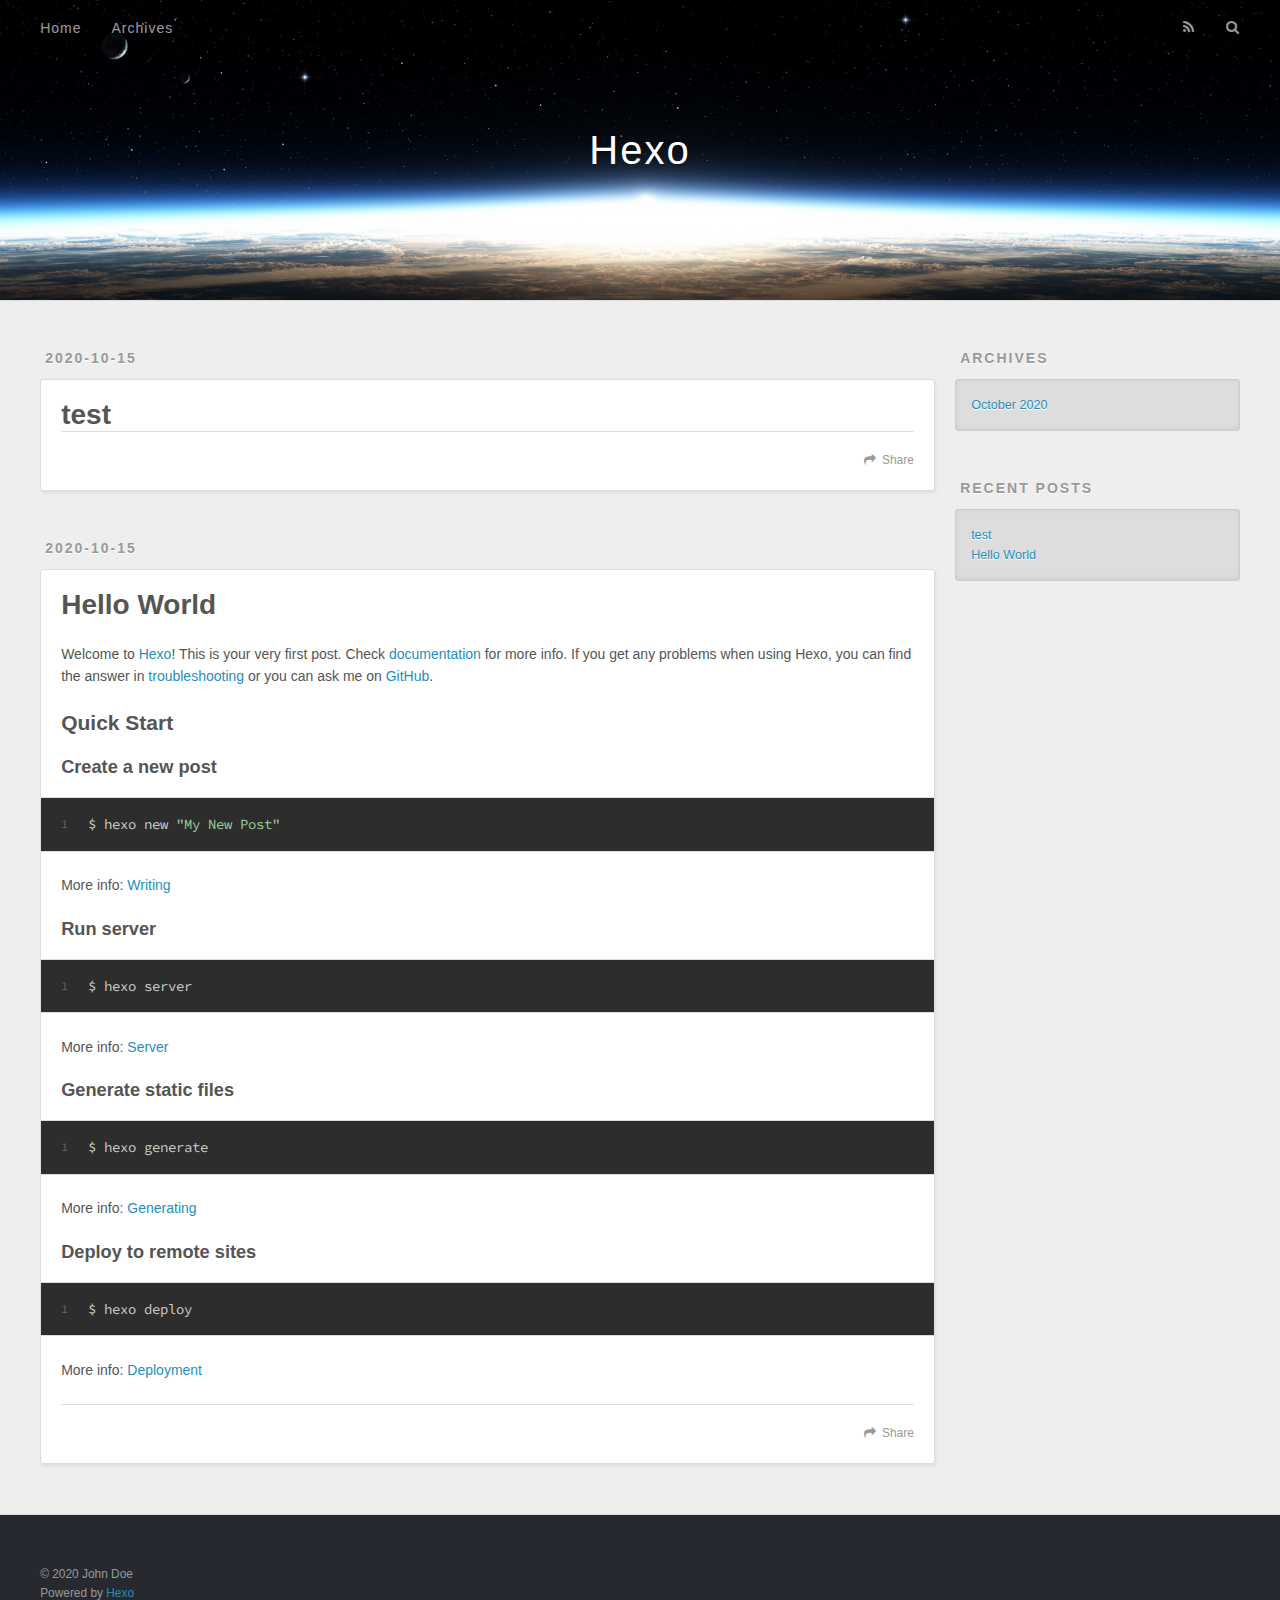
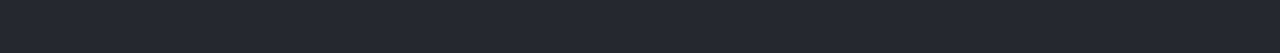
==== index.html @ f50fa756 "Site updated: 2020-10-15 15:42:54" ====
<!DOCTYPE html>
<html>
<head>
  <meta charset="utf-8">
  

  
  <title>Hexo</title>
  <meta name="viewport" content="width=device-width, initial-scale=1, maximum-scale=1">
  <meta property="og:type" content="website">
<meta property="og:title" content="Hexo">
<meta property="og:url" content="http://example.com/index.html">
<meta property="og:site_name" content="Hexo">
<meta property="og:locale" content="en_US">
<meta property="article:author" content="John Doe">
<meta name="twitter:card" content="summary">
  
    <link rel="alternate" href="/atom.xml" title="Hexo" type="application/atom+xml">
  
  
    <link rel="icon" href="/favicon.png">
  
  
    <link href="//fonts.googleapis.com/css?family=Source+Code+Pro" rel="stylesheet" type="text/css">
  
  
<link rel="stylesheet" href="/css/style.css">

<meta name="generator" content="Hexo 5.2.0"></head>

<body>
  <div id="container">
    <div id="wrap">
      <header id="header">
  <div id="banner"></div>
  <div id="header-outer" class="outer">
    <div id="header-title" class="inner">
      <h1 id="logo-wrap">
        <a href="/" id="logo">Hexo</a>
      </h1>
      
    </div>
    <div id="header-inner" class="inner">
      <nav id="main-nav">
        <a id="main-nav-toggle" class="nav-icon"></a>
        
          <a class="main-nav-link" href="/">Home</a>
        
          <a class="main-nav-link" href="/archives">Archives</a>
        
      </nav>
      <nav id="sub-nav">
        
          <a id="nav-rss-link" class="nav-icon" href="/atom.xml" title="RSS Feed"></a>
        
        <a id="nav-search-btn" class="nav-icon" title="Search"></a>
      </nav>
      <div id="search-form-wrap">
        <form action="//google.com/search" method="get" accept-charset="UTF-8" class="search-form"><input type="search" name="q" class="search-form-input" placeholder="Search"><button type="submit" class="search-form-submit">&#xF002;</button><input type="hidden" name="sitesearch" value="http://example.com"></form>
      </div>
    </div>
  </div>
</header>
      <div class="outer">
        <section id="main">
  
    <article id="post-test" class="article article-type-post" itemscope itemprop="blogPost">
  <div class="article-meta">
    <a href="/2020/10/15/test/" class="article-date">
  <time datetime="2020-10-15T07:31:25.000Z" itemprop="datePublished">2020-10-15</time>
</a>
    
  </div>
  <div class="article-inner">
    
    
      <header class="article-header">
        
  
    <h1 itemprop="name">
      <a class="article-title" href="/2020/10/15/test/">test</a>
    </h1>
  

      </header>
    
    <div class="article-entry" itemprop="articleBody">
      
        
      
    </div>
    <footer class="article-footer">
      <a data-url="http://example.com/2020/10/15/test/" data-id="ckgai9aka000090nw9vilbt08" class="article-share-link">Share</a>
      
      
    </footer>
  </div>
  
</article>


  
    <article id="post-hello-world" class="article article-type-post" itemscope itemprop="blogPost">
  <div class="article-meta">
    <a href="/2020/10/15/hello-world/" class="article-date">
  <time datetime="2020-10-15T07:27:01.727Z" itemprop="datePublished">2020-10-15</time>
</a>
    
  </div>
  <div class="article-inner">
    
    
      <header class="article-header">
        
  
    <h1 itemprop="name">
      <a class="article-title" href="/2020/10/15/hello-world/">Hello World</a>
    </h1>
  

      </header>
    
    <div class="article-entry" itemprop="articleBody">
      
        <p>Welcome to <a target="_blank" rel="noopener" href="https://hexo.io/">Hexo</a>! This is your very first post. Check <a target="_blank" rel="noopener" href="https://hexo.io/docs/">documentation</a> for more info. If you get any problems when using Hexo, you can find the answer in <a target="_blank" rel="noopener" href="https://hexo.io/docs/troubleshooting.html">troubleshooting</a> or you can ask me on <a target="_blank" rel="noopener" href="https://github.com/hexojs/hexo/issues">GitHub</a>.</p>
<h2 id="Quick-Start"><a href="#Quick-Start" class="headerlink" title="Quick Start"></a>Quick Start</h2><h3 id="Create-a-new-post"><a href="#Create-a-new-post" class="headerlink" title="Create a new post"></a>Create a new post</h3><figure class="highlight bash"><table><tr><td class="gutter"><pre><span class="line">1</span><br></pre></td><td class="code"><pre><span class="line">$ hexo new <span class="string">&quot;My New Post&quot;</span></span><br></pre></td></tr></table></figure>

<p>More info: <a target="_blank" rel="noopener" href="https://hexo.io/docs/writing.html">Writing</a></p>
<h3 id="Run-server"><a href="#Run-server" class="headerlink" title="Run server"></a>Run server</h3><figure class="highlight bash"><table><tr><td class="gutter"><pre><span class="line">1</span><br></pre></td><td class="code"><pre><span class="line">$ hexo server</span><br></pre></td></tr></table></figure>

<p>More info: <a target="_blank" rel="noopener" href="https://hexo.io/docs/server.html">Server</a></p>
<h3 id="Generate-static-files"><a href="#Generate-static-files" class="headerlink" title="Generate static files"></a>Generate static files</h3><figure class="highlight bash"><table><tr><td class="gutter"><pre><span class="line">1</span><br></pre></td><td class="code"><pre><span class="line">$ hexo generate</span><br></pre></td></tr></table></figure>

<p>More info: <a target="_blank" rel="noopener" href="https://hexo.io/docs/generating.html">Generating</a></p>
<h3 id="Deploy-to-remote-sites"><a href="#Deploy-to-remote-sites" class="headerlink" title="Deploy to remote sites"></a>Deploy to remote sites</h3><figure class="highlight bash"><table><tr><td class="gutter"><pre><span class="line">1</span><br></pre></td><td class="code"><pre><span class="line">$ hexo deploy</span><br></pre></td></tr></table></figure>

<p>More info: <a target="_blank" rel="noopener" href="https://hexo.io/docs/one-command-deployment.html">Deployment</a></p>

      
    </div>
    <footer class="article-footer">
      <a data-url="http://example.com/2020/10/15/hello-world/" data-id="ckgai9akw000190nw6ecd9qdo" class="article-share-link">Share</a>
      
      
    </footer>
  </div>
  
</article>


  


</section>
        
          <aside id="sidebar">
  
    

  
    

  
    
  
    
  <div class="widget-wrap">
    <h3 class="widget-title">Archives</h3>
    <div class="widget">
      <ul class="archive-list"><li class="archive-list-item"><a class="archive-list-link" href="/archives/2020/10/">October 2020</a></li></ul>
    </div>
  </div>


  
    
  <div class="widget-wrap">
    <h3 class="widget-title">Recent Posts</h3>
    <div class="widget">
      <ul>
        
          <li>
            <a href="/2020/10/15/test/">test</a>
          </li>
        
          <li>
            <a href="/2020/10/15/hello-world/">Hello World</a>
          </li>
        
      </ul>
    </div>
  </div>

  
</aside>
        
      </div>
      <footer id="footer">
  
  <div class="outer">
    <div id="footer-info" class="inner">
      &copy; 2020 John Doe<br>
      Powered by <a href="http://hexo.io/" target="_blank">Hexo</a>
    </div>
  </div>
</footer>
    </div>
    <nav id="mobile-nav">
  
    <a href="/" class="mobile-nav-link">Home</a>
  
    <a href="/archives" class="mobile-nav-link">Archives</a>
  
</nav>
    

<script src="//ajax.googleapis.com/ajax/libs/jquery/2.0.3/jquery.min.js"></script>


  
<link rel="stylesheet" href="/fancybox/jquery.fancybox.css">

  
<script src="/fancybox/jquery.fancybox.pack.js"></script>




<script src="/js/script.js"></script>




  </div>
</body>
</html>
---- css/style.css ----
body {
  width: 100%;
}
body:before,
body:after {
  content: "";
  display: table;
}
body:after {
  clear: both;
}
html,
body,
div,
span,
applet,
object,
iframe,
h1,
h2,
h3,
h4,
h5,
h6,
p,
blockquote,
pre,
a,
abbr,
acronym,
address,
big,
cite,
code,
del,
dfn,
em,
img,
ins,
kbd,
q,
s,
samp,
small,
strike,
strong,
sub,
sup,
tt,
var,
dl,
dt,
dd,
ol,
ul,
li,
fieldset,
form,
label,
legend,
table,
caption,
tbody,
tfoot,
thead,
tr,
th,
td {
  margin: 0;
  padding: 0;
  border: 0;
  outline: 0;
  font-weight: inherit;
  font-style: inherit;
  font-family: inherit;
  font-size: 100%;
  vertical-align: baseline;
}
body {
  line-height: 1;
  color: #000;
  background: #fff;
}
ol,
ul {
  list-style: none;
}
table {
  border-collapse: separate;
  border-spacing: 0;
  vertical-align: middle;
}
caption,
th,
td {
  text-align: left;
  font-weight: normal;
  vertical-align: middle;
}
a img {
  border: none;
}
input,
button {
  margin: 0;
  padding: 0;
}
input::-moz-focus-inner,
button::-moz-focus-inner {
  border: 0;
  padding: 0;
}
@font-face {
  font-family: FontAwesome;
  font-style: normal;
  font-weight: normal;
  src: url("fonts/fontawesome-webfont.eot?v=#4.0.3");
  src: url("fonts/fontawesome-webfont.eot?#iefix&v=#4.0.3") format("embedded-opentype"), url("fonts/fontawesome-webfont.woff?v=#4.0.3") format("woff"), url("fonts/fontawesome-webfont.ttf?v=#4.0.3") format("truetype"), url("fonts/fontawesome-webfont.svg#fontawesomeregular?v=#4.0.3") format("svg");
}
html,
body,
#container {
  height: 100%;
}
body {
  background: #eee;
  font: 14px -apple-system, BlinkMacSystemFont, "Segoe UI", "Roboto", "Oxygen", "Ubuntu", "Cantarell", "Fira Sans", "Droid Sans", "Helvetica Neue", sans-serif;
  -webkit-text-size-adjust: 100%;
}
.outer {
  max-width: 1220px;
  margin: 0 auto;
  padding: 0 20px;
}
.outer:before,
.outer:after {
  content: "";
  display: table;
}
.outer:after {
  clear: both;
}
.inner {
  display: inline;
  float: left;
  width: 98.33333333333333%;
  margin: 0 0.833333333333333%;
}
.left,
.alignleft {
  float: left;
}
.right,
.alignright {
  float: right;
}
.clear {
  clear: both;
}
#container {
  position: relative;
}
.mobile-nav-on {
  overflow: hidden;
}
#wrap {
  height: 100%;
  width: 100%;
  position: absolute;
  top: 0;
  left: 0;
  -webkit-transition: 0.2s ease-out;
  -moz-transition: 0.2s ease-out;
  -ms-transition: 0.2s ease-out;
  transition: 0.2s ease-out;
  z-index: 1;
  background: #eee;
}
.mobile-nav-on #wrap {
  left: 280px;
}
@media screen and (min-width: 768px) {
  #main {
    display: inline;
    float: left;
    width: 73.33333333333333%;
    margin: 0 0.833333333333333%;
  }
}
.article-date,
.article-category-link,
.archive-year,
.widget-title {
  text-decoration: none;
  text-transform: uppercase;
  letter-spacing: 2px;
  color: #999;
  margin-bottom: 1em;
  margin-left: 5px;
  line-height: 1em;
  text-shadow: 0 1px #fff;
  font-weight: bold;
}
.article-inner,
.archive-article-inner {
  background: #fff;
  -webkit-box-shadow: 1px 2px 3px #ddd;
  box-shadow: 1px 2px 3px #ddd;
  border: 1px solid #ddd;
  border-radius: 3px;
}
.article-entry h1,
.widget h1 {
  font-size: 2em;
}
.article-entry h2,
.widget h2 {
  font-size: 1.5em;
}
.article-entry h3,
.widget h3 {
  font-size: 1.3em;
}
.article-entry h4,
.widget h4 {
  font-size: 1.2em;
}
.article-entry h5,
.widget h5 {
  font-size: 1em;
}
.article-entry h6,
.widget h6 {
  font-size: 1em;
  color: #999;
}
.article-entry hr,
.widget hr {
  border: 1px dashed #ddd;
}
.article-entry strong,
.widget strong {
  font-weight: bold;
}
.article-entry em,
.widget em,
.article-entry cite,
.widget cite {
  font-style: italic;
}
.article-entry sup,
.widget sup,
.article-entry sub,
.widget sub {
  font-size: 0.75em;
  line-height: 0;
  position: relative;
  vertical-align: baseline;
}
.article-entry sup,
.widget sup {
  top: -0.5em;
}
.article-entry sub,
.widget sub {
  bottom: -0.2em;
}
.article-entry small,
.widget small {
  font-size: 0.85em;
}
.article-entry acronym,
.widget acronym,
.article-entry abbr,
.widget abbr {
  border-bottom: 1px dotted;
}
.article-entry ul,
.widget ul,
.article-entry ol,
.widget ol,
.article-entry dl,
.widget dl {
  margin: 0 20px;
  line-height: 1.6em;
}
.article-entry ul ul,
.widget ul ul,
.article-entry ol ul,
.widget ol ul,
.article-entry ul ol,
.widget ul ol,
.article-entry ol ol,
.widget ol ol {
  margin-top: 0;
  margin-bottom: 0;
}
.article-entry ul,
.widget ul {
  list-style: disc;
}
.article-entry ol,
.widget ol {
  list-style: decimal;
}
.article-entry dt,
.widget dt {
  font-weight: bold;
}
#header {
  height: 300px;
  position: relative;
  border-bottom: 1px solid #ddd;
}
#header:before,
#header:after {
  content: "";
  position: absolute;
  left: 0;
  right: 0;
  height: 40px;
}
#header:before {
  top: 0;
  background: -webkit-linear-gradient(rgba(0,0,0,0.2), transparent);
  background: -moz-linear-gradient(rgba(0,0,0,0.2), transparent);
  background: -ms-linear-gradient(rgba(0,0,0,0.2), transparent);
  background: linear-gradient(rgba(0,0,0,0.2), transparent);
}
#header:after {
  bottom: 0;
  background: -webkit-linear-gradient(transparent, rgba(0,0,0,0.2));
  background: -moz-linear-gradient(transparent, rgba(0,0,0,0.2));
  background: -ms-linear-gradient(transparent, rgba(0,0,0,0.2));
  background: linear-gradient(transparent, rgba(0,0,0,0.2));
}
#header-outer {
  height: 100%;
  position: relative;
}
#header-inner {
  position: relative;
  overflow: hidden;
}
#banner {
  position: absolute;
  top: 0;
  left: 0;
  width: 100%;
  height: 100%;
  background: url("images/banner.jpg") center #000;
  -webkit-background-size: cover;
  -moz-background-size: cover;
  background-size: cover;
  z-index: -1;
}
#header-title {
  text-align: center;
  height: 40px;
  position: absolute;
  top: 50%;
  left: 0;
  margin-top: -20px;
}
#logo,
#subtitle {
  text-decoration: none;
  color: #fff;
  font-weight: 300;
  text-shadow: 0 1px 4px rgba(0,0,0,0.3);
}
#logo {
  font-size: 40px;
  line-height: 40px;
  letter-spacing: 2px;
}
#subtitle {
  font-size: 16px;
  line-height: 16px;
  letter-spacing: 1px;
}
#subtitle-wrap {
  margin-top: 16px;
}
#main-nav {
  float: left;
  margin-left: -15px;
}
.nav-icon,
.main-nav-link {
  float: left;
  color: #fff;
  opacity: 0.6;
  text-decoration: none;
  text-shadow: 0 1px rgba(0,0,0,0.2);
  -webkit-transition: opacity 0.2s;
  -moz-transition: opacity 0.2s;
  -ms-transition: opacity 0.2s;
  transition: opacity 0.2s;
  display: block;
  padding: 20px 15px;
}
.nav-icon:hover,
.main-nav-link:hover {
  opacity: 1;
}
.nav-icon {
  font-family: FontAwesome;
  text-align: center;
  font-size: 14px;
  width: 14px;
  height: 14px;
  padding: 20px 15px;
  position: relative;
  cursor: pointer;
}
.main-nav-link {
  font-weight: 300;
  letter-spacing: 1px;
}
@media screen and (max-width: 479px) {
  .main-nav-link {
    display: none;
  }
}
#main-nav-toggle {
  display: none;
}
#main-nav-toggle:before {
  content: "\f0c9";
}
@media screen and (max-width: 479px) {
  #main-nav-toggle {
    display: block;
  }
}
#sub-nav {
  float: right;
  margin-right: -15px;
}
#nav-rss-link:before {
  content: "\f09e";
}
#nav-search-btn:before {
  content: "\f002";
}
#search-form-wrap {
  position: absolute;
  top: 15px;
  width: 150px;
  height: 30px;
  right: -150px;
  opacity: 0;
  -webkit-transition: 0.2s ease-out;
  -moz-transition: 0.2s ease-out;
  -ms-transition: 0.2s ease-out;
  transition: 0.2s ease-out;
}
#search-form-wrap.on {
  opacity: 1;
  right: 0;
}
@media screen and (max-width: 479px) {
  #search-form-wrap {
    width: 100%;
    right: -100%;
  }
}
.search-form {
  position: absolute;
  top: 0;
  left: 0;
  right: 0;
  background: #fff;
  padding: 5px 15px;
  border-radius: 15px;
  -webkit-box-shadow: 0 0 10px rgba(0,0,0,0.3);
  box-shadow: 0 0 10px rgba(0,0,0,0.3);
}
.search-form-input {
  border: none;
  background: none;
  color: #555;
  width: 100%;
  font: 13px -apple-system, BlinkMacSystemFont, "Segoe UI", "Roboto", "Oxygen", "Ubuntu", "Cantarell", "Fira Sans", "Droid Sans", "Helvetica Neue", sans-serif;
  outline: none;
}
.search-form-input::-webkit-search-results-decoration,
.search-form-input::-webkit-search-cancel-button {
  -webkit-appearance: none;
}
.search-form-submit {
  position: absolute;
  top: 50%;
  right: 10px;
  margin-top: -7px;
  font: 13px FontAwesome;
  border: none;
  background: none;
  color: #bbb;
  cursor: pointer;
}
.search-form-submit:hover,
.search-form-submit:focus {
  color: #777;
}
.article {
  margin: 50px 0;
}
.article-inner {
  overflow: hidden;
}
.article-meta:before,
.article-meta:after {
  content: "";
  display: table;
}
.article-meta:after {
  clear: both;
}
.article-date {
  float: left;
}
.article-category {
  float: left;
  line-height: 1em;
  color: #ccc;
  text-shadow: 0 1px #fff;
  margin-left: 8px;
}
.article-category:before {
  content: "\2022";
}
.article-category-link {
  margin: 0 12px 1em;
}
.article-header {
  padding: 20px 20px 0;
}
.article-title {
  text-decoration: none;
  font-size: 2em;
  font-weight: bold;
  color: #555;
  line-height: 1.1em;
  -webkit-transition: color 0.2s;
  -moz-transition: color 0.2s;
  -ms-transition: color 0.2s;
  transition: color 0.2s;
}
a.article-title:hover {
  color: #258fb8;
}
.article-entry {
  color: #555;
  padding: 0 20px;
}
.article-entry:before,
.article-entry:after {
  content: "";
  display: table;
}
.article-entry:after {
  clear: both;
}
.article-entry p,
.article-entry table {
  line-height: 1.6em;
  margin: 1.6em 0;
}
.article-entry h1,
.article-entry h2,
.article-entry h3,
.article-entry h4,
.article-entry h5,
.article-entry h6 {
  font-weight: bold;
}
.article-entry h1,
.article-entry h2,
.article-entry h3,
.article-entry h4,
.article-entry h5,
.article-entry h6 {
  line-height: 1.1em;
  margin: 1.1em 0;
}
.article-entry a {
  color: #258fb8;
  text-decoration: none;
}
.article-entry a:hover {
  text-decoration: underline;
}
.article-entry ul,
.article-entry ol,
.article-entry dl {
  margin-top: 1.6em;
  margin-bottom: 1.6em;
}
.article-entry img,
.article-entry video {
  max-width: 100%;
  height: auto;
  display: block;
  margin: auto;
}
.article-entry iframe {
  border: none;
}
.article-entry table {
  width: 100%;
  border-collapse: collapse;
  border-spacing: 0;
}
.article-entry th {
  font-weight: bold;
  border-bottom: 3px solid #ddd;
  padding-bottom: 0.5em;
}
.article-entry td {
  border-bottom: 1px solid #ddd;
  padding: 10px 0;
}
.article-entry blockquote {
  font-family: Georgia, "Times New Roman", serif;
  font-size: 1.4em;
  margin: 1.6em 20px;
  text-align: center;
}
.article-entry blockquote footer {
  font-size: 14px;
  margin: 1.6em 0;
  font-family: -apple-system, BlinkMacSystemFont, "Segoe UI", "Roboto", "Oxygen", "Ubuntu", "Cantarell", "Fira Sans", "Droid Sans", "Helvetica Neue", sans-serif;
}
.article-entry blockquote footer cite:before {
  content: "—";
  padding: 0 0.5em;
}
.article-entry .pullquote {
  text-align: left;
  width: 45%;
  margin: 0;
}
.article-entry .pullquote.left {
  margin-left: 0.5em;
  margin-right: 1em;
}
.article-entry .pullquote.right {
  margin-right: 0.5em;
  margin-left: 1em;
}
.article-entry .caption {
  color: #999;
  display: block;
  font-size: 0.9em;
  margin-top: 0.5em;
  position: relative;
  text-align: center;
}
.article-entry .video-container {
  position: relative;
  padding-top: 56.25%;
  height: 0;
  overflow: hidden;
}
.article-entry .video-container iframe,
.article-entry .video-container object,
.article-entry .video-container embed {
  position: absolute;
  top: 0;
  left: 0;
  width: 100%;
  height: 100%;
  margin-top: 0;
}
.article-more-link a {
  display: inline-block;
  line-height: 1em;
  padding: 6px 15px;
  border-radius: 15px;
  background: #eee;
  color: #999;
  text-shadow: 0 1px #fff;
  text-decoration: none;
}
.article-more-link a:hover {
  background: #258fb8;
  color: #fff;
  text-decoration: none;
  text-shadow: 0 1px #1e7293;
}
.article-footer {
  font-size: 0.85em;
  line-height: 1.6em;
  border-top: 1px solid #ddd;
  padding-top: 1.6em;
  margin: 0 20px 20px;
}
.article-footer:before,
.article-footer:after {
  content: "";
  display: table;
}
.article-footer:after {
  clear: both;
}
.article-footer a {
  color: #999;
  text-decoration: none;
}
.article-footer a:hover {
  color: #555;
}
.article-tag-list-item {
  float: left;
  margin-right: 10px;
}
.article-tag-list-link:before {
  content: "#";
}
.article-comment-link {
  float: right;
}
.article-comment-link:before {
  content: "\f075";
  font-family: FontAwesome;
  padding-right: 8px;
}
.article-share-link {
  cursor: pointer;
  float: right;
  margin-left: 20px;
}
.article-share-link:before {
  content: "\f064";
  font-family: FontAwesome;
  padding-right: 6px;
}
#article-nav {
  position: relative;
}
#article-nav:before,
#article-nav:after {
  content: "";
  display: table;
}
#article-nav:after {
  clear: both;
}
@media screen and (min-width: 768px) {
  #article-nav {
    margin: 50px 0;
  }
  #article-nav:before {
    width: 8px;
    height: 8px;
    position: absolute;
    top: 50%;
    left: 50%;
    margin-top: -4px;
    margin-left: -4px;
    content: "";
    border-radius: 50%;
    background: #ddd;
    -webkit-box-shadow: 0 1px 2px #fff;
    box-shadow: 0 1px 2px #fff;
  }
}
.article-nav-link-wrap {
  text-decoration: none;
  text-shadow: 0 1px #fff;
  color: #999;
  -webkit-box-sizing: border-box;
  -moz-box-sizing: border-box;
  box-sizing: border-box;
  margin-top: 50px;
  text-align: center;
  display: block;
}
.article-nav-link-wrap:hover {
  color: #555;
}
@media screen and (min-width: 768px) {
  .article-nav-link-wrap {
    width: 50%;
    margin-top: 0;
  }
}
@media screen and (min-width: 768px) {
  #article-nav-newer {
    float: left;
    text-align: right;
    padding-right: 20px;
  }
}
@media screen and (min-width: 768px) {
  #article-nav-older {
    float: right;
    text-align: left;
    padding-left: 20px;
  }
}
.article-nav-caption {
  text-transform: uppercase;
  letter-spacing: 2px;
  color: #ddd;
  line-height: 1em;
  font-weight: bold;
}
#article-nav-newer .article-nav-caption {
  margin-right: -2px;
}
.article-nav-title {
  font-size: 0.85em;
  line-height: 1.6em;
  margin-top: 0.5em;
}
.article-share-box {
  position: absolute;
  display: none;
  background: #fff;
  -webkit-box-shadow: 1px 2px 10px rgba(0,0,0,0.2);
  box-shadow: 1px 2px 10px rgba(0,0,0,0.2);
  border-radius: 3px;
  margin-left: -145px;
  overflow: hidden;
  z-index: 1;
}
.article-share-box.on {
  display: block;
}
.article-share-input {
  width: 100%;
  background: none;
  -webkit-box-sizing: border-box;
  -moz-box-sizing: border-box;
  box-sizing: border-box;
  font: 14px -apple-system, BlinkMacSystemFont, "Segoe UI", "Roboto", "Oxygen", "Ubuntu", "Cantarell", "Fira Sans", "Droid Sans", "Helvetica Neue", sans-serif;
  padding: 0 15px;
  color: #555;
  outline: none;
  border: 1px solid #ddd;
  border-radius: 3px 3px 0 0;
  height: 36px;
  line-height: 36px;
}
.article-share-links {
  background: #eee;
}
.article-share-links:before,
.article-share-links:after {
  content: "";
  display: table;
}
.article-share-links:after {
  clear: both;
}
.article-share-twitter,
.article-share-facebook,
.article-share-pinterest,
.article-share-google {
  width: 50px;
  height: 36px;
  display: block;
  float: left;
  position: relative;
  color: #999;
  text-shadow: 0 1px #fff;
}
.article-share-twitter:before,
.article-share-facebook:before,
.article-share-pinterest:before,
.article-share-google:before {
  font-size: 20px;
  font-family: FontAwesome;
  width: 20px;
  height: 20px;
  position: absolute;
  top: 50%;
  left: 50%;
  margin-top: -10px;
  margin-left: -10px;
  text-align: center;
}
.article-share-twitter:hover,
.article-share-facebook:hover,
.article-share-pinterest:hover,
.article-share-google:hover {
  color: #fff;
}
.article-share-twitter:before {
  content: "\f099";
}
.article-share-twitter:hover {
  background: #00aced;
  text-shadow: 0 1px #008abe;
}
.article-share-facebook:before {
  content: "\f09a";
}
.article-share-facebook:hover {
  background: #3b5998;
  text-shadow: 0 1px #2f477a;
}
.article-share-pinterest:before {
  content: "\f0d2";
}
.article-share-pinterest:hover {
  background: #cb2027;
  text-shadow: 0 1px #a21a1f;
}
.article-share-google:before {
  content: "\f0d5";
}
.article-share-google:hover {
  background: #dd4b39;
  text-shadow: 0 1px #be3221;
}
.article-gallery {
  background: #000;
  position: relative;
}
.article-gallery-photos {
  position: relative;
  overflow: hidden;
}
.article-gallery-img {
  display: none;
  max-width: 100%;
}
.article-gallery-img:first-child {
  display: block;
}
.article-gallery-img.loaded {
  position: absolute;
  display: block;
}
.article-gallery-img img {
  display: block;
  max-width: 100%;
  margin: 0 auto;
}
#comments {
  background: #fff;
  -webkit-box-shadow: 1px 2px 3px #ddd;
  box-shadow: 1px 2px 3px #ddd;
  padding: 20px;
  border: 1px solid #ddd;
  border-radius: 3px;
  margin: 50px 0;
}
#comments a {
  color: #258fb8;
}
.archives-wrap {
  margin: 50px 0;
}
.archives:before,
.archives:after {
  content: "";
  display: table;
}
.archives:after {
  clear: both;
}
.archive-year-wrap {
  margin-bottom: 1em;
}
.archives {
  -webkit-column-gap: 10px;
  -moz-column-gap: 10px;
  column-gap: 10px;
}
@media screen and (min-width: 480px) and (max-width: 767px) {
  .archives {
    -webkit-column-count: 2;
    -moz-column-count: 2;
    column-count: 2;
  }
}
@media screen and (min-width: 768px) {
  .archives {
    -webkit-column-count: 3;
    -moz-column-count: 3;
    column-count: 3;
  }
}
.archive-article {
  -webkit-column-break-inside: avoid;
  page-break-inside: avoid;
  overflow: hidden;
  break-inside: avoid-column;
}
.archive-article-inner {
  padding: 10px;
  margin-bottom: 15px;
}
.archive-article-title {
  text-decoration: none;
  font-weight: bold;
  color: #555;
  -webkit-transition: color 0.2s;
  -moz-transition: color 0.2s;
  -ms-transition: color 0.2s;
  transition: color 0.2s;
  line-height: 1.6em;
}
.archive-article-title:hover {
  color: #258fb8;
}
.archive-article-footer {
  margin-top: 1em;
}
.archive-article-date {
  color: #999;
  text-decoration: none;
  font-size: 0.85em;
  line-height: 1em;
  margin-bottom: 0.5em;
  display: block;
}
#page-nav {
  margin: 50px auto;
  background: #fff;
  -webkit-box-shadow: 1px 2px 3px #ddd;
  box-shadow: 1px 2px 3px #ddd;
  border: 1px solid #ddd;
  border-radius: 3px;
  text-align: center;
  color: #999;
  overflow: hidden;
}
#page-nav:before,
#page-nav:after {
  content: "";
  display: table;
}
#page-nav:after {
  clear: both;
}
#page-nav a,
#page-nav span {
  padding: 10px 20px;
  line-height: 1;
  height: 2ex;
}
#page-nav a {
  color: #999;
  text-decoration: none;
}
#page-nav a:hover {
  background: #999;
  color: #fff;
}
#page-nav .prev {
  float: left;
}
#page-nav .next {
  float: right;
}
#page-nav .page-number {
  display: inline-block;
}
@media screen and (max-width: 479px) {
  #page-nav .page-number {
    display: none;
  }
}
#page-nav .current {
  color: #555;
  font-weight: bold;
}
#page-nav .space {
  color: #ddd;
}
#footer {
  background: #262a30;
  padding: 50px 0;
  border-top: 1px solid #ddd;
  color: #999;
}
#footer a {
  color: #258fb8;
  text-decoration: none;
}
#footer a:hover {
  text-decoration: underline;
}
#footer-info {
  line-height: 1.6em;
  font-size: 0.85em;
}
.article-entry pre,
.article-entry .highlight {
  background: #2d2d2d;
  margin: 0 -20px;
  padding: 15px 20px;
  border-style: solid;
  border-color: #ddd;
  border-width: 1px 0;
  overflow: auto;
  color: #ccc;
  line-height: 22.400000000000002px;
}
.article-entry .highlight .gutter pre,
.article-entry .gist .gist-file .gist-data .line-numbers {
  color: #666;
  font-size: 0.85em;
}
.article-entry pre,
.article-entry code {
  font-family: "Source Code Pro", Consolas, Monaco, Menlo, Consolas, monospace;
}
.article-entry code {
  background: #eee;
  text-shadow: 0 1px #fff;
  padding: 0 0.3em;
}
.article-entry pre code {
  background: none;
  text-shadow: none;
  padding: 0;
}
.article-entry .highlight pre {
  border: none;
  margin: 0;
  padding: 0;
}
.article-entry .highlight table {
  margin: 0;
  width: auto;
}
.article-entry .highlight td {
  border: none;
  padding: 0;
}
.article-entry .highlight figcaption {
  font-size: 0.85em;
  color: #999;
  line-height: 1em;
  margin-bottom: 1em;
}
.article-entry .highlight figcaption:before,
.article-entry .highlight figcaption:after {
  content: "";
  display: table;
}
.article-entry .highlight figcaption:after {
  clear: both;
}
.article-entry .highlight figcaption a {
  float: right;
}
.article-entry .highlight .gutter pre {
  text-align: right;
  padding-right: 20px;
}
.article-entry .highlight .line {
  height: 22.400000000000002px;
}
.article-entry .highlight .line.marked {
  background: #515151;
}
.article-entry .gist {
  margin: 0 -20px;
  border-style: solid;
  border-color: #ddd;
  border-width: 1px 0;
  background: #2d2d2d;
  padding: 15px 20px 15px 0;
}
.article-entry .gist .gist-file {
  border: none;
  font-family: "Source Code Pro", Consolas, Monaco, Menlo, Consolas, monospace;
  margin: 0;
}
.article-entry .gist .gist-file .gist-data {
  background: none;
  border: none;
}
.article-entry .gist .gist-file .gist-data .line-numbers {
  background: none;
  border: none;
  padding: 0 20px 0 0;
}
.article-entry .gist .gist-file .gist-data .line-data {
  padding: 0 !important;
}
.article-entry .gist .gist-file .highlight {
  margin: 0;
  padding: 0;
  border: none;
}
.article-entry .gist .gist-file .gist-meta {
  background: #2d2d2d;
  color: #999;
  font: 0.85em -apple-system, BlinkMacSystemFont, "Segoe UI", "Roboto", "Oxygen", "Ubuntu", "Cantarell", "Fira Sans", "Droid Sans", "Helvetica Neue", sans-serif;
  text-shadow: 0 0;
  padding: 0;
  margin-top: 1em;
  margin-left: 20px;
}
.article-entry .gist .gist-file .gist-meta a {
  color: #258fb8;
  font-weight: normal;
}
.article-entry .gist .gist-file .gist-meta a:hover {
  text-decoration: underline;
}
pre .comment,
pre .title {
  color: #999;
}
pre .variable,
pre .attribute,
pre .tag,
pre .regexp,
pre .ruby .constant,
pre .xml .tag .title,
pre .xml .pi,
pre .xml .doctype,
pre .html .doctype,
pre .css .id,
pre .css .class,
pre .css .pseudo {
  color: #f2777a;
}
pre .number,
pre .preprocessor,
pre .built_in,
pre .literal,
pre .params,
pre .constant {
  color: #f99157;
}
pre .class,
pre .ruby .class .title,
pre .css .rules .attribute {
  color: #9c9;
}
pre .string,
pre .value,
pre .inheritance,
pre .header,
pre .ruby .symbol,
pre .xml .cdata {
  color: #9c9;
}
pre .css .hexcolor {
  color: #6cc;
}
pre .function,
pre .python .decorator,
pre .python .title,
pre .ruby .function .title,
pre .ruby .title .keyword,
pre .perl .sub,
pre .javascript .title,
pre .coffeescript .title {
  color: #69c;
}
pre .keyword,
pre .javascript .function {
  color: #c9c;
}
@media screen and (max-width: 479px) {
  #mobile-nav {
    position: absolute;
    top: 0;
    left: 0;
    width: 280px;
    height: 100%;
    background: #191919;
    border-right: 1px solid #fff;
  }
}
@media screen and (max-width: 479px) {
  .mobile-nav-link {
    display: block;
    color: #999;
    text-decoration: none;
    padding: 15px 20px;
    font-weight: bold;
  }
  .mobile-nav-link:hover {
    color: #fff;
  }
}
@media screen and (min-width: 768px) {
  #sidebar {
    display: inline;
    float: left;
    width: 23.333333333333332%;
    margin: 0 0.833333333333333%;
  }
}
.widget-wrap {
  margin: 50px 0;
}
.widget {
  color: #777;
  text-shadow: 0 1px #fff;
  background: #ddd;
  -webkit-box-shadow: 0 -1px 4px #ccc inset;
  box-shadow: 0 -1px 4px #ccc inset;
  border: 1px solid #ccc;
  padding: 15px;
  border-radius: 3px;
}
.widget a {
  color: #258fb8;
  text-decoration: none;
}
.widget a:hover {
  text-decoration: underline;
}
.widget ul ul,
.widget ol ul,
.widget dl ul,
.widget ul ol,
.widget ol ol,
.widget dl ol,
.widget ul dl,
.widget ol dl,
.widget dl dl {
  margin-left: 15px;
  list-style: disc;
}
.widget {
  line-height: 1.6em;
  word-wrap: break-word;
  font-size: 0.9em;
}
.widget ul,
.widget ol {
  list-style: none;
  margin: 0;
}
.widget ul ul,
.widget ol ul,
.widget ul ol,
.widget ol ol {
  margin: 0 20px;
}
.widget ul ul,
.widget ol ul {
  list-style: disc;
}
.widget ul ol,
.widget ol ol {
  list-style: decimal;
}
.category-list-count,
.tag-list-count,
.archive-list-count {
  padding-left: 5px;
  color: #999;
  font-size: 0.85em;
}
.category-list-count:before,
.tag-list-count:before,
.archive-list-count:before {
  content: "(";
}
.category-list-count:after,
.tag-list-count:after,
.archive-list-count:after {
  content: ")";
}
.tagcloud a {
  margin-right: 5px;
  display: inline-block;
}
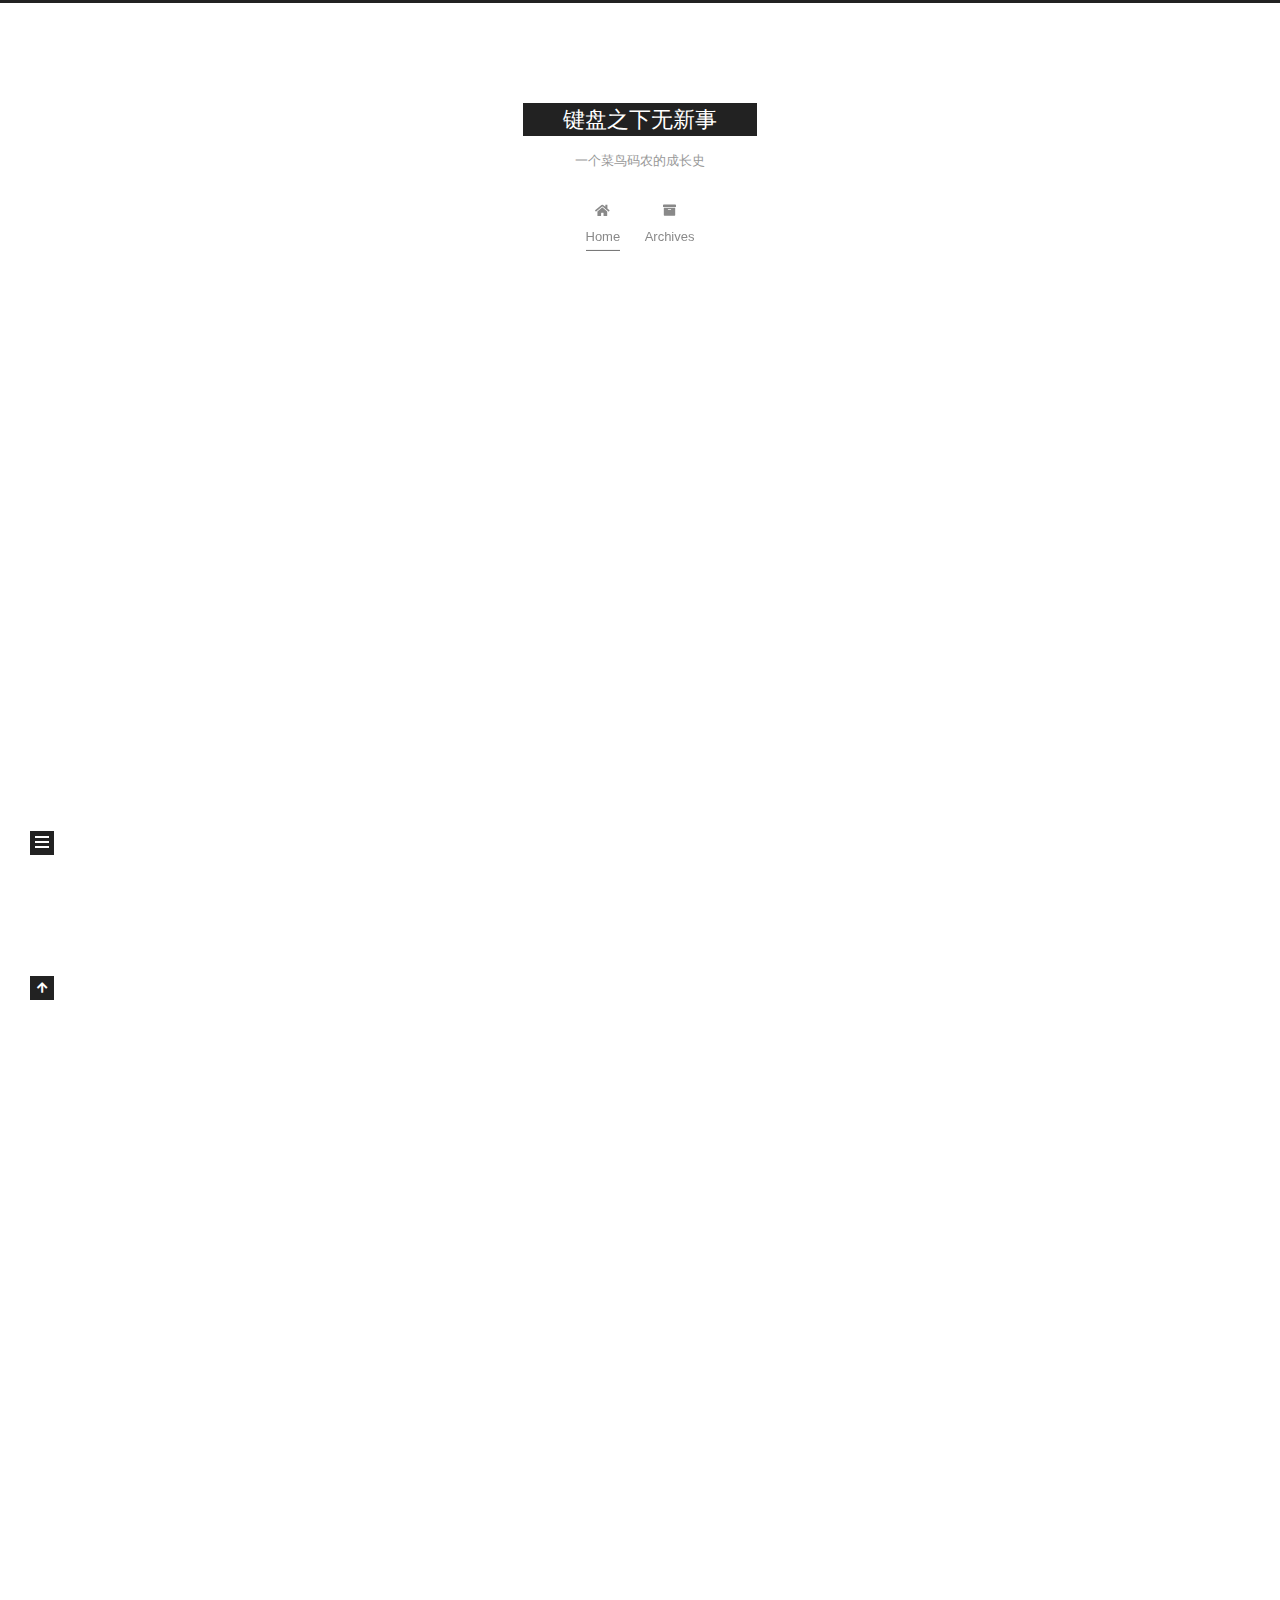
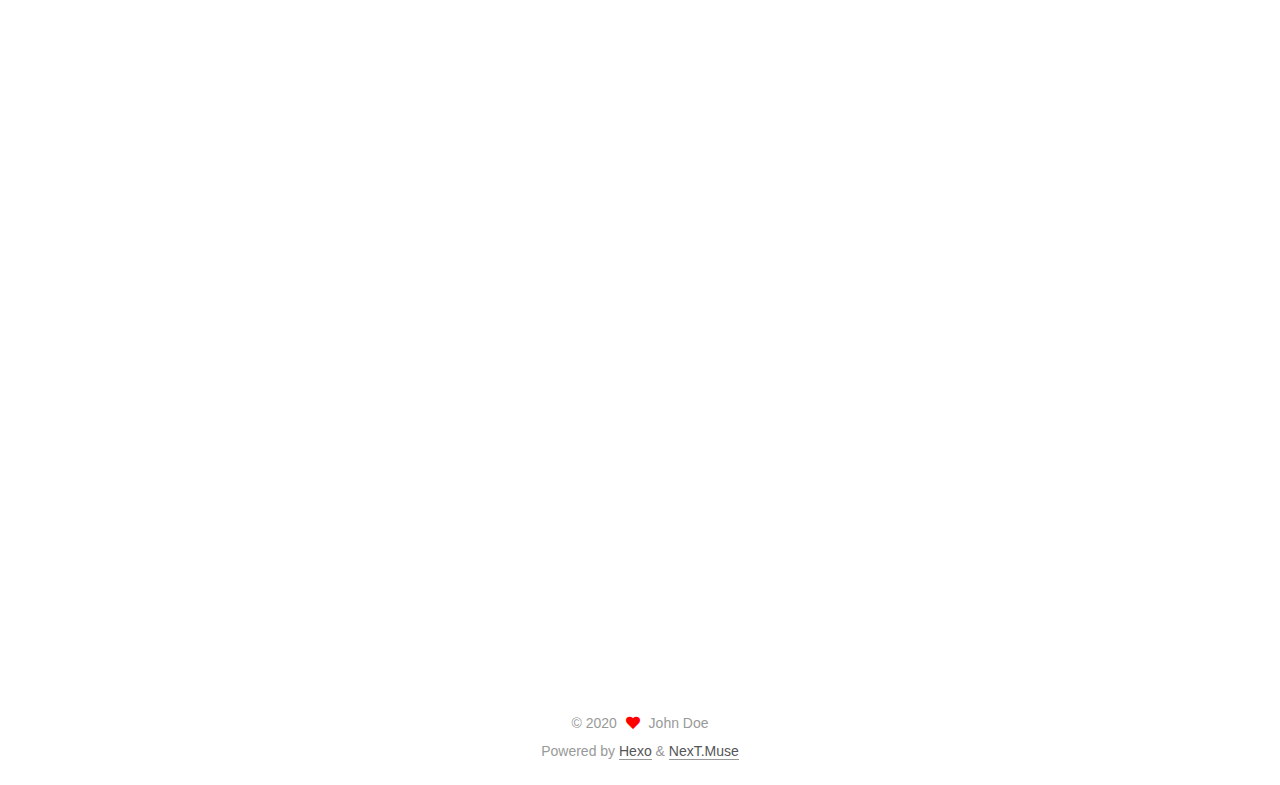
==== commit b6a30cd3: "Site updated: 2020-10-15 16:14:39" ====
--- a/index.html
+++ b/index.html
@@ -1,128 +1,324 @@
 <!DOCTYPE html>
-<html>
+<html lang="en">
 <head>
-  <meta charset="utf-8">
-  
-
-  
-  <title>Hexo</title>
-  <meta name="viewport" content="width=device-width, initial-scale=1, maximum-scale=1">
+  <meta charset="UTF-8">
+<meta name="viewport" content="width=device-width, initial-scale=1, maximum-scale=2">
+<meta name="theme-color" content="#222">
+<meta name="generator" content="Hexo 5.2.0">
+  <link rel="apple-touch-icon" sizes="180x180" href="/images/apple-touch-icon-next.png">
+  <link rel="icon" type="image/png" sizes="32x32" href="/images/favicon-32x32-next.png">
+  <link rel="icon" type="image/png" sizes="16x16" href="/images/favicon-16x16-next.png">
+  <link rel="mask-icon" href="/images/logo.svg" color="#222">
+
+<link rel="stylesheet" href="/css/main.css">
+
+
+<link rel="stylesheet" href="/lib/font-awesome/css/all.min.css">
+
+<script id="hexo-configurations">
+    var NexT = window.NexT || {};
+    var CONFIG = {"hostname":"example.com","root":"/","scheme":"Muse","version":"7.8.0","exturl":false,"sidebar":{"position":"left","display":"post","padding":18,"offset":12,"onmobile":false},"copycode":{"enable":false,"show_result":false,"style":null},"back2top":{"enable":true,"sidebar":false,"scrollpercent":false},"bookmark":{"enable":false,"color":"#222","save":"auto"},"fancybox":false,"mediumzoom":false,"lazyload":false,"pangu":false,"comments":{"style":"tabs","active":null,"storage":true,"lazyload":false,"nav":null},"algolia":{"hits":{"per_page":10},"labels":{"input_placeholder":"Search for Posts","hits_empty":"We didn't find any results for the search: ${query}","hits_stats":"${hits} results found in ${time} ms"}},"localsearch":{"enable":false,"trigger":"auto","top_n_per_article":1,"unescape":false,"preload":false},"motion":{"enable":true,"async":false,"transition":{"post_block":"fadeIn","post_header":"slideDownIn","post_body":"slideDownIn","coll_header":"slideLeftIn","sidebar":"slideUpIn"}}};
+  </script>
+
   <meta property="og:type" content="website">
-<meta property="og:title" content="Hexo">
+<meta property="og:title" content="键盘之下无新事">
 <meta property="og:url" content="http://example.com/index.html">
-<meta property="og:site_name" content="Hexo">
+<meta property="og:site_name" content="键盘之下无新事">
 <meta property="og:locale" content="en_US">
 <meta property="article:author" content="John Doe">
 <meta name="twitter:card" content="summary">
-  
-    <link rel="alternate" href="/atom.xml" title="Hexo" type="application/atom+xml">
-  
-  
-    <link rel="icon" href="/favicon.png">
-  
-  
-    <link href="//fonts.googleapis.com/css?family=Source+Code+Pro" rel="stylesheet" type="text/css">
-  
-  
-<link rel="stylesheet" href="/css/style.css">
-
-<meta name="generator" content="Hexo 5.2.0"></head>
-
-<body>
-  <div id="container">
-    <div id="wrap">
-      <header id="header">
-  <div id="banner"></div>
-  <div id="header-outer" class="outer">
-    <div id="header-title" class="inner">
-      <h1 id="logo-wrap">
-        <a href="/" id="logo">Hexo</a>
-      </h1>
-      
+
+<link rel="canonical" href="http://example.com/">
+
+
+<script id="page-configurations">
+  // https://hexo.io/docs/variables.html
+  CONFIG.page = {
+    sidebar: "",
+    isHome : true,
+    isPost : false,
+    lang   : 'en'
+  };
+</script>
+
+  <title>键盘之下无新事</title>
+  
+
+
+
+
+
+
+  <noscript>
+  <style>
+  .use-motion .brand,
+  .use-motion .menu-item,
+  .sidebar-inner,
+  .use-motion .post-block,
+  .use-motion .pagination,
+  .use-motion .comments,
+  .use-motion .post-header,
+  .use-motion .post-body,
+  .use-motion .collection-header { opacity: initial; }
+
+  .use-motion .site-title,
+  .use-motion .site-subtitle {
+    opacity: initial;
+    top: initial;
+  }
+
+  .use-motion .logo-line-before i { left: initial; }
+  .use-motion .logo-line-after i { right: initial; }
+  </style>
+</noscript>
+
+</head>
+
+<body itemscope itemtype="http://schema.org/WebPage">
+  <div class="container use-motion">
+    <div class="headband"></div>
+
+    <header class="header" itemscope itemtype="http://schema.org/WPHeader">
+      <div class="header-inner"><div class="site-brand-container">
+  <div class="site-nav-toggle">
+    <div class="toggle" aria-label="Toggle navigation bar">
+      <span class="toggle-line toggle-line-first"></span>
+      <span class="toggle-line toggle-line-middle"></span>
+      <span class="toggle-line toggle-line-last"></span>
     </div>
-    <div id="header-inner" class="inner">
-      <nav id="main-nav">
-        <a id="main-nav-toggle" class="nav-icon"></a>
+  </div>
+
+  <div class="site-meta">
+
+    <a href="/" class="brand" rel="start">
+      <span class="logo-line-before"><i></i></span>
+      <h1 class="site-title">键盘之下无新事</h1>
+      <span class="logo-line-after"><i></i></span>
+    </a>
+      <p class="site-subtitle" itemprop="description">一个菜鸟码农的成长史</p>
+  </div>
+
+  <div class="site-nav-right">
+    <div class="toggle popup-trigger">
+    </div>
+  </div>
+</div>
+
+
+
+
+<nav class="site-nav">
+  <ul id="menu" class="main-menu menu">
+        <li class="menu-item menu-item-home">
+
+    <a href="/" rel="section"><i class="fa fa-home fa-fw"></i>Home</a>
+
+  </li>
+        <li class="menu-item menu-item-archives">
+
+    <a href="/archives/" rel="section"><i class="fa fa-archive fa-fw"></i>Archives</a>
+
+  </li>
+  </ul>
+</nav>
+
+
+
+
+</div>
+    </header>
+
+    
+  <div class="back-to-top">
+    <i class="fa fa-arrow-up"></i>
+    <span>0%</span>
+  </div>
+
+
+    <main class="main">
+      <div class="main-inner">
+        <div class="content-wrap">
+          
+
+          <div class="content index posts-expand">
+            
+      
+  
+  
+  <article itemscope itemtype="http://schema.org/Article" class="post-block" lang="en">
+    <link itemprop="mainEntityOfPage" href="http://example.com/2020/10/15/test/">
+
+    <span hidden itemprop="author" itemscope itemtype="http://schema.org/Person">
+      <meta itemprop="image" content="/images/avatar.gif">
+      <meta itemprop="name" content="John Doe">
+      <meta itemprop="description" content="">
+    </span>
+
+    <span hidden itemprop="publisher" itemscope itemtype="http://schema.org/Organization">
+      <meta itemprop="name" content="键盘之下无新事">
+    </span>
+      <header class="post-header">
+        <h2 class="post-title" itemprop="name headline">
+          
+            <a href="/2020/10/15/test/" class="post-title-link" itemprop="url">test</a>
+        </h2>
+
+        <div class="post-meta">
+            <span class="post-meta-item">
+              <span class="post-meta-item-icon">
+                <i class="far fa-calendar"></i>
+              </span>
+              <span class="post-meta-item-text">Posted on</span>
+              
+
+              <time title="Created: 2020-10-15 15:31:25 / Modified: 16:09:09" itemprop="dateCreated datePublished" datetime="2020-10-15T15:31:25+08:00">2020-10-15</time>
+            </span>
+
+          
+
+        </div>
+      </header>
+
+    
+    
+    
+    <div class="post-body" itemprop="articleBody">
+
+      
+          <p>这是显示在首页的概述，正文内容均会被隐藏。</p>
+          <!--noindex-->
+            <div class="post-button">
+              <a class="btn" href="/2020/10/15/test/">
+                Read more &raquo;
+              </a>
+            </div>
+          <!--/noindex-->
         
-          <a class="main-nav-link" href="/">Home</a>
+      
+    </div>
+
+    
+    
+    
+      <footer class="post-footer">
+        <div class="post-eof"></div>
+      </footer>
+  </article>
+  
+  
+  
+
+      
+  
+  
+  <article itemscope itemtype="http://schema.org/Article" class="post-block" lang="en">
+    <link itemprop="mainEntityOfPage" href="http://example.com/2020/10/15/Retrofit2%E7%9A%84%E7%AE%80%E5%8D%95%E4%BD%BF%E7%94%A8%E4%B8%8E%E5%88%86%E6%9E%90/">
+
+    <span hidden itemprop="author" itemscope itemtype="http://schema.org/Person">
+      <meta itemprop="image" content="/images/avatar.gif">
+      <meta itemprop="name" content="John Doe">
+      <meta itemprop="description" content="">
+    </span>
+
+    <span hidden itemprop="publisher" itemscope itemtype="http://schema.org/Organization">
+      <meta itemprop="name" content="键盘之下无新事">
+    </span>
+      <header class="post-header">
+        <h2 class="post-title" itemprop="name headline">
+          
+            <a href="/2020/10/15/Retrofit2%E7%9A%84%E7%AE%80%E5%8D%95%E4%BD%BF%E7%94%A8%E4%B8%8E%E5%88%86%E6%9E%90/" class="post-title-link" itemprop="url">Retrofit2的简单使用与分析</a>
+        </h2>
+
+        <div class="post-meta">
+            <span class="post-meta-item">
+              <span class="post-meta-item-icon">
+                <i class="far fa-calendar"></i>
+              </span>
+              <span class="post-meta-item-text">Posted on</span>
+              
+
+              <time title="Created: 2020-10-15 15:31:25 / Modified: 16:13:06" itemprop="dateCreated datePublished" datetime="2020-10-15T15:31:25+08:00">2020-10-15</time>
+            </span>
+
+          
+
+        </div>
+      </header>
+
+    
+    
+    
+    <div class="post-body" itemprop="articleBody">
+
+      
+          <blockquote>
+<p>Retrofit2出自大名鼎鼎的Square公司,使我们以Java接口及注解的形式来完成Http请求,其简洁明了结构清晰的写法,让人爱不释手。之前也有过使用Retrofit2，当时也是只处于会用的形式，很多地方只是一知半解，今天呢，再来回顾一下，探究一下具体的使用与原理。</p>
+</blockquote>
+          <!--noindex-->
+            <div class="post-button">
+              <a class="btn" href="/2020/10/15/Retrofit2%E7%9A%84%E7%AE%80%E5%8D%95%E4%BD%BF%E7%94%A8%E4%B8%8E%E5%88%86%E6%9E%90/#more" rel="contents">
+                Read more &raquo;
+              </a>
+            </div>
+          <!--/noindex-->
         
-          <a class="main-nav-link" href="/archives">Archives</a>
-        
-      </nav>
-      <nav id="sub-nav">
-        
-          <a id="nav-rss-link" class="nav-icon" href="/atom.xml" title="RSS Feed"></a>
-        
-        <a id="nav-search-btn" class="nav-icon" title="Search"></a>
-      </nav>
-      <div id="search-form-wrap">
-        <form action="//google.com/search" method="get" accept-charset="UTF-8" class="search-form"><input type="search" name="q" class="search-form-input" placeholder="Search"><button type="submit" class="search-form-submit">&#xF002;</button><input type="hidden" name="sitesearch" value="http://example.com"></form>
-      </div>
+      
     </div>
-  </div>
-</header>
-      <div class="outer">
-        <section id="main">
-  
-    <article id="post-test" class="article article-type-post" itemscope itemprop="blogPost">
-  <div class="article-meta">
-    <a href="/2020/10/15/test/" class="article-date">
-  <time datetime="2020-10-15T07:31:25.000Z" itemprop="datePublished">2020-10-15</time>
-</a>
-    
-  </div>
-  <div class="article-inner">
-    
-    
-      <header class="article-header">
-        
-  
-    <h1 itemprop="name">
-      <a class="article-title" href="/2020/10/15/test/">test</a>
-    </h1>
-  
-
+
+    
+    
+    
+      <footer class="post-footer">
+        <div class="post-eof"></div>
+      </footer>
+  </article>
+  
+  
+  
+
+      
+  
+  
+  <article itemscope itemtype="http://schema.org/Article" class="post-block" lang="en">
+    <link itemprop="mainEntityOfPage" href="http://example.com/2020/10/15/hello-world/">
+
+    <span hidden itemprop="author" itemscope itemtype="http://schema.org/Person">
+      <meta itemprop="image" content="/images/avatar.gif">
+      <meta itemprop="name" content="John Doe">
+      <meta itemprop="description" content="">
+    </span>
+
+    <span hidden itemprop="publisher" itemscope itemtype="http://schema.org/Organization">
+      <meta itemprop="name" content="键盘之下无新事">
+    </span>
+      <header class="post-header">
+        <h2 class="post-title" itemprop="name headline">
+          
+            <a href="/2020/10/15/hello-world/" class="post-title-link" itemprop="url">Hello World</a>
+        </h2>
+
+        <div class="post-meta">
+            <span class="post-meta-item">
+              <span class="post-meta-item-icon">
+                <i class="far fa-calendar"></i>
+              </span>
+              <span class="post-meta-item-text">Posted on</span>
+
+              <time title="Created: 2020-10-15 15:27:01" itemprop="dateCreated datePublished" datetime="2020-10-15T15:27:01+08:00">2020-10-15</time>
+            </span>
+
+          
+
+        </div>
       </header>
-    
-    <div class="article-entry" itemprop="articleBody">
-      
-        
-      
-    </div>
-    <footer class="article-footer">
-      <a data-url="http://example.com/2020/10/15/test/" data-id="ckgai9aka000090nw9vilbt08" class="article-share-link">Share</a>
-      
-      
-    </footer>
-  </div>
-  
-</article>
-
-
-  
-    <article id="post-hello-world" class="article article-type-post" itemscope itemprop="blogPost">
-  <div class="article-meta">
-    <a href="/2020/10/15/hello-world/" class="article-date">
-  <time datetime="2020-10-15T07:27:01.727Z" itemprop="datePublished">2020-10-15</time>
-</a>
-    
-  </div>
-  <div class="article-inner">
-    
-    
-      <header class="article-header">
-        
-  
-    <h1 itemprop="name">
-      <a class="article-title" href="/2020/10/15/hello-world/">Hello World</a>
-    </h1>
-  
-
-      </header>
-    
-    <div class="article-entry" itemprop="articleBody">
-      
-        <p>Welcome to <a target="_blank" rel="noopener" href="https://hexo.io/">Hexo</a>! This is your very first post. Check <a target="_blank" rel="noopener" href="https://hexo.io/docs/">documentation</a> for more info. If you get any problems when using Hexo, you can find the answer in <a target="_blank" rel="noopener" href="https://hexo.io/docs/troubleshooting.html">troubleshooting</a> or you can ask me on <a target="_blank" rel="noopener" href="https://github.com/hexojs/hexo/issues">GitHub</a>.</p>
+
+    
+    
+    
+    <div class="post-body" itemprop="articleBody">
+
+      
+          <p>Welcome to <a target="_blank" rel="noopener" href="https://hexo.io/">Hexo</a>! This is your very first post. Check <a target="_blank" rel="noopener" href="https://hexo.io/docs/">documentation</a> for more info. If you get any problems when using Hexo, you can find the answer in <a target="_blank" rel="noopener" href="https://hexo.io/docs/troubleshooting.html">troubleshooting</a> or you can ask me on <a target="_blank" rel="noopener" href="https://github.com/hexojs/hexo/issues">GitHub</a>.</p>
 <h2 id="Quick-Start"><a href="#Quick-Start" class="headerlink" title="Quick Start"></a>Quick Start</h2><h3 id="Create-a-new-post"><a href="#Create-a-new-post" class="headerlink" title="Create a new post"></a>Create a new post</h3><figure class="highlight bash"><table><tr><td class="gutter"><pre><span class="line">1</span><br></pre></td><td class="code"><pre><span class="line">$ hexo new <span class="string">&quot;My New Post&quot;</span></span><br></pre></td></tr></table></figure>
 
 <p>More info: <a target="_blank" rel="noopener" href="https://hexo.io/docs/writing.html">Writing</a></p>
@@ -138,99 +334,176 @@
 
       
     </div>
-    <footer class="article-footer">
-      <a data-url="http://example.com/2020/10/15/hello-world/" data-id="ckgai9akw000190nw6ecd9qdo" class="article-share-link">Share</a>
-      
-      
+
+    
+    
+    
+      <footer class="post-footer">
+        <div class="post-eof"></div>
+      </footer>
+  </article>
+  
+  
+  
+
+
+  
+
+
+
+          </div>
+          
+
+<script>
+  window.addEventListener('tabs:register', () => {
+    let { activeClass } = CONFIG.comments;
+    if (CONFIG.comments.storage) {
+      activeClass = localStorage.getItem('comments_active') || activeClass;
+    }
+    if (activeClass) {
+      let activeTab = document.querySelector(`a[href="#comment-${activeClass}"]`);
+      if (activeTab) {
+        activeTab.click();
+      }
+    }
+  });
+  if (CONFIG.comments.storage) {
+    window.addEventListener('tabs:click', event => {
+      if (!event.target.matches('.tabs-comment .tab-content .tab-pane')) return;
+      let commentClass = event.target.classList[1];
+      localStorage.setItem('comments_active', commentClass);
+    });
+  }
+</script>
+
+        </div>
+          
+  
+  <div class="toggle sidebar-toggle">
+    <span class="toggle-line toggle-line-first"></span>
+    <span class="toggle-line toggle-line-middle"></span>
+    <span class="toggle-line toggle-line-last"></span>
+  </div>
+
+  <aside class="sidebar">
+    <div class="sidebar-inner">
+
+      <ul class="sidebar-nav motion-element">
+        <li class="sidebar-nav-toc">
+          Table of Contents
+        </li>
+        <li class="sidebar-nav-overview">
+          Overview
+        </li>
+      </ul>
+
+      <!--noindex-->
+      <div class="post-toc-wrap sidebar-panel">
+      </div>
+      <!--/noindex-->
+
+      <div class="site-overview-wrap sidebar-panel">
+        <div class="site-author motion-element" itemprop="author" itemscope itemtype="http://schema.org/Person">
+  <p class="site-author-name" itemprop="name">John Doe</p>
+  <div class="site-description" itemprop="description"></div>
+</div>
+<div class="site-state-wrap motion-element">
+  <nav class="site-state">
+      <div class="site-state-item site-state-posts">
+          <a href="/archives/">
+        
+          <span class="site-state-item-count">3</span>
+          <span class="site-state-item-name">posts</span>
+        </a>
+      </div>
+      <div class="site-state-item site-state-tags">
+            <a href="/tags/">
+        <span class="site-state-item-count">3</span>
+        <span class="site-state-item-name">tags</span></a>
+      </div>
+  </nav>
+</div>
+
+
+
+      </div>
+
+    </div>
+  </aside>
+  <div id="sidebar-dimmer"></div>
+
+
+      </div>
+    </main>
+
+    <footer class="footer">
+      <div class="footer-inner">
+        
+
+        
+
+<div class="copyright">
+  
+  &copy; 
+  <span itemprop="copyrightYear">2020</span>
+  <span class="with-love">
+    <i class="fa fa-heart"></i>
+  </span>
+  <span class="author" itemprop="copyrightHolder">John Doe</span>
+</div>
+  <div class="powered-by">Powered by <a href="https://hexo.io/" class="theme-link" rel="noopener" target="_blank">Hexo</a> & <a href="https://muse.theme-next.org/" class="theme-link" rel="noopener" target="_blank">NexT.Muse</a>
+  </div>
+
+        
+
+
+
+
+
+
+
+
+      </div>
     </footer>
   </div>
-  
-</article>
-
-
-  
-
-
-</section>
-        
-          <aside id="sidebar">
-  
-    
-
-  
-    
-
-  
-    
-  
-    
-  <div class="widget-wrap">
-    <h3 class="widget-title">Archives</h3>
-    <div class="widget">
-      <ul class="archive-list"><li class="archive-list-item"><a class="archive-list-link" href="/archives/2020/10/">October 2020</a></li></ul>
-    </div>
-  </div>
-
-
-  
-    
-  <div class="widget-wrap">
-    <h3 class="widget-title">Recent Posts</h3>
-    <div class="widget">
-      <ul>
-        
-          <li>
-            <a href="/2020/10/15/test/">test</a>
-          </li>
-        
-          <li>
-            <a href="/2020/10/15/hello-world/">Hello World</a>
-          </li>
-        
-      </ul>
-    </div>
-  </div>
-
-  
-</aside>
-        
-      </div>
-      <footer id="footer">
-  
-  <div class="outer">
-    <div id="footer-info" class="inner">
-      &copy; 2020 John Doe<br>
-      Powered by <a href="http://hexo.io/" target="_blank">Hexo</a>
-    </div>
-  </div>
-</footer>
-    </div>
-    <nav id="mobile-nav">
-  
-    <a href="/" class="mobile-nav-link">Home</a>
-  
-    <a href="/archives" class="mobile-nav-link">Archives</a>
-  
-</nav>
-    
-
-<script src="//ajax.googleapis.com/ajax/libs/jquery/2.0.3/jquery.min.js"></script>
-
-
-  
-<link rel="stylesheet" href="/fancybox/jquery.fancybox.css">
-
-  
-<script src="/fancybox/jquery.fancybox.pack.js"></script>
-
-
-
-
-<script src="/js/script.js"></script>
-
-
-
-
-  </div>
+
+  
+  <script src="/lib/anime.min.js"></script>
+  <script src="/lib/velocity/velocity.min.js"></script>
+  <script src="/lib/velocity/velocity.ui.min.js"></script>
+
+<script src="/js/utils.js"></script>
+
+<script src="/js/motion.js"></script>
+
+
+<script src="/js/schemes/muse.js"></script>
+
+
+<script src="/js/next-boot.js"></script>
+
+
+
+
+  
+
+
+
+
+
+
+
+
+
+
+
+
+
+
+
+  
+
+  
+
 </body>
-</html>+</html>
--- a/css/main.css
+++ b/css/main.css
@@ -0,0 +1,2291 @@
+:root {
+  --body-bg-color: #fff;
+  --content-bg-color: #fff;
+  --card-bg-color: #f5f5f5;
+  --text-color: #555;
+  --blockquote-color: #666;
+  --link-color: #555;
+  --link-hover-color: #222;
+  --brand-color: #fff;
+  --brand-hover-color: #fff;
+  --table-row-odd-bg-color: #f9f9f9;
+  --table-row-hover-bg-color: #f5f5f5;
+  --menu-item-bg-color: #f5f5f5;
+  --btn-default-bg: #222;
+  --btn-default-color: #fff;
+  --btn-default-border-color: #222;
+  --btn-default-hover-bg: #fff;
+  --btn-default-hover-color: #222;
+  --btn-default-hover-border-color: #222;
+}
+html {
+  line-height: 1.15; /* 1 */
+  -webkit-text-size-adjust: 100%; /* 2 */
+}
+body {
+  margin: 0;
+}
+main {
+  display: block;
+}
+h1 {
+  font-size: 2em;
+  margin: 0.67em 0;
+}
+hr {
+  box-sizing: content-box; /* 1 */
+  height: 0; /* 1 */
+  overflow: visible; /* 2 */
+}
+pre {
+  font-family: monospace, monospace; /* 1 */
+  font-size: 1em; /* 2 */
+}
+a {
+  background: transparent;
+}
+abbr[title] {
+  border-bottom: none; /* 1 */
+  text-decoration: underline; /* 2 */
+  text-decoration: underline dotted; /* 2 */
+}
+b,
+strong {
+  font-weight: bolder;
+}
+code,
+kbd,
+samp {
+  font-family: monospace, monospace; /* 1 */
+  font-size: 1em; /* 2 */
+}
+small {
+  font-size: 80%;
+}
+sub,
+sup {
+  font-size: 75%;
+  line-height: 0;
+  position: relative;
+  vertical-align: baseline;
+}
+sub {
+  bottom: -0.25em;
+}
+sup {
+  top: -0.5em;
+}
+img {
+  border-style: none;
+}
+button,
+input,
+optgroup,
+select,
+textarea {
+  font-family: inherit; /* 1 */
+  font-size: 100%; /* 1 */
+  line-height: 1.15; /* 1 */
+  margin: 0; /* 2 */
+}
+button,
+input {
+/* 1 */
+  overflow: visible;
+}
+button,
+select {
+/* 1 */
+  text-transform: none;
+}
+button,
+[type='button'],
+[type='reset'],
+[type='submit'] {
+  -webkit-appearance: button;
+}
+button::-moz-focus-inner,
+[type='button']::-moz-focus-inner,
+[type='reset']::-moz-focus-inner,
+[type='submit']::-moz-focus-inner {
+  border-style: none;
+  padding: 0;
+}
+button:-moz-focusring,
+[type='button']:-moz-focusring,
+[type='reset']:-moz-focusring,
+[type='submit']:-moz-focusring {
+  outline: 1px dotted ButtonText;
+}
+fieldset {
+  padding: 0.35em 0.75em 0.625em;
+}
+legend {
+  box-sizing: border-box; /* 1 */
+  color: inherit; /* 2 */
+  display: table; /* 1 */
+  max-width: 100%; /* 1 */
+  padding: 0; /* 3 */
+  white-space: normal; /* 1 */
+}
+progress {
+  vertical-align: baseline;
+}
+textarea {
+  overflow: auto;
+}
+[type='checkbox'],
+[type='radio'] {
+  box-sizing: border-box; /* 1 */
+  padding: 0; /* 2 */
+}
+[type='number']::-webkit-inner-spin-button,
+[type='number']::-webkit-outer-spin-button {
+  height: auto;
+}
+[type='search'] {
+  outline-offset: -2px; /* 2 */
+  -webkit-appearance: textfield; /* 1 */
+}
+[type='search']::-webkit-search-decoration {
+  -webkit-appearance: none;
+}
+::-webkit-file-upload-button {
+  font: inherit; /* 2 */
+  -webkit-appearance: button; /* 1 */
+}
+details {
+  display: block;
+}
+summary {
+  display: list-item;
+}
+template {
+  display: none;
+}
+[hidden] {
+  display: none;
+}
+::selection {
+  background: #262a30;
+  color: #eee;
+}
+html,
+body {
+  height: 100%;
+}
+body {
+  background: var(--body-bg-color);
+  color: var(--text-color);
+  font-family: 'Lato', "PingFang SC", "Microsoft YaHei", sans-serif;
+  font-size: 1em;
+  line-height: 2;
+}
+@media (max-width: 991px) {
+  body {
+    padding-left: 0 !important;
+    padding-right: 0 !important;
+  }
+}
+h1,
+h2,
+h3,
+h4,
+h5,
+h6 {
+  font-family: 'Lato', "PingFang SC", "Microsoft YaHei", sans-serif;
+  font-weight: bold;
+  line-height: 1.5;
+  margin: 20px 0 15px;
+}
+h1 {
+  font-size: 1.5em;
+}
+h2 {
+  font-size: 1.375em;
+}
+h3 {
+  font-size: 1.25em;
+}
+h4 {
+  font-size: 1.125em;
+}
+h5 {
+  font-size: 1em;
+}
+h6 {
+  font-size: 0.875em;
+}
+p {
+  margin: 0 0 20px 0;
+}
+a,
+span.exturl {
+  border-bottom: 1px solid #999;
+  color: var(--link-color);
+  outline: 0;
+  text-decoration: none;
+  overflow-wrap: break-word;
+  word-wrap: break-word;
+  cursor: pointer;
+}
+a:hover,
+span.exturl:hover {
+  border-bottom-color: var(--link-hover-color);
+  color: var(--link-hover-color);
+}
+iframe,
+img,
+video {
+  display: block;
+  margin-left: auto;
+  margin-right: auto;
+  max-width: 100%;
+}
+hr {
+  background-image: repeating-linear-gradient(-45deg, #ddd, #ddd 4px, transparent 4px, transparent 8px);
+  border: 0;
+  height: 3px;
+  margin: 40px 0;
+}
+blockquote {
+  border-left: 4px solid #ddd;
+  color: var(--blockquote-color);
+  margin: 0;
+  padding: 0 15px;
+}
+blockquote cite::before {
+  content: '-';
+  padding: 0 5px;
+}
+dt {
+  font-weight: bold;
+}
+dd {
+  margin: 0;
+  padding: 0;
+}
+kbd {
+  background-color: #f5f5f5;
+  background-image: linear-gradient(#eee, #fff, #eee);
+  border: 1px solid #ccc;
+  border-radius: 0.2em;
+  box-shadow: 0.1em 0.1em 0.2em rgba(0,0,0,0.1);
+  color: #555;
+  font-family: inherit;
+  padding: 0.1em 0.3em;
+  white-space: nowrap;
+}
+.table-container {
+  overflow: auto;
+}
+table {
+  border-collapse: collapse;
+  border-spacing: 0;
+  font-size: 0.875em;
+  margin: 0 0 20px 0;
+  width: 100%;
+}
+tbody tr:nth-of-type(odd) {
+  background: var(--table-row-odd-bg-color);
+}
+tbody tr:hover {
+  background: var(--table-row-hover-bg-color);
+}
+caption,
+th,
+td {
+  font-weight: normal;
+  padding: 8px;
+  vertical-align: middle;
+}
+th,
+td {
+  border: 1px solid #ddd;
+  border-bottom: 3px solid #ddd;
+}
+th {
+  font-weight: 700;
+  padding-bottom: 10px;
+}
+td {
+  border-bottom-width: 1px;
+}
+.btn {
+  background: var(--btn-default-bg);
+  border: 2px solid var(--btn-default-border-color);
+  border-radius: 0;
+  color: var(--btn-default-color);
+  display: inline-block;
+  font-size: 0.875em;
+  line-height: 2;
+  padding: 0 20px;
+  text-decoration: none;
+  transition-property: background-color;
+  transition-delay: 0s;
+  transition-duration: 0.2s;
+  transition-timing-function: ease-in-out;
+}
+.btn:hover {
+  background: var(--btn-default-hover-bg);
+  border-color: var(--btn-default-hover-border-color);
+  color: var(--btn-default-hover-color);
+}
+.btn + .btn {
+  margin: 0 0 8px 8px;
+}
+.btn .fa-fw {
+  text-align: left;
+  width: 1.285714285714286em;
+}
+.toggle {
+  line-height: 0;
+}
+.toggle .toggle-line {
+  background: #fff;
+  display: inline-block;
+  height: 2px;
+  left: 0;
+  position: relative;
+  top: 0;
+  transition: all 0.4s;
+  vertical-align: top;
+  width: 100%;
+}
+.toggle .toggle-line:not(:first-child) {
+  margin-top: 3px;
+}
+.toggle.toggle-arrow .toggle-line-first {
+  left: 50%;
+  top: 2px;
+  transform: rotate(45deg);
+  width: 50%;
+}
+.toggle.toggle-arrow .toggle-line-middle {
+  left: 2px;
+  width: 90%;
+}
+.toggle.toggle-arrow .toggle-line-last {
+  left: 50%;
+  top: -2px;
+  transform: rotate(-45deg);
+  width: 50%;
+}
+.toggle.toggle-close .toggle-line-first {
+  transform: rotate(-45deg);
+  top: 5px;
+}
+.toggle.toggle-close .toggle-line-middle {
+  opacity: 0;
+}
+.toggle.toggle-close .toggle-line-last {
+  transform: rotate(45deg);
+  top: -5px;
+}
+.highlight,
+pre {
+  background: #f7f7f7;
+  color: #4d4d4c;
+  line-height: 1.6;
+  margin: 0 auto 20px;
+}
+pre,
+code {
+  font-family: consolas, Menlo, monospace, "PingFang SC", "Microsoft YaHei";
+}
+code {
+  background: #eee;
+  border-radius: 3px;
+  color: #555;
+  padding: 2px 4px;
+  overflow-wrap: break-word;
+  word-wrap: break-word;
+}
+.highlight *::selection {
+  background: #d6d6d6;
+}
+.highlight pre {
+  border: 0;
+  margin: 0;
+  padding: 10px 0;
+}
+.highlight table {
+  border: 0;
+  margin: 0;
+  width: auto;
+}
+.highlight td {
+  border: 0;
+  padding: 0;
+}
+.highlight figcaption {
+  background: #eff2f3;
+  color: #4d4d4c;
+  display: flex;
+  font-size: 0.875em;
+  justify-content: space-between;
+  line-height: 1.2;
+  padding: 0.5em;
+}
+.highlight figcaption a {
+  color: #4d4d4c;
+}
+.highlight figcaption a:hover {
+  border-bottom-color: #4d4d4c;
+}
+.highlight .gutter {
+  -moz-user-select: none;
+  -ms-user-select: none;
+  -webkit-user-select: none;
+  user-select: none;
+}
+.highlight .gutter pre {
+  background: #eff2f3;
+  color: #869194;
+  padding-left: 10px;
+  padding-right: 10px;
+  text-align: right;
+}
+.highlight .code pre {
+  background: #f7f7f7;
+  padding-left: 10px;
+  width: 100%;
+}
+.gist table {
+  width: auto;
+}
+.gist table td {
+  border: 0;
+}
+pre {
+  overflow: auto;
+  padding: 10px;
+}
+pre code {
+  background: none;
+  color: #4d4d4c;
+  font-size: 0.875em;
+  padding: 0;
+  text-shadow: none;
+}
+pre .deletion {
+  background: #fdd;
+}
+pre .addition {
+  background: #dfd;
+}
+pre .meta {
+  color: #eab700;
+  -moz-user-select: none;
+  -ms-user-select: none;
+  -webkit-user-select: none;
+  user-select: none;
+}
+pre .comment {
+  color: #8e908c;
+}
+pre .variable,
+pre .attribute,
+pre .tag,
+pre .name,
+pre .regexp,
+pre .ruby .constant,
+pre .xml .tag .title,
+pre .xml .pi,
+pre .xml .doctype,
+pre .html .doctype,
+pre .css .id,
+pre .css .class,
+pre .css .pseudo {
+  color: #c82829;
+}
+pre .number,
+pre .preprocessor,
+pre .built_in,
+pre .builtin-name,
+pre .literal,
+pre .params,
+pre .constant,
+pre .command {
+  color: #f5871f;
+}
+pre .ruby .class .title,
+pre .css .rules .attribute,
+pre .string,
+pre .symbol,
+pre .value,
+pre .inheritance,
+pre .header,
+pre .ruby .symbol,
+pre .xml .cdata,
+pre .special,
+pre .formula {
+  color: #718c00;
+}
+pre .title,
+pre .css .hexcolor {
+  color: #3e999f;
+}
+pre .function,
+pre .python .decorator,
+pre .python .title,
+pre .ruby .function .title,
+pre .ruby .title .keyword,
+pre .perl .sub,
+pre .javascript .title,
+pre .coffeescript .title {
+  color: #4271ae;
+}
+pre .keyword,
+pre .javascript .function {
+  color: #8959a8;
+}
+.blockquote-center {
+  border-left: none;
+  margin: 40px 0;
+  padding: 0;
+  position: relative;
+  text-align: center;
+}
+.blockquote-center .fa {
+  display: block;
+  opacity: 0.6;
+  position: absolute;
+  width: 100%;
+}
+.blockquote-center .fa-quote-left {
+  border-top: 1px solid #ccc;
+  text-align: left;
+  top: -20px;
+}
+.blockquote-center .fa-quote-right {
+  border-bottom: 1px solid #ccc;
+  text-align: right;
+  bottom: -20px;
+}
+.blockquote-center p,
+.blockquote-center div {
+  text-align: center;
+}
+.post-body .group-picture img {
+  margin: 0 auto;
+  padding: 0 3px;
+}
+.group-picture-row {
+  margin-bottom: 6px;
+  overflow: hidden;
+}
+.group-picture-column {
+  float: left;
+  margin-bottom: 10px;
+}
+.post-body .label {
+  color: #555;
+  display: inline;
+  padding: 0 2px;
+}
+.post-body .label.default {
+  background: #f0f0f0;
+}
+.post-body .label.primary {
+  background: #efe6f7;
+}
+.post-body .label.info {
+  background: #e5f2f8;
+}
+.post-body .label.success {
+  background: #e7f4e9;
+}
+.post-body .label.warning {
+  background: #fcf6e1;
+}
+.post-body .label.danger {
+  background: #fae8eb;
+}
+.post-body .tabs {
+  margin-bottom: 20px;
+}
+.post-body .tabs,
+.tabs-comment {
+  display: block;
+  padding-top: 10px;
+  position: relative;
+}
+.post-body .tabs ul.nav-tabs,
+.tabs-comment ul.nav-tabs {
+  display: flex;
+  flex-wrap: wrap;
+  margin: 0;
+  margin-bottom: -1px;
+  padding: 0;
+}
+@media (max-width: 413px) {
+  .post-body .tabs ul.nav-tabs,
+  .tabs-comment ul.nav-tabs {
+    display: block;
+    margin-bottom: 5px;
+  }
+}
+.post-body .tabs ul.nav-tabs li.tab,
+.tabs-comment ul.nav-tabs li.tab {
+  border-bottom: 1px solid #ddd;
+  border-left: 1px solid transparent;
+  border-right: 1px solid transparent;
+  border-top: 3px solid transparent;
+  flex-grow: 1;
+  list-style-type: none;
+  border-radius: 0 0 0 0;
+}
+@media (max-width: 413px) {
+  .post-body .tabs ul.nav-tabs li.tab,
+  .tabs-comment ul.nav-tabs li.tab {
+    border-bottom: 1px solid transparent;
+    border-left: 3px solid transparent;
+    border-right: 1px solid transparent;
+    border-top: 1px solid transparent;
+  }
+}
+@media (max-width: 413px) {
+  .post-body .tabs ul.nav-tabs li.tab,
+  .tabs-comment ul.nav-tabs li.tab {
+    border-radius: 0;
+  }
+}
+.post-body .tabs ul.nav-tabs li.tab a,
+.tabs-comment ul.nav-tabs li.tab a {
+  border-bottom: initial;
+  display: block;
+  line-height: 1.8;
+  outline: 0;
+  padding: 0.25em 0.75em;
+  text-align: center;
+  transition-delay: 0s;
+  transition-duration: 0.2s;
+  transition-timing-function: ease-out;
+}
+.post-body .tabs ul.nav-tabs li.tab a i,
+.tabs-comment ul.nav-tabs li.tab a i {
+  width: 1.285714285714286em;
+}
+.post-body .tabs ul.nav-tabs li.tab.active,
+.tabs-comment ul.nav-tabs li.tab.active {
+  border-bottom: 1px solid transparent;
+  border-left: 1px solid #ddd;
+  border-right: 1px solid #ddd;
+  border-top: 3px solid #fc6423;
+}
+@media (max-width: 413px) {
+  .post-body .tabs ul.nav-tabs li.tab.active,
+  .tabs-comment ul.nav-tabs li.tab.active {
+    border-bottom: 1px solid #ddd;
+    border-left: 3px solid #fc6423;
+    border-right: 1px solid #ddd;
+    border-top: 1px solid #ddd;
+  }
+}
+.post-body .tabs ul.nav-tabs li.tab.active a,
+.tabs-comment ul.nav-tabs li.tab.active a {
+  color: var(--link-color);
+  cursor: default;
+}
+.post-body .tabs .tab-content .tab-pane,
+.tabs-comment .tab-content .tab-pane {
+  border: 1px solid #ddd;
+  border-top: 0;
+  padding: 20px 20px 0 20px;
+  border-radius: 0;
+}
+.post-body .tabs .tab-content .tab-pane:not(.active),
+.tabs-comment .tab-content .tab-pane:not(.active) {
+  display: none;
+}
+.post-body .tabs .tab-content .tab-pane.active,
+.tabs-comment .tab-content .tab-pane.active {
+  display: block;
+}
+.post-body .tabs .tab-content .tab-pane.active:nth-of-type(1),
+.tabs-comment .tab-content .tab-pane.active:nth-of-type(1) {
+  border-radius: 0 0 0 0;
+}
+@media (max-width: 413px) {
+  .post-body .tabs .tab-content .tab-pane.active:nth-of-type(1),
+  .tabs-comment .tab-content .tab-pane.active:nth-of-type(1) {
+    border-radius: 0;
+  }
+}
+.post-body .note {
+  border-radius: 3px;
+  margin-bottom: 20px;
+  padding: 1em;
+  position: relative;
+  border: 1px solid #eee;
+  border-left-width: 5px;
+}
+.post-body .note h2,
+.post-body .note h3,
+.post-body .note h4,
+.post-body .note h5,
+.post-body .note h6 {
+  margin-top: 0;
+  border-bottom: initial;
+  margin-bottom: 0;
+  padding-top: 0;
+}
+.post-body .note p:first-child,
+.post-body .note ul:first-child,
+.post-body .note ol:first-child,
+.post-body .note table:first-child,
+.post-body .note pre:first-child,
+.post-body .note blockquote:first-child,
+.post-body .note img:first-child {
+  margin-top: 0;
+}
+.post-body .note p:last-child,
+.post-body .note ul:last-child,
+.post-body .note ol:last-child,
+.post-body .note table:last-child,
+.post-body .note pre:last-child,
+.post-body .note blockquote:last-child,
+.post-body .note img:last-child {
+  margin-bottom: 0;
+}
+.post-body .note.default {
+  border-left-color: #777;
+}
+.post-body .note.default h2,
+.post-body .note.default h3,
+.post-body .note.default h4,
+.post-body .note.default h5,
+.post-body .note.default h6 {
+  color: #777;
+}
+.post-body .note.primary {
+  border-left-color: #6f42c1;
+}
+.post-body .note.primary h2,
+.post-body .note.primary h3,
+.post-body .note.primary h4,
+.post-body .note.primary h5,
+.post-body .note.primary h6 {
+  color: #6f42c1;
+}
+.post-body .note.info {
+  border-left-color: #428bca;
+}
+.post-body .note.info h2,
+.post-body .note.info h3,
+.post-body .note.info h4,
+.post-body .note.info h5,
+.post-body .note.info h6 {
+  color: #428bca;
+}
+.post-body .note.success {
+  border-left-color: #5cb85c;
+}
+.post-body .note.success h2,
+.post-body .note.success h3,
+.post-body .note.success h4,
+.post-body .note.success h5,
+.post-body .note.success h6 {
+  color: #5cb85c;
+}
+.post-body .note.warning {
+  border-left-color: #f0ad4e;
+}
+.post-body .note.warning h2,
+.post-body .note.warning h3,
+.post-body .note.warning h4,
+.post-body .note.warning h5,
+.post-body .note.warning h6 {
+  color: #f0ad4e;
+}
+.post-body .note.danger {
+  border-left-color: #d9534f;
+}
+.post-body .note.danger h2,
+.post-body .note.danger h3,
+.post-body .note.danger h4,
+.post-body .note.danger h5,
+.post-body .note.danger h6 {
+  color: #d9534f;
+}
+.pagination .prev,
+.pagination .next,
+.pagination .page-number,
+.pagination .space {
+  display: inline-block;
+  margin: 0 10px;
+  padding: 0 11px;
+  position: relative;
+  top: -1px;
+}
+@media (max-width: 767px) {
+  .pagination .prev,
+  .pagination .next,
+  .pagination .page-number,
+  .pagination .space {
+    margin: 0 5px;
+  }
+}
+.pagination {
+  border-top: 1px solid #eee;
+  margin: 120px 0 0;
+  text-align: center;
+}
+.pagination .prev,
+.pagination .next,
+.pagination .page-number {
+  border-bottom: 0;
+  border-top: 1px solid #eee;
+  transition-property: border-color;
+  transition-delay: 0s;
+  transition-duration: 0.2s;
+  transition-timing-function: ease-in-out;
+}
+.pagination .prev:hover,
+.pagination .next:hover,
+.pagination .page-number:hover {
+  border-top-color: #222;
+}
+.pagination .space {
+  margin: 0;
+  padding: 0;
+}
+.pagination .prev {
+  margin-left: 0;
+}
+.pagination .next {
+  margin-right: 0;
+}
+.pagination .page-number.current {
+  background: #ccc;
+  border-top-color: #ccc;
+  color: #fff;
+}
+@media (max-width: 767px) {
+  .pagination {
+    border-top: none;
+  }
+  .pagination .prev,
+  .pagination .next,
+  .pagination .page-number {
+    border-bottom: 1px solid #eee;
+    border-top: 0;
+    margin-bottom: 10px;
+    padding: 0 10px;
+  }
+  .pagination .prev:hover,
+  .pagination .next:hover,
+  .pagination .page-number:hover {
+    border-bottom-color: #222;
+  }
+}
+.comments {
+  margin-top: 60px;
+  overflow: hidden;
+}
+.comment-button-group {
+  display: flex;
+  flex-wrap: wrap-reverse;
+  justify-content: center;
+  margin: 1em 0;
+}
+.comment-button-group .comment-button {
+  margin: 0.1em 0.2em;
+}
+.comment-button-group .comment-button.active {
+  background: var(--btn-default-hover-bg);
+  border-color: var(--btn-default-hover-border-color);
+  color: var(--btn-default-hover-color);
+}
+.comment-position {
+  display: none;
+}
+.comment-position.active {
+  display: block;
+}
+.tabs-comment {
+  background: var(--content-bg-color);
+  margin-top: 4em;
+  padding-top: 0;
+}
+.tabs-comment .comments {
+  border: 0;
+  box-shadow: none;
+  margin-top: 0;
+  padding-top: 0;
+}
+.container {
+  min-height: 100%;
+  position: relative;
+}
+.main-inner {
+  margin: 0 auto;
+  width: 700px;
+}
+@media (min-width: 1200px) {
+  .main-inner {
+    width: 800px;
+  }
+}
+@media (min-width: 1600px) {
+  .main-inner {
+    width: 900px;
+  }
+}
+@media (max-width: 767px) {
+  .content-wrap {
+    padding: 0 20px;
+  }
+}
+.header {
+  background: transparent;
+}
+.header-inner {
+  margin: 0 auto;
+  width: 700px;
+}
+@media (min-width: 1200px) {
+  .header-inner {
+    width: 800px;
+  }
+}
+@media (min-width: 1600px) {
+  .header-inner {
+    width: 900px;
+  }
+}
+.site-brand-container {
+  display: flex;
+  flex-shrink: 0;
+  padding: 0 10px;
+}
+.headband {
+  background: #222;
+  height: 3px;
+}
+.site-meta {
+  flex-grow: 1;
+  text-align: center;
+}
+@media (max-width: 767px) {
+  .site-meta {
+    text-align: center;
+  }
+}
+.brand {
+  border-bottom: none;
+  color: var(--brand-color);
+  display: inline-block;
+  line-height: 1.375em;
+  padding: 0 40px;
+  position: relative;
+}
+.brand:hover {
+  color: var(--brand-hover-color);
+}
+.site-title {
+  font-family: 'Lato', "PingFang SC", "Microsoft YaHei", sans-serif;
+  font-size: 1.375em;
+  font-weight: normal;
+  margin: 0;
+}
+.site-subtitle {
+  color: #999;
+  font-size: 0.8125em;
+  margin: 10px 0;
+}
+.use-motion .brand {
+  opacity: 0;
+}
+.use-motion .site-title,
+.use-motion .site-subtitle,
+.use-motion .custom-logo-image {
+  opacity: 0;
+  position: relative;
+  top: -10px;
+}
+.site-nav-toggle,
+.site-nav-right {
+  display: none;
+}
+@media (max-width: 767px) {
+  .site-nav-toggle,
+  .site-nav-right {
+    display: flex;
+    flex-direction: column;
+    justify-content: center;
+  }
+}
+.site-nav-toggle .toggle,
+.site-nav-right .toggle {
+  color: var(--text-color);
+  padding: 10px;
+  width: 22px;
+}
+.site-nav-toggle .toggle .toggle-line,
+.site-nav-right .toggle .toggle-line {
+  background: var(--text-color);
+  border-radius: 1px;
+}
+.site-nav {
+  display: block;
+}
+@media (max-width: 767px) {
+  .site-nav {
+    clear: both;
+    display: none;
+  }
+}
+.site-nav.site-nav-on {
+  display: block;
+}
+.menu {
+  margin-top: 20px;
+  padding-left: 0;
+  text-align: center;
+}
+.menu-item {
+  display: inline-block;
+  list-style: none;
+  margin: 0 10px;
+}
+@media (max-width: 767px) {
+  .menu-item {
+    display: block;
+    margin-top: 10px;
+  }
+  .menu-item.menu-item-search {
+    display: none;
+  }
+}
+.menu-item a,
+.menu-item span.exturl {
+  border-bottom: 0;
+  display: block;
+  font-size: 0.8125em;
+  transition-property: border-color;
+  transition-delay: 0s;
+  transition-duration: 0.2s;
+  transition-timing-function: ease-in-out;
+}
+@media (hover: none) {
+  .menu-item a:hover,
+  .menu-item span.exturl:hover {
+    border-bottom-color: transparent !important;
+  }
+}
+.menu-item .fa,
+.menu-item .fab,
+.menu-item .far,
+.menu-item .fas {
+  margin-right: 8px;
+}
+.menu-item .badge {
+  display: inline-block;
+  font-weight: bold;
+  line-height: 1;
+  margin-left: 0.35em;
+  margin-top: 0.35em;
+  text-align: center;
+  white-space: nowrap;
+}
+@media (max-width: 767px) {
+  .menu-item .badge {
+    float: right;
+    margin-left: 0;
+  }
+}
+.menu-item-active a,
+.menu .menu-item a:hover,
+.menu .menu-item span.exturl:hover {
+  background: var(--menu-item-bg-color);
+}
+.use-motion .menu-item {
+  opacity: 0;
+}
+.sidebar {
+  background: #222;
+  bottom: 0;
+  box-shadow: inset 0 2px 6px #000;
+  position: fixed;
+  top: 0;
+}
+@media (max-width: 991px) {
+  .sidebar {
+    display: none;
+  }
+}
+.sidebar-inner {
+  color: #999;
+  padding: 18px 10px;
+  text-align: center;
+}
+.cc-license {
+  margin-top: 10px;
+  text-align: center;
+}
+.cc-license .cc-opacity {
+  border-bottom: none;
+  opacity: 0.7;
+}
+.cc-license .cc-opacity:hover {
+  opacity: 0.9;
+}
+.cc-license img {
+  display: inline-block;
+}
+.site-author-image {
+  border: 2px solid #333;
+  display: block;
+  margin: 0 auto;
+  max-width: 96px;
+  padding: 2px;
+}
+.site-author-name {
+  color: #f5f5f5;
+  font-weight: normal;
+  margin: 5px 0 0;
+  text-align: center;
+}
+.site-description {
+  color: #999;
+  font-size: 1em;
+  margin-top: 5px;
+  text-align: center;
+}
+.links-of-author {
+  margin-top: 15px;
+}
+.links-of-author a,
+.links-of-author span.exturl {
+  border-bottom-color: #555;
+  display: inline-block;
+  font-size: 0.8125em;
+  margin-bottom: 10px;
+  margin-right: 10px;
+  vertical-align: middle;
+}
+.links-of-author a::before,
+.links-of-author span.exturl::before {
+  background: #fbffd1;
+  border-radius: 50%;
+  content: ' ';
+  display: inline-block;
+  height: 4px;
+  margin-right: 3px;
+  vertical-align: middle;
+  width: 4px;
+}
+.sidebar-button {
+  margin-top: 15px;
+}
+.sidebar-button a {
+  border: 1px solid #fc6423;
+  border-radius: 4px;
+  color: #fc6423;
+  display: inline-block;
+  padding: 0 15px;
+}
+.sidebar-button a .fa,
+.sidebar-button a .fab,
+.sidebar-button a .far,
+.sidebar-button a .fas {
+  margin-right: 5px;
+}
+.sidebar-button a:hover {
+  background: #fc6423;
+  border: 1px solid #fc6423;
+  color: #fff;
+}
+.sidebar-button a:hover .fa,
+.sidebar-button a:hover .fab,
+.sidebar-button a:hover .far,
+.sidebar-button a:hover .fas {
+  color: #fff;
+}
+.links-of-blogroll {
+  font-size: 0.8125em;
+  margin-top: 10px;
+}
+.links-of-blogroll-title {
+  font-size: 0.875em;
+  font-weight: 600;
+  margin-top: 0;
+}
+.links-of-blogroll-list {
+  list-style: none;
+  margin: 0;
+  padding: 0;
+}
+#sidebar-dimmer {
+  display: none;
+}
+@media (max-width: 767px) {
+  #sidebar-dimmer {
+    background: #000;
+    display: block;
+    height: 100%;
+    left: 100%;
+    opacity: 0;
+    position: fixed;
+    top: 0;
+    width: 100%;
+    z-index: 1100;
+  }
+  .sidebar-active + #sidebar-dimmer {
+    opacity: 0.7;
+    transform: translateX(-100%);
+    transition: opacity 0.5s;
+  }
+}
+.sidebar-nav {
+  margin: 0;
+  padding-bottom: 20px;
+  padding-left: 0;
+}
+.sidebar-nav li {
+  border-bottom: 1px solid transparent;
+  color: #666;
+  cursor: pointer;
+  display: inline-block;
+  font-size: 0.875em;
+}
+.sidebar-nav li.sidebar-nav-overview {
+  margin-left: 10px;
+}
+.sidebar-nav li:hover {
+  color: #f5f5f5;
+}
+.sidebar-nav .sidebar-nav-active {
+  border-bottom-color: #87daff;
+  color: #87daff;
+}
+.sidebar-nav .sidebar-nav-active:hover {
+  color: #87daff;
+}
+.sidebar-panel {
+  display: none;
+  overflow-x: hidden;
+  overflow-y: auto;
+}
+.sidebar-panel-active {
+  display: block;
+}
+.sidebar-toggle {
+  background: #222;
+  bottom: 45px;
+  cursor: pointer;
+  height: 14px;
+  left: 30px;
+  padding: 5px;
+  position: fixed;
+  width: 14px;
+  z-index: 1300;
+}
+@media (max-width: 991px) {
+  .sidebar-toggle {
+    left: 20px;
+    opacity: 0.8;
+    display: none;
+  }
+}
+.sidebar-toggle:hover .toggle-line {
+  background: #87daff;
+}
+.post-toc {
+  font-size: 0.875em;
+}
+.post-toc ol {
+  list-style: none;
+  margin: 0;
+  padding: 0 2px 5px 10px;
+  text-align: left;
+}
+.post-toc ol > ol {
+  padding-left: 0;
+}
+.post-toc ol a {
+  transition-property: all;
+  transition-delay: 0s;
+  transition-duration: 0.2s;
+  transition-timing-function: ease-in-out;
+}
+.post-toc .nav-item {
+  line-height: 1.8;
+  overflow: hidden;
+  text-overflow: ellipsis;
+  white-space: nowrap;
+}
+.post-toc .nav .nav-child {
+  display: none;
+}
+.post-toc .nav .active > .nav-child {
+  display: block;
+}
+.post-toc .nav .active-current > .nav-child {
+  display: block;
+}
+.post-toc .nav .active-current > .nav-child > .nav-item {
+  display: block;
+}
+.post-toc .nav .active > a {
+  border-bottom-color: #87daff;
+  color: #87daff;
+}
+.post-toc .nav .active-current > a {
+  color: #87daff;
+}
+.post-toc .nav .active-current > a:hover {
+  color: #87daff;
+}
+.site-state {
+  display: flex;
+  justify-content: center;
+  line-height: 1.4;
+  margin-top: 10px;
+  overflow: hidden;
+  text-align: center;
+  white-space: nowrap;
+}
+.site-state-item {
+  padding: 0 15px;
+}
+.site-state-item:not(:first-child) {
+  border-left: 1px solid #333;
+}
+.site-state-item a {
+  border-bottom: none;
+}
+.site-state-item-count {
+  display: block;
+  font-size: 1.25em;
+  font-weight: 600;
+  text-align: center;
+}
+.site-state-item-name {
+  color: inherit;
+  font-size: 0.875em;
+}
+.footer {
+  color: #999;
+  font-size: 0.875em;
+  padding: 20px 0;
+}
+.footer.footer-fixed {
+  bottom: 0;
+  left: 0;
+  position: absolute;
+  right: 0;
+}
+.footer-inner {
+  box-sizing: border-box;
+  margin: 0 auto;
+  text-align: center;
+  width: 700px;
+}
+@media (min-width: 1200px) {
+  .footer-inner {
+    width: 800px;
+  }
+}
+@media (min-width: 1600px) {
+  .footer-inner {
+    width: 900px;
+  }
+}
+.languages {
+  display: inline-block;
+  font-size: 1.125em;
+  position: relative;
+}
+.languages .lang-select-label span {
+  margin: 0 0.5em;
+}
+.languages .lang-select {
+  height: 100%;
+  left: 0;
+  opacity: 0;
+  position: absolute;
+  top: 0;
+  width: 100%;
+}
+.with-love {
+  color: #ff0000;
+  display: inline-block;
+  margin: 0 5px;
+}
+.powered-by,
+.theme-info {
+  display: inline-block;
+}
+@-moz-keyframes iconAnimate {
+  0%, 100% {
+    transform: scale(1);
+  }
+  10%, 30% {
+    transform: scale(0.9);
+  }
+  20%, 40%, 60%, 80% {
+    transform: scale(1.1);
+  }
+  50%, 70% {
+    transform: scale(1.1);
+  }
+}
+@-webkit-keyframes iconAnimate {
+  0%, 100% {
+    transform: scale(1);
+  }
+  10%, 30% {
+    transform: scale(0.9);
+  }
+  20%, 40%, 60%, 80% {
+    transform: scale(1.1);
+  }
+  50%, 70% {
+    transform: scale(1.1);
+  }
+}
+@-o-keyframes iconAnimate {
+  0%, 100% {
+    transform: scale(1);
+  }
+  10%, 30% {
+    transform: scale(0.9);
+  }
+  20%, 40%, 60%, 80% {
+    transform: scale(1.1);
+  }
+  50%, 70% {
+    transform: scale(1.1);
+  }
+}
+@keyframes iconAnimate {
+  0%, 100% {
+    transform: scale(1);
+  }
+  10%, 30% {
+    transform: scale(0.9);
+  }
+  20%, 40%, 60%, 80% {
+    transform: scale(1.1);
+  }
+  50%, 70% {
+    transform: scale(1.1);
+  }
+}
+.back-to-top {
+  font-size: 12px;
+  text-align: center;
+  transition-delay: 0s;
+  transition-duration: 0.2s;
+  transition-timing-function: ease-in-out;
+}
+.back-to-top {
+  background: #222;
+  bottom: -100px;
+  box-sizing: border-box;
+  color: #fff;
+  cursor: pointer;
+  left: 30px;
+  opacity: 1;
+  padding: 0 6px;
+  position: fixed;
+  transition-property: bottom;
+  z-index: 1300;
+  width: 24px;
+}
+.back-to-top span {
+  display: none;
+}
+.back-to-top:hover {
+  color: #87daff;
+}
+.back-to-top.back-to-top-on {
+  bottom: 19px;
+}
+@media (max-width: 991px) {
+  .back-to-top {
+    left: 20px;
+    opacity: 0.8;
+  }
+}
+.post-body {
+  font-family: 'Lato', "PingFang SC", "Microsoft YaHei", sans-serif;
+  overflow-wrap: break-word;
+  word-wrap: break-word;
+}
+@media (min-width: 1200px) {
+  .post-body {
+    font-size: 1.125em;
+  }
+}
+.post-body .exturl .fa {
+  font-size: 0.875em;
+  margin-left: 4px;
+}
+.post-body .image-caption,
+.post-body .figure .caption {
+  color: #999;
+  font-size: 0.875em;
+  font-weight: bold;
+  line-height: 1;
+  margin: -20px auto 15px;
+  text-align: center;
+}
+.post-sticky-flag {
+  display: inline-block;
+  transform: rotate(30deg);
+}
+.post-button {
+  margin-top: 40px;
+  text-align: center;
+}
+.use-motion .post-block,
+.use-motion .pagination,
+.use-motion .comments {
+  opacity: 0;
+}
+.use-motion .post-header {
+  opacity: 0;
+}
+.use-motion .post-body {
+  opacity: 0;
+}
+.use-motion .collection-header {
+  opacity: 0;
+}
+.posts-collapse {
+  margin-left: 35px;
+  position: relative;
+}
+@media (max-width: 767px) {
+  .posts-collapse {
+    margin-left: 0px;
+    margin-right: 0px;
+  }
+}
+.posts-collapse .collection-title {
+  font-size: 1.125em;
+  position: relative;
+}
+.posts-collapse .collection-title::before {
+  background: #999;
+  border: 1px solid #fff;
+  border-radius: 50%;
+  content: ' ';
+  height: 10px;
+  left: 0;
+  margin-left: -6px;
+  margin-top: -4px;
+  position: absolute;
+  top: 50%;
+  width: 10px;
+}
+.posts-collapse .collection-year {
+  font-size: 1.5em;
+  font-weight: bold;
+  margin: 60px 0;
+  position: relative;
+}
+.posts-collapse .collection-year::before {
+  background: #bbb;
+  border-radius: 50%;
+  content: ' ';
+  height: 8px;
+  left: 0;
+  margin-left: -4px;
+  margin-top: -4px;
+  position: absolute;
+  top: 50%;
+  width: 8px;
+}
+.posts-collapse .collection-header {
+  display: block;
+  margin: 0 0 0 20px;
+}
+.posts-collapse .collection-header small {
+  color: #bbb;
+  margin-left: 5px;
+}
+.posts-collapse .post-header {
+  border-bottom: 1px dashed #ccc;
+  margin: 30px 0;
+  padding-left: 15px;
+  position: relative;
+  transition-property: border;
+  transition-delay: 0s;
+  transition-duration: 0.2s;
+  transition-timing-function: ease-in-out;
+}
+.posts-collapse .post-header::before {
+  background: #bbb;
+  border: 1px solid #fff;
+  border-radius: 50%;
+  content: ' ';
+  height: 6px;
+  left: 0;
+  margin-left: -4px;
+  position: absolute;
+  top: 0.75em;
+  transition-property: background;
+  width: 6px;
+  transition-delay: 0s;
+  transition-duration: 0.2s;
+  transition-timing-function: ease-in-out;
+}
+.posts-collapse .post-header:hover {
+  border-bottom-color: #666;
+}
+.posts-collapse .post-header:hover::before {
+  background: #222;
+}
+.posts-collapse .post-meta {
+  display: inline;
+  font-size: 0.75em;
+  margin-right: 10px;
+}
+.posts-collapse .post-title {
+  display: inline;
+}
+.posts-collapse .post-title a,
+.posts-collapse .post-title span.exturl {
+  border-bottom: none;
+  color: var(--link-color);
+}
+.posts-collapse .post-title .fa-external-link-alt {
+  font-size: 0.875em;
+  margin-left: 5px;
+}
+.posts-collapse::before {
+  background: #f5f5f5;
+  content: ' ';
+  height: 100%;
+  left: 0;
+  margin-left: -2px;
+  position: absolute;
+  top: 1.25em;
+  width: 4px;
+}
+.post-eof {
+  background: #ccc;
+  height: 1px;
+  margin: 80px auto 60px;
+  text-align: center;
+  width: 8%;
+}
+.post-block:last-of-type .post-eof {
+  display: none;
+}
+.content {
+  padding-top: 40px;
+}
+@media (min-width: 992px) {
+  .post-body {
+    text-align: justify;
+  }
+}
+@media (max-width: 991px) {
+  .post-body {
+    text-align: justify;
+  }
+}
+.post-body h1,
+.post-body h2,
+.post-body h3,
+.post-body h4,
+.post-body h5,
+.post-body h6 {
+  padding-top: 10px;
+}
+.post-body h1 .header-anchor,
+.post-body h2 .header-anchor,
+.post-body h3 .header-anchor,
+.post-body h4 .header-anchor,
+.post-body h5 .header-anchor,
+.post-body h6 .header-anchor {
+  border-bottom-style: none;
+  color: #ccc;
+  float: right;
+  margin-left: 10px;
+  visibility: hidden;
+}
+.post-body h1 .header-anchor:hover,
+.post-body h2 .header-anchor:hover,
+.post-body h3 .header-anchor:hover,
+.post-body h4 .header-anchor:hover,
+.post-body h5 .header-anchor:hover,
+.post-body h6 .header-anchor:hover {
+  color: inherit;
+}
+.post-body h1:hover .header-anchor,
+.post-body h2:hover .header-anchor,
+.post-body h3:hover .header-anchor,
+.post-body h4:hover .header-anchor,
+.post-body h5:hover .header-anchor,
+.post-body h6:hover .header-anchor {
+  visibility: visible;
+}
+.post-body iframe,
+.post-body img,
+.post-body video {
+  margin-bottom: 20px;
+}
+.post-body .video-container {
+  height: 0;
+  margin-bottom: 20px;
+  overflow: hidden;
+  padding-top: 75%;
+  position: relative;
+  width: 100%;
+}
+.post-body .video-container iframe,
+.post-body .video-container object,
+.post-body .video-container embed {
+  height: 100%;
+  left: 0;
+  margin: 0;
+  position: absolute;
+  top: 0;
+  width: 100%;
+}
+.post-gallery {
+  align-items: center;
+  display: grid;
+  grid-gap: 10px;
+  grid-template-columns: 1fr 1fr 1fr;
+  margin-bottom: 20px;
+}
+@media (max-width: 767px) {
+  .post-gallery {
+    grid-template-columns: 1fr 1fr;
+  }
+}
+.post-gallery a {
+  border: 0;
+}
+.post-gallery img {
+  margin: 0;
+}
+.posts-expand .post-header {
+  font-size: 1.125em;
+}
+.posts-expand .post-title {
+  font-size: 1.5em;
+  font-weight: normal;
+  margin: initial;
+  text-align: center;
+  overflow-wrap: break-word;
+  word-wrap: break-word;
+}
+.posts-expand .post-title-link {
+  border-bottom: none;
+  color: var(--link-color);
+  display: inline-block;
+  position: relative;
+  vertical-align: top;
+}
+.posts-expand .post-title-link::before {
+  background: var(--link-color);
+  bottom: 0;
+  content: '';
+  height: 2px;
+  left: 0;
+  position: absolute;
+  transform: scaleX(0);
+  visibility: hidden;
+  width: 100%;
+  transition-delay: 0s;
+  transition-duration: 0.2s;
+  transition-timing-function: ease-in-out;
+}
+.posts-expand .post-title-link:hover::before {
+  transform: scaleX(1);
+  visibility: visible;
+}
+.posts-expand .post-title-link .fa-external-link-alt {
+  font-size: 0.875em;
+  margin-left: 5px;
+}
+.posts-expand .post-meta {
+  color: #999;
+  font-family: 'Lato', "PingFang SC", "Microsoft YaHei", sans-serif;
+  font-size: 0.75em;
+  margin: 3px 0 60px 0;
+  text-align: center;
+}
+.posts-expand .post-meta .post-description {
+  font-size: 0.875em;
+  margin-top: 2px;
+}
+.posts-expand .post-meta time {
+  border-bottom: 1px dashed #999;
+  cursor: pointer;
+}
+.post-meta .post-meta-item + .post-meta-item::before {
+  content: '|';
+  margin: 0 0.5em;
+}
+.post-meta-divider {
+  margin: 0 0.5em;
+}
+.post-meta-item-icon {
+  margin-right: 3px;
+}
+@media (max-width: 991px) {
+  .post-meta-item-icon {
+    display: inline-block;
+  }
+}
+@media (max-width: 991px) {
+  .post-meta-item-text {
+    display: none;
+  }
+}
+.post-nav {
+  border-top: 1px solid #eee;
+  display: flex;
+  justify-content: space-between;
+  margin-top: 15px;
+  padding: 10px 5px 0;
+}
+.post-nav-item {
+  flex: 1;
+}
+.post-nav-item a {
+  border-bottom: none;
+  display: block;
+  font-size: 0.875em;
+  line-height: 1.6;
+  position: relative;
+}
+.post-nav-item a:active {
+  top: 2px;
+}
+.post-nav-item .fa {
+  font-size: 0.75em;
+}
+.post-nav-item:first-child {
+  margin-right: 15px;
+}
+.post-nav-item:first-child .fa {
+  margin-right: 5px;
+}
+.post-nav-item:last-child {
+  margin-left: 15px;
+  text-align: right;
+}
+.post-nav-item:last-child .fa {
+  margin-left: 5px;
+}
+.rtl.post-body p,
+.rtl.post-body a,
+.rtl.post-body h1,
+.rtl.post-body h2,
+.rtl.post-body h3,
+.rtl.post-body h4,
+.rtl.post-body h5,
+.rtl.post-body h6,
+.rtl.post-body li,
+.rtl.post-body ul,
+.rtl.post-body ol {
+  direction: rtl;
+  font-family: UKIJ Ekran;
+}
+.rtl.post-title {
+  font-family: UKIJ Ekran;
+}
+.post-tags {
+  margin-top: 40px;
+  text-align: center;
+}
+.post-tags a {
+  display: inline-block;
+  font-size: 0.8125em;
+}
+.post-tags a:not(:last-child) {
+  margin-right: 10px;
+}
+.post-widgets {
+  border-top: 1px solid #eee;
+  margin-top: 15px;
+  text-align: center;
+}
+.wp_rating {
+  height: 20px;
+  line-height: 20px;
+  margin-top: 10px;
+  padding-top: 6px;
+  text-align: center;
+}
+.social-like {
+  display: flex;
+  font-size: 0.875em;
+  justify-content: center;
+  text-align: center;
+}
+.reward-container {
+  margin: 20px auto;
+  padding: 10px 0;
+  text-align: center;
+  width: 90%;
+}
+.reward-container button {
+  background: transparent;
+  border: 1px solid #fc6423;
+  border-radius: 0;
+  color: #fc6423;
+  cursor: pointer;
+  line-height: 2;
+  outline: 0;
+  padding: 0 15px;
+  vertical-align: text-top;
+}
+.reward-container button:hover {
+  background: #fc6423;
+  border: 1px solid transparent;
+  color: #fa9366;
+}
+#qr {
+  padding-top: 20px;
+}
+#qr a {
+  border: 0;
+}
+#qr img {
+  display: inline-block;
+  margin: 0.8em 2em 0 2em;
+  max-width: 100%;
+  width: 180px;
+}
+#qr p {
+  text-align: center;
+}
+.category-all-page .category-all-title {
+  text-align: center;
+}
+.category-all-page .category-all {
+  margin-top: 20px;
+}
+.category-all-page .category-list {
+  list-style: none;
+  margin: 0;
+  padding: 0;
+}
+.category-all-page .category-list-item {
+  margin: 5px 10px;
+}
+.category-all-page .category-list-count {
+  color: #bbb;
+}
+.category-all-page .category-list-count::before {
+  content: ' (';
+  display: inline;
+}
+.category-all-page .category-list-count::after {
+  content: ') ';
+  display: inline;
+}
+.category-all-page .category-list-child {
+  padding-left: 10px;
+}
+.event-list {
+  padding: 0;
+}
+.event-list hr {
+  background: #222;
+  margin: 20px 0 45px 0;
+}
+.event-list hr::after {
+  background: #222;
+  color: #fff;
+  content: 'NOW';
+  display: inline-block;
+  font-weight: bold;
+  padding: 0 5px;
+  text-align: right;
+}
+.event-list .event {
+  background: #222;
+  margin: 20px 0;
+  min-height: 40px;
+  padding: 15px 0 15px 10px;
+}
+.event-list .event .event-summary {
+  color: #fff;
+  margin: 0;
+  padding-bottom: 3px;
+}
+.event-list .event .event-summary::before {
+  animation: dot-flash 1s alternate infinite ease-in-out;
+  color: #fff;
+  content: '\f111';
+  display: inline-block;
+  font-size: 10px;
+  margin-right: 25px;
+  vertical-align: middle;
+  font-family: 'Font Awesome 5 Free';
+  font-weight: 900;
+}
+.event-list .event .event-relative-time {
+  color: #bbb;
+  display: inline-block;
+  font-size: 12px;
+  font-weight: normal;
+  padding-left: 12px;
+}
+.event-list .event .event-details {
+  color: #fff;
+  display: block;
+  line-height: 18px;
+  margin-left: 56px;
+  padding-bottom: 6px;
+  padding-top: 3px;
+  text-indent: -24px;
+}
+.event-list .event .event-details::before {
+  color: #fff;
+  display: inline-block;
+  margin-right: 9px;
+  text-align: center;
+  text-indent: 0;
+  width: 14px;
+  font-family: 'Font Awesome 5 Free';
+  font-weight: 900;
+}
+.event-list .event .event-details.event-location::before {
+  content: '\f041';
+}
+.event-list .event .event-details.event-duration::before {
+  content: '\f017';
+}
+.event-list .event-past {
+  background: #f5f5f5;
+}
+.event-list .event-past .event-summary,
+.event-list .event-past .event-details {
+  color: #bbb;
+  opacity: 0.9;
+}
+.event-list .event-past .event-summary::before,
+.event-list .event-past .event-details::before {
+  animation: none;
+  color: #bbb;
+}
+@-moz-keyframes dot-flash {
+  from {
+    opacity: 1;
+    transform: scale(1);
+  }
+  to {
+    opacity: 0;
+    transform: scale(0.8);
+  }
+}
+@-webkit-keyframes dot-flash {
+  from {
+    opacity: 1;
+    transform: scale(1);
+  }
+  to {
+    opacity: 0;
+    transform: scale(0.8);
+  }
+}
+@-o-keyframes dot-flash {
+  from {
+    opacity: 1;
+    transform: scale(1);
+  }
+  to {
+    opacity: 0;
+    transform: scale(0.8);
+  }
+}
+@keyframes dot-flash {
+  from {
+    opacity: 1;
+    transform: scale(1);
+  }
+  to {
+    opacity: 0;
+    transform: scale(0.8);
+  }
+}
+ul.breadcrumb {
+  font-size: 0.75em;
+  list-style: none;
+  margin: 1em 0;
+  padding: 0 2em;
+  text-align: center;
+}
+ul.breadcrumb li {
+  display: inline;
+}
+ul.breadcrumb li + li::before {
+  content: '/\00a0';
+  font-weight: normal;
+  padding: 0.5em;
+}
+ul.breadcrumb li + li:last-child {
+  font-weight: bold;
+}
+.tag-cloud {
+  text-align: center;
+}
+.tag-cloud a {
+  display: inline-block;
+  margin: 10px;
+}
+.tag-cloud a:hover {
+  color: var(--link-hover-color) !important;
+}
+@media (max-width: 767px) {
+  .header-inner,
+  .main-inner,
+  .footer-inner {
+    width: auto;
+  }
+}
+.header-inner {
+  padding-top: 100px;
+}
+@media (max-width: 767px) {
+  .header-inner {
+    padding-top: 50px;
+  }
+}
+.main-inner {
+  padding-bottom: 60px;
+}
+.content {
+  padding-top: 70px;
+}
+@media (max-width: 767px) {
+  .content {
+    padding-top: 35px;
+  }
+}
+embed {
+  display: block;
+  margin: 0 auto 25px auto;
+}
+.custom-logo .site-meta-headline {
+  text-align: center;
+}
+.custom-logo .site-title {
+  color: #222;
+  margin: 10px auto 0;
+}
+.custom-logo .site-title a {
+  border: 0;
+}
+.custom-logo-image {
+  background: #fff;
+  margin: 0 auto;
+  max-width: 150px;
+  padding: 5px;
+}
+.brand {
+  background: var(--btn-default-bg);
+}
+@media (max-width: 767px) {
+  .site-nav {
+    border-bottom: 1px solid #ddd;
+    border-top: 1px solid #ddd;
+    left: 0;
+    margin: 0;
+    padding: 0;
+    width: 100%;
+  }
+}
+@media (max-width: 767px) {
+  .menu {
+    text-align: left;
+  }
+}
+.menu-item-active a,
+.menu .menu-item a:hover,
+.menu .menu-item span.exturl:hover {
+  background: transparent;
+  border-bottom: 1px solid var(--link-hover-color) !important;
+}
+@media (max-width: 767px) {
+  .menu-item-active a,
+  .menu .menu-item a:hover,
+  .menu .menu-item span.exturl:hover {
+    border-bottom: 1px dotted #ddd !important;
+  }
+}
+@media (max-width: 767px) {
+  .menu .menu-item {
+    margin: 0 10px;
+  }
+}
+.menu .menu-item a,
+.menu .menu-item span.exturl {
+  border-bottom: 1px solid transparent;
+}
+@media (max-width: 767px) {
+  .menu .menu-item a,
+  .menu .menu-item span.exturl {
+    padding: 5px 10px;
+  }
+}
+@media (min-width: 768px) {
+  .menu .menu-item .fa,
+  .menu .menu-item .fab,
+  .menu .menu-item .far,
+  .menu .menu-item .fas {
+    display: block;
+    line-height: 2;
+    margin-right: 0;
+    width: 100%;
+  }
+}
+.menu .menu-item .badge {
+  background: #eee;
+  padding: 1px 4px;
+}
+.sub-menu {
+  margin: 10px 0;
+}
+.sub-menu .menu-item {
+  display: inline-block;
+}
+.sidebar {
+  left: -320px;
+}
+.sidebar.sidebar-active {
+  left: 0;
+}
+.sidebar {
+  width: 320px;
+  z-index: 1200;
+  transition-delay: 0s;
+  transition-duration: 0.2s;
+  transition-timing-function: ease-out;
+}
+.sidebar a,
+.sidebar span.exturl {
+  border-bottom-color: #555;
+  color: #999;
+}
+.sidebar a:hover,
+.sidebar span.exturl:hover {
+  border-bottom-color: #eee;
+  color: #eee;
+}
+.links-of-blogroll-item {
+  padding: 2px 10px;
+}
+.links-of-blogroll-item a,
+.links-of-blogroll-item span.exturl {
+  box-sizing: border-box;
+  display: inline-block;
+  max-width: 280px;
+  overflow: hidden;
+  text-overflow: ellipsis;
+  white-space: nowrap;
+}
--- a/lib/font-awesome/css/all.min.css
+++ b/lib/font-awesome/css/all.min.css
@@ -0,0 +1,5 @@
+/*!
+ * Font Awesome Free 5.13.0 by @fontawesome - https://fontawesome.com
+ * License - https://fontawesome.com/license/free (Icons: CC BY 4.0, Fonts: SIL OFL 1.1, Code: MIT License)
+ */
+.fa,.fab,.fad,.fal,.far,.fas{-moz-osx-font-smoothing:grayscale;-webkit-font-smoothing:antialiased;display:inline-block;font-style:normal;font-variant:normal;text-rendering:auto;line-height:1}.fa-lg{font-size:1.33333em;line-height:.75em;vertical-align:-.0667em}.fa-xs{font-size:.75em}.fa-sm{font-size:.875em}.fa-1x{font-size:1em}.fa-2x{font-size:2em}.fa-3x{font-size:3em}.fa-4x{font-size:4em}.fa-5x{font-size:5em}.fa-6x{font-size:6em}.fa-7x{font-size:7em}.fa-8x{font-size:8em}.fa-9x{font-size:9em}.fa-10x{font-size:10em}.fa-fw{text-align:center;width:1.25em}.fa-ul{list-style-type:none;margin-left:2.5em;padding-left:0}.fa-ul>li{position:relative}.fa-li{left:-2em;position:absolute;text-align:center;width:2em;line-height:inherit}.fa-border{border:.08em solid #eee;border-radius:.1em;padding:.2em .25em .15em}.fa-pull-left{float:left}.fa-pull-right{float:right}.fa.fa-pull-left,.fab.fa-pull-left,.fal.fa-pull-left,.far.fa-pull-left,.fas.fa-pull-left{margin-right:.3em}.fa.fa-pull-right,.fab.fa-pull-right,.fal.fa-pull-right,.far.fa-pull-right,.fas.fa-pull-right{margin-left:.3em}.fa-spin{-webkit-animation:fa-spin 2s linear infinite;animation:fa-spin 2s linear infinite}.fa-pulse{-webkit-animation:fa-spin 1s steps(8) infinite;animation:fa-spin 1s steps(8) infinite}@-webkit-keyframes fa-spin{0%{-webkit-transform:rotate(0deg);transform:rotate(0deg)}to{-webkit-transform:rotate(1turn);transform:rotate(1turn)}}@keyframes fa-spin{0%{-webkit-transform:rotate(0deg);transform:rotate(0deg)}to{-webkit-transform:rotate(1turn);transform:rotate(1turn)}}.fa-rotate-90{-ms-filter:"progid:DXImageTransform.Microsoft.BasicImage(rotation=1)";-webkit-transform:rotate(90deg);transform:rotate(90deg)}.fa-rotate-180{-ms-filter:"progid:DXImageTransform.Microsoft.BasicImage(rotation=2)";-webkit-transform:rotate(180deg);transform:rotate(180deg)}.fa-rotate-270{-ms-filter:"progid:DXImageTransform.Microsoft.BasicImage(rotation=3)";-webkit-transform:rotate(270deg);transform:rotate(270deg)}.fa-flip-horizontal{-ms-filter:"progid:DXImageTransform.Microsoft.BasicImage(rotation=0, mirror=1)";-webkit-transform:scaleX(-1);transform:scaleX(-1)}.fa-flip-vertical{-webkit-transform:scaleY(-1);transform:scaleY(-1)}.fa-flip-both,.fa-flip-horizontal.fa-flip-vertical,.fa-flip-vertical{-ms-filter:"progid:DXImageTransform.Microsoft.BasicImage(rotation=2, mirror=1)"}.fa-flip-both,.fa-flip-horizontal.fa-flip-vertical{-webkit-transform:scale(-1);transform:scale(-1)}:root .fa-flip-both,:root .fa-flip-horizontal,:root .fa-flip-vertical,:root .fa-rotate-90,:root .fa-rotate-180,:root .fa-rotate-270{-webkit-filter:none;filter:none}.fa-stack{display:inline-block;height:2em;line-height:2em;position:relative;vertical-align:middle;width:2.5em}.fa-stack-1x,.fa-stack-2x{left:0;position:absolute;text-align:center;width:100%}.fa-stack-1x{line-height:inherit}.fa-stack-2x{font-size:2em}.fa-inverse{color:#fff}.fa-500px:before{content:"\f26e"}.fa-accessible-icon:before{content:"\f368"}.fa-accusoft:before{content:"\f369"}.fa-acquisitions-incorporated:before{content:"\f6af"}.fa-ad:before{content:"\f641"}.fa-address-book:before{content:"\f2b9"}.fa-address-card:before{content:"\f2bb"}.fa-adjust:before{content:"\f042"}.fa-adn:before{content:"\f170"}.fa-adobe:before{content:"\f778"}.fa-adversal:before{content:"\f36a"}.fa-affiliatetheme:before{content:"\f36b"}.fa-air-freshener:before{content:"\f5d0"}.fa-airbnb:before{content:"\f834"}.fa-algolia:before{content:"\f36c"}.fa-align-center:before{content:"\f037"}.fa-align-justify:before{content:"\f039"}.fa-align-left:before{content:"\f036"}.fa-align-right:before{content:"\f038"}.fa-alipay:before{content:"\f642"}.fa-allergies:before{content:"\f461"}.fa-amazon:before{content:"\f270"}.fa-amazon-pay:before{content:"\f42c"}.fa-ambulance:before{content:"\f0f9"}.fa-american-sign-language-interpreting:before{content:"\f2a3"}.fa-amilia:before{content:"\f36d"}.fa-anchor:before{content:"\f13d"}.fa-android:before{content:"\f17b"}.fa-angellist:before{content:"\f209"}.fa-angle-double-down:before{content:"\f103"}.fa-angle-double-left:before{content:"\f100"}.fa-angle-double-right:before{content:"\f101"}.fa-angle-double-up:before{content:"\f102"}.fa-angle-down:before{content:"\f107"}.fa-angle-left:before{content:"\f104"}.fa-angle-right:before{content:"\f105"}.fa-angle-up:before{content:"\f106"}.fa-angry:before{content:"\f556"}.fa-angrycreative:before{content:"\f36e"}.fa-angular:before{content:"\f420"}.fa-ankh:before{content:"\f644"}.fa-app-store:before{content:"\f36f"}.fa-app-store-ios:before{content:"\f370"}.fa-apper:before{content:"\f371"}.fa-apple:before{content:"\f179"}.fa-apple-alt:before{content:"\f5d1"}.fa-apple-pay:before{content:"\f415"}.fa-archive:before{content:"\f187"}.fa-archway:before{content:"\f557"}.fa-arrow-alt-circle-down:before{content:"\f358"}.fa-arrow-alt-circle-left:before{content:"\f359"}.fa-arrow-alt-circle-right:before{content:"\f35a"}.fa-arrow-alt-circle-up:before{content:"\f35b"}.fa-arrow-circle-down:before{content:"\f0ab"}.fa-arrow-circle-left:before{content:"\f0a8"}.fa-arrow-circle-right:before{content:"\f0a9"}.fa-arrow-circle-up:before{content:"\f0aa"}.fa-arrow-down:before{content:"\f063"}.fa-arrow-left:before{content:"\f060"}.fa-arrow-right:before{content:"\f061"}.fa-arrow-up:before{content:"\f062"}.fa-arrows-alt:before{content:"\f0b2"}.fa-arrows-alt-h:before{content:"\f337"}.fa-arrows-alt-v:before{content:"\f338"}.fa-artstation:before{content:"\f77a"}.fa-assistive-listening-systems:before{content:"\f2a2"}.fa-asterisk:before{content:"\f069"}.fa-asymmetrik:before{content:"\f372"}.fa-at:before{content:"\f1fa"}.fa-atlas:before{content:"\f558"}.fa-atlassian:before{content:"\f77b"}.fa-atom:before{content:"\f5d2"}.fa-audible:before{content:"\f373"}.fa-audio-description:before{content:"\f29e"}.fa-autoprefixer:before{content:"\f41c"}.fa-avianex:before{content:"\f374"}.fa-aviato:before{content:"\f421"}.fa-award:before{content:"\f559"}.fa-aws:before{content:"\f375"}.fa-baby:before{content:"\f77c"}.fa-baby-carriage:before{content:"\f77d"}.fa-backspace:before{content:"\f55a"}.fa-backward:before{content:"\f04a"}.fa-bacon:before{content:"\f7e5"}.fa-bahai:before{content:"\f666"}.fa-balance-scale:before{content:"\f24e"}.fa-balance-scale-left:before{content:"\f515"}.fa-balance-scale-right:before{content:"\f516"}.fa-ban:before{content:"\f05e"}.fa-band-aid:before{content:"\f462"}.fa-bandcamp:before{content:"\f2d5"}.fa-barcode:before{content:"\f02a"}.fa-bars:before{content:"\f0c9"}.fa-baseball-ball:before{content:"\f433"}.fa-basketball-ball:before{content:"\f434"}.fa-bath:before{content:"\f2cd"}.fa-battery-empty:before{content:"\f244"}.fa-battery-full:before{content:"\f240"}.fa-battery-half:before{content:"\f242"}.fa-battery-quarter:before{content:"\f243"}.fa-battery-three-quarters:before{content:"\f241"}.fa-battle-net:before{content:"\f835"}.fa-bed:before{content:"\f236"}.fa-beer:before{content:"\f0fc"}.fa-behance:before{content:"\f1b4"}.fa-behance-square:before{content:"\f1b5"}.fa-bell:before{content:"\f0f3"}.fa-bell-slash:before{content:"\f1f6"}.fa-bezier-curve:before{content:"\f55b"}.fa-bible:before{content:"\f647"}.fa-bicycle:before{content:"\f206"}.fa-biking:before{content:"\f84a"}.fa-bimobject:before{content:"\f378"}.fa-binoculars:before{content:"\f1e5"}.fa-biohazard:before{content:"\f780"}.fa-birthday-cake:before{content:"\f1fd"}.fa-bitbucket:before{content:"\f171"}.fa-bitcoin:before{content:"\f379"}.fa-bity:before{content:"\f37a"}.fa-black-tie:before{content:"\f27e"}.fa-blackberry:before{content:"\f37b"}.fa-blender:before{content:"\f517"}.fa-blender-phone:before{content:"\f6b6"}.fa-blind:before{content:"\f29d"}.fa-blog:before{content:"\f781"}.fa-blogger:before{content:"\f37c"}.fa-blogger-b:before{content:"\f37d"}.fa-bluetooth:before{content:"\f293"}.fa-bluetooth-b:before{content:"\f294"}.fa-bold:before{content:"\f032"}.fa-bolt:before{content:"\f0e7"}.fa-bomb:before{content:"\f1e2"}.fa-bone:before{content:"\f5d7"}.fa-bong:before{content:"\f55c"}.fa-book:before{content:"\f02d"}.fa-book-dead:before{content:"\f6b7"}.fa-book-medical:before{content:"\f7e6"}.fa-book-open:before{content:"\f518"}.fa-book-reader:before{content:"\f5da"}.fa-bookmark:before{content:"\f02e"}.fa-bootstrap:before{content:"\f836"}.fa-border-all:before{content:"\f84c"}.fa-border-none:before{content:"\f850"}.fa-border-style:before{content:"\f853"}.fa-bowling-ball:before{content:"\f436"}.fa-box:before{content:"\f466"}.fa-box-open:before{content:"\f49e"}.fa-box-tissue:before{content:"\f95b"}.fa-boxes:before{content:"\f468"}.fa-braille:before{content:"\f2a1"}.fa-brain:before{content:"\f5dc"}.fa-bread-slice:before{content:"\f7ec"}.fa-briefcase:before{content:"\f0b1"}.fa-briefcase-medical:before{content:"\f469"}.fa-broadcast-tower:before{content:"\f519"}.fa-broom:before{content:"\f51a"}.fa-brush:before{content:"\f55d"}.fa-btc:before{content:"\f15a"}.fa-buffer:before{content:"\f837"}.fa-bug:before{content:"\f188"}.fa-building:before{content:"\f1ad"}.fa-bullhorn:before{content:"\f0a1"}.fa-bullseye:before{content:"\f140"}.fa-burn:before{content:"\f46a"}.fa-buromobelexperte:before{content:"\f37f"}.fa-bus:before{content:"\f207"}.fa-bus-alt:before{content:"\f55e"}.fa-business-time:before{content:"\f64a"}.fa-buy-n-large:before{content:"\f8a6"}.fa-buysellads:before{content:"\f20d"}.fa-calculator:before{content:"\f1ec"}.fa-calendar:before{content:"\f133"}.fa-calendar-alt:before{content:"\f073"}.fa-calendar-check:before{content:"\f274"}.fa-calendar-day:before{content:"\f783"}.fa-calendar-minus:before{content:"\f272"}.fa-calendar-plus:before{content:"\f271"}.fa-calendar-times:before{content:"\f273"}.fa-calendar-week:before{content:"\f784"}.fa-camera:before{content:"\f030"}.fa-camera-retro:before{content:"\f083"}.fa-campground:before{content:"\f6bb"}.fa-canadian-maple-leaf:before{content:"\f785"}.fa-candy-cane:before{content:"\f786"}.fa-cannabis:before{content:"\f55f"}.fa-capsules:before{content:"\f46b"}.fa-car:before{content:"\f1b9"}.fa-car-alt:before{content:"\f5de"}.fa-car-battery:before{content:"\f5df"}.fa-car-crash:before{content:"\f5e1"}.fa-car-side:before{content:"\f5e4"}.fa-caravan:before{content:"\f8ff"}.fa-caret-down:before{content:"\f0d7"}.fa-caret-left:before{content:"\f0d9"}.fa-caret-right:before{content:"\f0da"}.fa-caret-square-down:before{content:"\f150"}.fa-caret-square-left:before{content:"\f191"}.fa-caret-square-right:before{content:"\f152"}.fa-caret-square-up:before{content:"\f151"}.fa-caret-up:before{content:"\f0d8"}.fa-carrot:before{content:"\f787"}.fa-cart-arrow-down:before{content:"\f218"}.fa-cart-plus:before{content:"\f217"}.fa-cash-register:before{content:"\f788"}.fa-cat:before{content:"\f6be"}.fa-cc-amazon-pay:before{content:"\f42d"}.fa-cc-amex:before{content:"\f1f3"}.fa-cc-apple-pay:before{content:"\f416"}.fa-cc-diners-club:before{content:"\f24c"}.fa-cc-discover:before{content:"\f1f2"}.fa-cc-jcb:before{content:"\f24b"}.fa-cc-mastercard:before{content:"\f1f1"}.fa-cc-paypal:before{content:"\f1f4"}.fa-cc-stripe:before{content:"\f1f5"}.fa-cc-visa:before{content:"\f1f0"}.fa-centercode:before{content:"\f380"}.fa-centos:before{content:"\f789"}.fa-certificate:before{content:"\f0a3"}.fa-chair:before{content:"\f6c0"}.fa-chalkboard:before{content:"\f51b"}.fa-chalkboard-teacher:before{content:"\f51c"}.fa-charging-station:before{content:"\f5e7"}.fa-chart-area:before{content:"\f1fe"}.fa-chart-bar:before{content:"\f080"}.fa-chart-line:before{content:"\f201"}.fa-chart-pie:before{content:"\f200"}.fa-check:before{content:"\f00c"}.fa-check-circle:before{content:"\f058"}.fa-check-double:before{content:"\f560"}.fa-check-square:before{content:"\f14a"}.fa-cheese:before{content:"\f7ef"}.fa-chess:before{content:"\f439"}.fa-chess-bishop:before{content:"\f43a"}.fa-chess-board:before{content:"\f43c"}.fa-chess-king:before{content:"\f43f"}.fa-chess-knight:before{content:"\f441"}.fa-chess-pawn:before{content:"\f443"}.fa-chess-queen:before{content:"\f445"}.fa-chess-rook:before{content:"\f447"}.fa-chevron-circle-down:before{content:"\f13a"}.fa-chevron-circle-left:before{content:"\f137"}.fa-chevron-circle-right:before{content:"\f138"}.fa-chevron-circle-up:before{content:"\f139"}.fa-chevron-down:before{content:"\f078"}.fa-chevron-left:before{content:"\f053"}.fa-chevron-right:before{content:"\f054"}.fa-chevron-up:before{content:"\f077"}.fa-child:before{content:"\f1ae"}.fa-chrome:before{content:"\f268"}.fa-chromecast:before{content:"\f838"}.fa-church:before{content:"\f51d"}.fa-circle:before{content:"\f111"}.fa-circle-notch:before{content:"\f1ce"}.fa-city:before{content:"\f64f"}.fa-clinic-medical:before{content:"\f7f2"}.fa-clipboard:before{content:"\f328"}.fa-clipboard-check:before{content:"\f46c"}.fa-clipboard-list:before{content:"\f46d"}.fa-clock:before{content:"\f017"}.fa-clone:before{content:"\f24d"}.fa-closed-captioning:before{content:"\f20a"}.fa-cloud:before{content:"\f0c2"}.fa-cloud-download-alt:before{content:"\f381"}.fa-cloud-meatball:before{content:"\f73b"}.fa-cloud-moon:before{content:"\f6c3"}.fa-cloud-moon-rain:before{content:"\f73c"}.fa-cloud-rain:before{content:"\f73d"}.fa-cloud-showers-heavy:before{content:"\f740"}.fa-cloud-sun:before{content:"\f6c4"}.fa-cloud-sun-rain:before{content:"\f743"}.fa-cloud-upload-alt:before{content:"\f382"}.fa-cloudscale:before{content:"\f383"}.fa-cloudsmith:before{content:"\f384"}.fa-cloudversify:before{content:"\f385"}.fa-cocktail:before{content:"\f561"}.fa-code:before{content:"\f121"}.fa-code-branch:before{content:"\f126"}.fa-codepen:before{content:"\f1cb"}.fa-codiepie:before{content:"\f284"}.fa-coffee:before{content:"\f0f4"}.fa-cog:before{content:"\f013"}.fa-cogs:before{content:"\f085"}.fa-coins:before{content:"\f51e"}.fa-columns:before{content:"\f0db"}.fa-comment:before{content:"\f075"}.fa-comment-alt:before{content:"\f27a"}.fa-comment-dollar:before{content:"\f651"}.fa-comment-dots:before{content:"\f4ad"}.fa-comment-medical:before{content:"\f7f5"}.fa-comment-slash:before{content:"\f4b3"}.fa-comments:before{content:"\f086"}.fa-comments-dollar:before{content:"\f653"}.fa-compact-disc:before{content:"\f51f"}.fa-compass:before{content:"\f14e"}.fa-compress:before{content:"\f066"}.fa-compress-alt:before{content:"\f422"}.fa-compress-arrows-alt:before{content:"\f78c"}.fa-concierge-bell:before{content:"\f562"}.fa-confluence:before{content:"\f78d"}.fa-connectdevelop:before{content:"\f20e"}.fa-contao:before{content:"\f26d"}.fa-cookie:before{content:"\f563"}.fa-cookie-bite:before{content:"\f564"}.fa-copy:before{content:"\f0c5"}.fa-copyright:before{content:"\f1f9"}.fa-cotton-bureau:before{content:"\f89e"}.fa-couch:before{content:"\f4b8"}.fa-cpanel:before{content:"\f388"}.fa-creative-commons:before{content:"\f25e"}.fa-creative-commons-by:before{content:"\f4e7"}.fa-creative-commons-nc:before{content:"\f4e8"}.fa-creative-commons-nc-eu:before{content:"\f4e9"}.fa-creative-commons-nc-jp:before{content:"\f4ea"}.fa-creative-commons-nd:before{content:"\f4eb"}.fa-creative-commons-pd:before{content:"\f4ec"}.fa-creative-commons-pd-alt:before{content:"\f4ed"}.fa-creative-commons-remix:before{content:"\f4ee"}.fa-creative-commons-sa:before{content:"\f4ef"}.fa-creative-commons-sampling:before{content:"\f4f0"}.fa-creative-commons-sampling-plus:before{content:"\f4f1"}.fa-creative-commons-share:before{content:"\f4f2"}.fa-creative-commons-zero:before{content:"\f4f3"}.fa-credit-card:before{content:"\f09d"}.fa-critical-role:before{content:"\f6c9"}.fa-crop:before{content:"\f125"}.fa-crop-alt:before{content:"\f565"}.fa-cross:before{content:"\f654"}.fa-crosshairs:before{content:"\f05b"}.fa-crow:before{content:"\f520"}.fa-crown:before{content:"\f521"}.fa-crutch:before{content:"\f7f7"}.fa-css3:before{content:"\f13c"}.fa-css3-alt:before{content:"\f38b"}.fa-cube:before{content:"\f1b2"}.fa-cubes:before{content:"\f1b3"}.fa-cut:before{content:"\f0c4"}.fa-cuttlefish:before{content:"\f38c"}.fa-d-and-d:before{content:"\f38d"}.fa-d-and-d-beyond:before{content:"\f6ca"}.fa-dailymotion:before{content:"\f952"}.fa-dashcube:before{content:"\f210"}.fa-database:before{content:"\f1c0"}.fa-deaf:before{content:"\f2a4"}.fa-delicious:before{content:"\f1a5"}.fa-democrat:before{content:"\f747"}.fa-deploydog:before{content:"\f38e"}.fa-deskpro:before{content:"\f38f"}.fa-desktop:before{content:"\f108"}.fa-dev:before{content:"\f6cc"}.fa-deviantart:before{content:"\f1bd"}.fa-dharmachakra:before{content:"\f655"}.fa-dhl:before{content:"\f790"}.fa-diagnoses:before{content:"\f470"}.fa-diaspora:before{content:"\f791"}.fa-dice:before{content:"\f522"}.fa-dice-d20:before{content:"\f6cf"}.fa-dice-d6:before{content:"\f6d1"}.fa-dice-five:before{content:"\f523"}.fa-dice-four:before{content:"\f524"}.fa-dice-one:before{content:"\f525"}.fa-dice-six:before{content:"\f526"}.fa-dice-three:before{content:"\f527"}.fa-dice-two:before{content:"\f528"}.fa-digg:before{content:"\f1a6"}.fa-digital-ocean:before{content:"\f391"}.fa-digital-tachograph:before{content:"\f566"}.fa-directions:before{content:"\f5eb"}.fa-discord:before{content:"\f392"}.fa-discourse:before{content:"\f393"}.fa-disease:before{content:"\f7fa"}.fa-divide:before{content:"\f529"}.fa-dizzy:before{content:"\f567"}.fa-dna:before{content:"\f471"}.fa-dochub:before{content:"\f394"}.fa-docker:before{content:"\f395"}.fa-dog:before{content:"\f6d3"}.fa-dollar-sign:before{content:"\f155"}.fa-dolly:before{content:"\f472"}.fa-dolly-flatbed:before{content:"\f474"}.fa-donate:before{content:"\f4b9"}.fa-door-closed:before{content:"\f52a"}.fa-door-open:before{content:"\f52b"}.fa-dot-circle:before{content:"\f192"}.fa-dove:before{content:"\f4ba"}.fa-download:before{content:"\f019"}.fa-draft2digital:before{content:"\f396"}.fa-drafting-compass:before{content:"\f568"}.fa-dragon:before{content:"\f6d5"}.fa-draw-polygon:before{content:"\f5ee"}.fa-dribbble:before{content:"\f17d"}.fa-dribbble-square:before{content:"\f397"}.fa-dropbox:before{content:"\f16b"}.fa-drum:before{content:"\f569"}.fa-drum-steelpan:before{content:"\f56a"}.fa-drumstick-bite:before{content:"\f6d7"}.fa-drupal:before{content:"\f1a9"}.fa-dumbbell:before{content:"\f44b"}.fa-dumpster:before{content:"\f793"}.fa-dumpster-fire:before{content:"\f794"}.fa-dungeon:before{content:"\f6d9"}.fa-dyalog:before{content:"\f399"}.fa-earlybirds:before{content:"\f39a"}.fa-ebay:before{content:"\f4f4"}.fa-edge:before{content:"\f282"}.fa-edit:before{content:"\f044"}.fa-egg:before{content:"\f7fb"}.fa-eject:before{content:"\f052"}.fa-elementor:before{content:"\f430"}.fa-ellipsis-h:before{content:"\f141"}.fa-ellipsis-v:before{content:"\f142"}.fa-ello:before{content:"\f5f1"}.fa-ember:before{content:"\f423"}.fa-empire:before{content:"\f1d1"}.fa-envelope:before{content:"\f0e0"}.fa-envelope-open:before{content:"\f2b6"}.fa-envelope-open-text:before{content:"\f658"}.fa-envelope-square:before{content:"\f199"}.fa-envira:before{content:"\f299"}.fa-equals:before{content:"\f52c"}.fa-eraser:before{content:"\f12d"}.fa-erlang:before{content:"\f39d"}.fa-ethereum:before{content:"\f42e"}.fa-ethernet:before{content:"\f796"}.fa-etsy:before{content:"\f2d7"}.fa-euro-sign:before{content:"\f153"}.fa-evernote:before{content:"\f839"}.fa-exchange-alt:before{content:"\f362"}.fa-exclamation:before{content:"\f12a"}.fa-exclamation-circle:before{content:"\f06a"}.fa-exclamation-triangle:before{content:"\f071"}.fa-expand:before{content:"\f065"}.fa-expand-alt:before{content:"\f424"}.fa-expand-arrows-alt:before{content:"\f31e"}.fa-expeditedssl:before{content:"\f23e"}.fa-external-link-alt:before{content:"\f35d"}.fa-external-link-square-alt:before{content:"\f360"}.fa-eye:before{content:"\f06e"}.fa-eye-dropper:before{content:"\f1fb"}.fa-eye-slash:before{content:"\f070"}.fa-facebook:before{content:"\f09a"}.fa-facebook-f:before{content:"\f39e"}.fa-facebook-messenger:before{content:"\f39f"}.fa-facebook-square:before{content:"\f082"}.fa-fan:before{content:"\f863"}.fa-fantasy-flight-games:before{content:"\f6dc"}.fa-fast-backward:before{content:"\f049"}.fa-fast-forward:before{content:"\f050"}.fa-faucet:before{content:"\f905"}.fa-fax:before{content:"\f1ac"}.fa-feather:before{content:"\f52d"}.fa-feather-alt:before{content:"\f56b"}.fa-fedex:before{content:"\f797"}.fa-fedora:before{content:"\f798"}.fa-female:before{content:"\f182"}.fa-fighter-jet:before{content:"\f0fb"}.fa-figma:before{content:"\f799"}.fa-file:before{content:"\f15b"}.fa-file-alt:before{content:"\f15c"}.fa-file-archive:before{content:"\f1c6"}.fa-file-audio:before{content:"\f1c7"}.fa-file-code:before{content:"\f1c9"}.fa-file-contract:before{content:"\f56c"}.fa-file-csv:before{content:"\f6dd"}.fa-file-download:before{content:"\f56d"}.fa-file-excel:before{content:"\f1c3"}.fa-file-export:before{content:"\f56e"}.fa-file-image:before{content:"\f1c5"}.fa-file-import:before{content:"\f56f"}.fa-file-invoice:before{content:"\f570"}.fa-file-invoice-dollar:before{content:"\f571"}.fa-file-medical:before{content:"\f477"}.fa-file-medical-alt:before{content:"\f478"}.fa-file-pdf:before{content:"\f1c1"}.fa-file-powerpoint:before{content:"\f1c4"}.fa-file-prescription:before{content:"\f572"}.fa-file-signature:before{content:"\f573"}.fa-file-upload:before{content:"\f574"}.fa-file-video:before{content:"\f1c8"}.fa-file-word:before{content:"\f1c2"}.fa-fill:before{content:"\f575"}.fa-fill-drip:before{content:"\f576"}.fa-film:before{content:"\f008"}.fa-filter:before{content:"\f0b0"}.fa-fingerprint:before{content:"\f577"}.fa-fire:before{content:"\f06d"}.fa-fire-alt:before{content:"\f7e4"}.fa-fire-extinguisher:before{content:"\f134"}.fa-firefox:before{content:"\f269"}.fa-firefox-browser:before{content:"\f907"}.fa-first-aid:before{content:"\f479"}.fa-first-order:before{content:"\f2b0"}.fa-first-order-alt:before{content:"\f50a"}.fa-firstdraft:before{content:"\f3a1"}.fa-fish:before{content:"\f578"}.fa-fist-raised:before{content:"\f6de"}.fa-flag:before{content:"\f024"}.fa-flag-checkered:before{content:"\f11e"}.fa-flag-usa:before{content:"\f74d"}.fa-flask:before{content:"\f0c3"}.fa-flickr:before{content:"\f16e"}.fa-flipboard:before{content:"\f44d"}.fa-flushed:before{content:"\f579"}.fa-fly:before{content:"\f417"}.fa-folder:before{content:"\f07b"}.fa-folder-minus:before{content:"\f65d"}.fa-folder-open:before{content:"\f07c"}.fa-folder-plus:before{content:"\f65e"}.fa-font:before{content:"\f031"}.fa-font-awesome:before{content:"\f2b4"}.fa-font-awesome-alt:before{content:"\f35c"}.fa-font-awesome-flag:before{content:"\f425"}.fa-font-awesome-logo-full:before{content:"\f4e6"}.fa-fonticons:before{content:"\f280"}.fa-fonticons-fi:before{content:"\f3a2"}.fa-football-ball:before{content:"\f44e"}.fa-fort-awesome:before{content:"\f286"}.fa-fort-awesome-alt:before{content:"\f3a3"}.fa-forumbee:before{content:"\f211"}.fa-forward:before{content:"\f04e"}.fa-foursquare:before{content:"\f180"}.fa-free-code-camp:before{content:"\f2c5"}.fa-freebsd:before{content:"\f3a4"}.fa-frog:before{content:"\f52e"}.fa-frown:before{content:"\f119"}.fa-frown-open:before{content:"\f57a"}.fa-fulcrum:before{content:"\f50b"}.fa-funnel-dollar:before{content:"\f662"}.fa-futbol:before{content:"\f1e3"}.fa-galactic-republic:before{content:"\f50c"}.fa-galactic-senate:before{content:"\f50d"}.fa-gamepad:before{content:"\f11b"}.fa-gas-pump:before{content:"\f52f"}.fa-gavel:before{content:"\f0e3"}.fa-gem:before{content:"\f3a5"}.fa-genderless:before{content:"\f22d"}.fa-get-pocket:before{content:"\f265"}.fa-gg:before{content:"\f260"}.fa-gg-circle:before{content:"\f261"}.fa-ghost:before{content:"\f6e2"}.fa-gift:before{content:"\f06b"}.fa-gifts:before{content:"\f79c"}.fa-git:before{content:"\f1d3"}.fa-git-alt:before{content:"\f841"}.fa-git-square:before{content:"\f1d2"}.fa-github:before{content:"\f09b"}.fa-github-alt:before{content:"\f113"}.fa-github-square:before{content:"\f092"}.fa-gitkraken:before{content:"\f3a6"}.fa-gitlab:before{content:"\f296"}.fa-gitter:before{content:"\f426"}.fa-glass-cheers:before{content:"\f79f"}.fa-glass-martini:before{content:"\f000"}.fa-glass-martini-alt:before{content:"\f57b"}.fa-glass-whiskey:before{content:"\f7a0"}.fa-glasses:before{content:"\f530"}.fa-glide:before{content:"\f2a5"}.fa-glide-g:before{content:"\f2a6"}.fa-globe:before{content:"\f0ac"}.fa-globe-africa:before{content:"\f57c"}.fa-globe-americas:before{content:"\f57d"}.fa-globe-asia:before{content:"\f57e"}.fa-globe-europe:before{content:"\f7a2"}.fa-gofore:before{content:"\f3a7"}.fa-golf-ball:before{content:"\f450"}.fa-goodreads:before{content:"\f3a8"}.fa-goodreads-g:before{content:"\f3a9"}.fa-google:before{content:"\f1a0"}.fa-google-drive:before{content:"\f3aa"}.fa-google-play:before{content:"\f3ab"}.fa-google-plus:before{content:"\f2b3"}.fa-google-plus-g:before{content:"\f0d5"}.fa-google-plus-square:before{content:"\f0d4"}.fa-google-wallet:before{content:"\f1ee"}.fa-gopuram:before{content:"\f664"}.fa-graduation-cap:before{content:"\f19d"}.fa-gratipay:before{content:"\f184"}.fa-grav:before{content:"\f2d6"}.fa-greater-than:before{content:"\f531"}.fa-greater-than-equal:before{content:"\f532"}.fa-grimace:before{content:"\f57f"}.fa-grin:before{content:"\f580"}.fa-grin-alt:before{content:"\f581"}.fa-grin-beam:before{content:"\f582"}.fa-grin-beam-sweat:before{content:"\f583"}.fa-grin-hearts:before{content:"\f584"}.fa-grin-squint:before{content:"\f585"}.fa-grin-squint-tears:before{content:"\f586"}.fa-grin-stars:before{content:"\f587"}.fa-grin-tears:before{content:"\f588"}.fa-grin-tongue:before{content:"\f589"}.fa-grin-tongue-squint:before{content:"\f58a"}.fa-grin-tongue-wink:before{content:"\f58b"}.fa-grin-wink:before{content:"\f58c"}.fa-grip-horizontal:before{content:"\f58d"}.fa-grip-lines:before{content:"\f7a4"}.fa-grip-lines-vertical:before{content:"\f7a5"}.fa-grip-vertical:before{content:"\f58e"}.fa-gripfire:before{content:"\f3ac"}.fa-grunt:before{content:"\f3ad"}.fa-guitar:before{content:"\f7a6"}.fa-gulp:before{content:"\f3ae"}.fa-h-square:before{content:"\f0fd"}.fa-hacker-news:before{content:"\f1d4"}.fa-hacker-news-square:before{content:"\f3af"}.fa-hackerrank:before{content:"\f5f7"}.fa-hamburger:before{content:"\f805"}.fa-hammer:before{content:"\f6e3"}.fa-hamsa:before{content:"\f665"}.fa-hand-holding:before{content:"\f4bd"}.fa-hand-holding-heart:before{content:"\f4be"}.fa-hand-holding-medical:before{content:"\f95c"}.fa-hand-holding-usd:before{content:"\f4c0"}.fa-hand-holding-water:before{content:"\f4c1"}.fa-hand-lizard:before{content:"\f258"}.fa-hand-middle-finger:before{content:"\f806"}.fa-hand-paper:before{content:"\f256"}.fa-hand-peace:before{content:"\f25b"}.fa-hand-point-down:before{content:"\f0a7"}.fa-hand-point-left:before{content:"\f0a5"}.fa-hand-point-right:before{content:"\f0a4"}.fa-hand-point-up:before{content:"\f0a6"}.fa-hand-pointer:before{content:"\f25a"}.fa-hand-rock:before{content:"\f255"}.fa-hand-scissors:before{content:"\f257"}.fa-hand-sparkles:before{content:"\f95d"}.fa-hand-spock:before{content:"\f259"}.fa-hands:before{content:"\f4c2"}.fa-hands-helping:before{content:"\f4c4"}.fa-hands-wash:before{content:"\f95e"}.fa-handshake:before{content:"\f2b5"}.fa-handshake-alt-slash:before{content:"\f95f"}.fa-handshake-slash:before{content:"\f960"}.fa-hanukiah:before{content:"\f6e6"}.fa-hard-hat:before{content:"\f807"}.fa-hashtag:before{content:"\f292"}.fa-hat-cowboy:before{content:"\f8c0"}.fa-hat-cowboy-side:before{content:"\f8c1"}.fa-hat-wizard:before{content:"\f6e8"}.fa-hdd:before{content:"\f0a0"}.fa-head-side-cough:before{content:"\f961"}.fa-head-side-cough-slash:before{content:"\f962"}.fa-head-side-mask:before{content:"\f963"}.fa-head-side-virus:before{content:"\f964"}.fa-heading:before{content:"\f1dc"}.fa-headphones:before{content:"\f025"}.fa-headphones-alt:before{content:"\f58f"}.fa-headset:before{content:"\f590"}.fa-heart:before{content:"\f004"}.fa-heart-broken:before{content:"\f7a9"}.fa-heartbeat:before{content:"\f21e"}.fa-helicopter:before{content:"\f533"}.fa-highlighter:before{content:"\f591"}.fa-hiking:before{content:"\f6ec"}.fa-hippo:before{content:"\f6ed"}.fa-hips:before{content:"\f452"}.fa-hire-a-helper:before{content:"\f3b0"}.fa-history:before{content:"\f1da"}.fa-hockey-puck:before{content:"\f453"}.fa-holly-berry:before{content:"\f7aa"}.fa-home:before{content:"\f015"}.fa-hooli:before{content:"\f427"}.fa-hornbill:before{content:"\f592"}.fa-horse:before{content:"\f6f0"}.fa-horse-head:before{content:"\f7ab"}.fa-hospital:before{content:"\f0f8"}.fa-hospital-alt:before{content:"\f47d"}.fa-hospital-symbol:before{content:"\f47e"}.fa-hospital-user:before{content:"\f80d"}.fa-hot-tub:before{content:"\f593"}.fa-hotdog:before{content:"\f80f"}.fa-hotel:before{content:"\f594"}.fa-hotjar:before{content:"\f3b1"}.fa-hourglass:before{content:"\f254"}.fa-hourglass-end:before{content:"\f253"}.fa-hourglass-half:before{content:"\f252"}.fa-hourglass-start:before{content:"\f251"}.fa-house-damage:before{content:"\f6f1"}.fa-house-user:before{content:"\f965"}.fa-houzz:before{content:"\f27c"}.fa-hryvnia:before{content:"\f6f2"}.fa-html5:before{content:"\f13b"}.fa-hubspot:before{content:"\f3b2"}.fa-i-cursor:before{content:"\f246"}.fa-ice-cream:before{content:"\f810"}.fa-icicles:before{content:"\f7ad"}.fa-icons:before{content:"\f86d"}.fa-id-badge:before{content:"\f2c1"}.fa-id-card:before{content:"\f2c2"}.fa-id-card-alt:before{content:"\f47f"}.fa-ideal:before{content:"\f913"}.fa-igloo:before{content:"\f7ae"}.fa-image:before{content:"\f03e"}.fa-images:before{content:"\f302"}.fa-imdb:before{content:"\f2d8"}.fa-inbox:before{content:"\f01c"}.fa-indent:before{content:"\f03c"}.fa-industry:before{content:"\f275"}.fa-infinity:before{content:"\f534"}.fa-info:before{content:"\f129"}.fa-info-circle:before{content:"\f05a"}.fa-instagram:before{content:"\f16d"}.fa-instagram-square:before{content:"\f955"}.fa-intercom:before{content:"\f7af"}.fa-internet-explorer:before{content:"\f26b"}.fa-invision:before{content:"\f7b0"}.fa-ioxhost:before{content:"\f208"}.fa-italic:before{content:"\f033"}.fa-itch-io:before{content:"\f83a"}.fa-itunes:before{content:"\f3b4"}.fa-itunes-note:before{content:"\f3b5"}.fa-java:before{content:"\f4e4"}.fa-jedi:before{content:"\f669"}.fa-jedi-order:before{content:"\f50e"}.fa-jenkins:before{content:"\f3b6"}.fa-jira:before{content:"\f7b1"}.fa-joget:before{content:"\f3b7"}.fa-joint:before{content:"\f595"}.fa-joomla:before{content:"\f1aa"}.fa-journal-whills:before{content:"\f66a"}.fa-js:before{content:"\f3b8"}.fa-js-square:before{content:"\f3b9"}.fa-jsfiddle:before{content:"\f1cc"}.fa-kaaba:before{content:"\f66b"}.fa-kaggle:before{content:"\f5fa"}.fa-key:before{content:"\f084"}.fa-keybase:before{content:"\f4f5"}.fa-keyboard:before{content:"\f11c"}.fa-keycdn:before{content:"\f3ba"}.fa-khanda:before{content:"\f66d"}.fa-kickstarter:before{content:"\f3bb"}.fa-kickstarter-k:before{content:"\f3bc"}.fa-kiss:before{content:"\f596"}.fa-kiss-beam:before{content:"\f597"}.fa-kiss-wink-heart:before{content:"\f598"}.fa-kiwi-bird:before{content:"\f535"}.fa-korvue:before{content:"\f42f"}.fa-landmark:before{content:"\f66f"}.fa-language:before{content:"\f1ab"}.fa-laptop:before{content:"\f109"}.fa-laptop-code:before{content:"\f5fc"}.fa-laptop-house:before{content:"\f966"}.fa-laptop-medical:before{content:"\f812"}.fa-laravel:before{content:"\f3bd"}.fa-lastfm:before{content:"\f202"}.fa-lastfm-square:before{content:"\f203"}.fa-laugh:before{content:"\f599"}.fa-laugh-beam:before{content:"\f59a"}.fa-laugh-squint:before{content:"\f59b"}.fa-laugh-wink:before{content:"\f59c"}.fa-layer-group:before{content:"\f5fd"}.fa-leaf:before{content:"\f06c"}.fa-leanpub:before{content:"\f212"}.fa-lemon:before{content:"\f094"}.fa-less:before{content:"\f41d"}.fa-less-than:before{content:"\f536"}.fa-less-than-equal:before{content:"\f537"}.fa-level-down-alt:before{content:"\f3be"}.fa-level-up-alt:before{content:"\f3bf"}.fa-life-ring:before{content:"\f1cd"}.fa-lightbulb:before{content:"\f0eb"}.fa-line:before{content:"\f3c0"}.fa-link:before{content:"\f0c1"}.fa-linkedin:before{content:"\f08c"}.fa-linkedin-in:before{content:"\f0e1"}.fa-linode:before{content:"\f2b8"}.fa-linux:before{content:"\f17c"}.fa-lira-sign:before{content:"\f195"}.fa-list:before{content:"\f03a"}.fa-list-alt:before{content:"\f022"}.fa-list-ol:before{content:"\f0cb"}.fa-list-ul:before{content:"\f0ca"}.fa-location-arrow:before{content:"\f124"}.fa-lock:before{content:"\f023"}.fa-lock-open:before{content:"\f3c1"}.fa-long-arrow-alt-down:before{content:"\f309"}.fa-long-arrow-alt-left:before{content:"\f30a"}.fa-long-arrow-alt-right:before{content:"\f30b"}.fa-long-arrow-alt-up:before{content:"\f30c"}.fa-low-vision:before{content:"\f2a8"}.fa-luggage-cart:before{content:"\f59d"}.fa-lungs:before{content:"\f604"}.fa-lungs-virus:before{content:"\f967"}.fa-lyft:before{content:"\f3c3"}.fa-magento:before{content:"\f3c4"}.fa-magic:before{content:"\f0d0"}.fa-magnet:before{content:"\f076"}.fa-mail-bulk:before{content:"\f674"}.fa-mailchimp:before{content:"\f59e"}.fa-male:before{content:"\f183"}.fa-mandalorian:before{content:"\f50f"}.fa-map:before{content:"\f279"}.fa-map-marked:before{content:"\f59f"}.fa-map-marked-alt:before{content:"\f5a0"}.fa-map-marker:before{content:"\f041"}.fa-map-marker-alt:before{content:"\f3c5"}.fa-map-pin:before{content:"\f276"}.fa-map-signs:before{content:"\f277"}.fa-markdown:before{content:"\f60f"}.fa-marker:before{content:"\f5a1"}.fa-mars:before{content:"\f222"}.fa-mars-double:before{content:"\f227"}.fa-mars-stroke:before{content:"\f229"}.fa-mars-stroke-h:before{content:"\f22b"}.fa-mars-stroke-v:before{content:"\f22a"}.fa-mask:before{content:"\f6fa"}.fa-mastodon:before{content:"\f4f6"}.fa-maxcdn:before{content:"\f136"}.fa-mdb:before{content:"\f8ca"}.fa-medal:before{content:"\f5a2"}.fa-medapps:before{content:"\f3c6"}.fa-medium:before{content:"\f23a"}.fa-medium-m:before{content:"\f3c7"}.fa-medkit:before{content:"\f0fa"}.fa-medrt:before{content:"\f3c8"}.fa-meetup:before{content:"\f2e0"}.fa-megaport:before{content:"\f5a3"}.fa-meh:before{content:"\f11a"}.fa-meh-blank:before{content:"\f5a4"}.fa-meh-rolling-eyes:before{content:"\f5a5"}.fa-memory:before{content:"\f538"}.fa-mendeley:before{content:"\f7b3"}.fa-menorah:before{content:"\f676"}.fa-mercury:before{content:"\f223"}.fa-meteor:before{content:"\f753"}.fa-microblog:before{content:"\f91a"}.fa-microchip:before{content:"\f2db"}.fa-microphone:before{content:"\f130"}.fa-microphone-alt:before{content:"\f3c9"}.fa-microphone-alt-slash:before{content:"\f539"}.fa-microphone-slash:before{content:"\f131"}.fa-microscope:before{content:"\f610"}.fa-microsoft:before{content:"\f3ca"}.fa-minus:before{content:"\f068"}.fa-minus-circle:before{content:"\f056"}.fa-minus-square:before{content:"\f146"}.fa-mitten:before{content:"\f7b5"}.fa-mix:before{content:"\f3cb"}.fa-mixcloud:before{content:"\f289"}.fa-mixer:before{content:"\f956"}.fa-mizuni:before{content:"\f3cc"}.fa-mobile:before{content:"\f10b"}.fa-mobile-alt:before{content:"\f3cd"}.fa-modx:before{content:"\f285"}.fa-monero:before{content:"\f3d0"}.fa-money-bill:before{content:"\f0d6"}.fa-money-bill-alt:before{content:"\f3d1"}.fa-money-bill-wave:before{content:"\f53a"}.fa-money-bill-wave-alt:before{content:"\f53b"}.fa-money-check:before{content:"\f53c"}.fa-money-check-alt:before{content:"\f53d"}.fa-monument:before{content:"\f5a6"}.fa-moon:before{content:"\f186"}.fa-mortar-pestle:before{content:"\f5a7"}.fa-mosque:before{content:"\f678"}.fa-motorcycle:before{content:"\f21c"}.fa-mountain:before{content:"\f6fc"}.fa-mouse:before{content:"\f8cc"}.fa-mouse-pointer:before{content:"\f245"}.fa-mug-hot:before{content:"\f7b6"}.fa-music:before{content:"\f001"}.fa-napster:before{content:"\f3d2"}.fa-neos:before{content:"\f612"}.fa-network-wired:before{content:"\f6ff"}.fa-neuter:before{content:"\f22c"}.fa-newspaper:before{content:"\f1ea"}.fa-nimblr:before{content:"\f5a8"}.fa-node:before{content:"\f419"}.fa-node-js:before{content:"\f3d3"}.fa-not-equal:before{content:"\f53e"}.fa-notes-medical:before{content:"\f481"}.fa-npm:before{content:"\f3d4"}.fa-ns8:before{content:"\f3d5"}.fa-nutritionix:before{content:"\f3d6"}.fa-object-group:before{content:"\f247"}.fa-object-ungroup:before{content:"\f248"}.fa-odnoklassniki:before{content:"\f263"}.fa-odnoklassniki-square:before{content:"\f264"}.fa-oil-can:before{content:"\f613"}.fa-old-republic:before{content:"\f510"}.fa-om:before{content:"\f679"}.fa-opencart:before{content:"\f23d"}.fa-openid:before{content:"\f19b"}.fa-opera:before{content:"\f26a"}.fa-optin-monster:before{content:"\f23c"}.fa-orcid:before{content:"\f8d2"}.fa-osi:before{content:"\f41a"}.fa-otter:before{content:"\f700"}.fa-outdent:before{content:"\f03b"}.fa-page4:before{content:"\f3d7"}.fa-pagelines:before{content:"\f18c"}.fa-pager:before{content:"\f815"}.fa-paint-brush:before{content:"\f1fc"}.fa-paint-roller:before{content:"\f5aa"}.fa-palette:before{content:"\f53f"}.fa-palfed:before{content:"\f3d8"}.fa-pallet:before{content:"\f482"}.fa-paper-plane:before{content:"\f1d8"}.fa-paperclip:before{content:"\f0c6"}.fa-parachute-box:before{content:"\f4cd"}.fa-paragraph:before{content:"\f1dd"}.fa-parking:before{content:"\f540"}.fa-passport:before{content:"\f5ab"}.fa-pastafarianism:before{content:"\f67b"}.fa-paste:before{content:"\f0ea"}.fa-patreon:before{content:"\f3d9"}.fa-pause:before{content:"\f04c"}.fa-pause-circle:before{content:"\f28b"}.fa-paw:before{content:"\f1b0"}.fa-paypal:before{content:"\f1ed"}.fa-peace:before{content:"\f67c"}.fa-pen:before{content:"\f304"}.fa-pen-alt:before{content:"\f305"}.fa-pen-fancy:before{content:"\f5ac"}.fa-pen-nib:before{content:"\f5ad"}.fa-pen-square:before{content:"\f14b"}.fa-pencil-alt:before{content:"\f303"}.fa-pencil-ruler:before{content:"\f5ae"}.fa-penny-arcade:before{content:"\f704"}.fa-people-arrows:before{content:"\f968"}.fa-people-carry:before{content:"\f4ce"}.fa-pepper-hot:before{content:"\f816"}.fa-percent:before{content:"\f295"}.fa-percentage:before{content:"\f541"}.fa-periscope:before{content:"\f3da"}.fa-person-booth:before{content:"\f756"}.fa-phabricator:before{content:"\f3db"}.fa-phoenix-framework:before{content:"\f3dc"}.fa-phoenix-squadron:before{content:"\f511"}.fa-phone:before{content:"\f095"}.fa-phone-alt:before{content:"\f879"}.fa-phone-slash:before{content:"\f3dd"}.fa-phone-square:before{content:"\f098"}.fa-phone-square-alt:before{content:"\f87b"}.fa-phone-volume:before{content:"\f2a0"}.fa-photo-video:before{content:"\f87c"}.fa-php:before{content:"\f457"}.fa-pied-piper:before{content:"\f2ae"}.fa-pied-piper-alt:before{content:"\f1a8"}.fa-pied-piper-hat:before{content:"\f4e5"}.fa-pied-piper-pp:before{content:"\f1a7"}.fa-pied-piper-square:before{content:"\f91e"}.fa-piggy-bank:before{content:"\f4d3"}.fa-pills:before{content:"\f484"}.fa-pinterest:before{content:"\f0d2"}.fa-pinterest-p:before{content:"\f231"}.fa-pinterest-square:before{content:"\f0d3"}.fa-pizza-slice:before{content:"\f818"}.fa-place-of-worship:before{content:"\f67f"}.fa-plane:before{content:"\f072"}.fa-plane-arrival:before{content:"\f5af"}.fa-plane-departure:before{content:"\f5b0"}.fa-plane-slash:before{content:"\f969"}.fa-play:before{content:"\f04b"}.fa-play-circle:before{content:"\f144"}.fa-playstation:before{content:"\f3df"}.fa-plug:before{content:"\f1e6"}.fa-plus:before{content:"\f067"}.fa-plus-circle:before{content:"\f055"}.fa-plus-square:before{content:"\f0fe"}.fa-podcast:before{content:"\f2ce"}.fa-poll:before{content:"\f681"}.fa-poll-h:before{content:"\f682"}.fa-poo:before{content:"\f2fe"}.fa-poo-storm:before{content:"\f75a"}.fa-poop:before{content:"\f619"}.fa-portrait:before{content:"\f3e0"}.fa-pound-sign:before{content:"\f154"}.fa-power-off:before{content:"\f011"}.fa-pray:before{content:"\f683"}.fa-praying-hands:before{content:"\f684"}.fa-prescription:before{content:"\f5b1"}.fa-prescription-bottle:before{content:"\f485"}.fa-prescription-bottle-alt:before{content:"\f486"}.fa-print:before{content:"\f02f"}.fa-procedures:before{content:"\f487"}.fa-product-hunt:before{content:"\f288"}.fa-project-diagram:before{content:"\f542"}.fa-pump-medical:before{content:"\f96a"}.fa-pump-soap:before{content:"\f96b"}.fa-pushed:before{content:"\f3e1"}.fa-puzzle-piece:before{content:"\f12e"}.fa-python:before{content:"\f3e2"}.fa-qq:before{content:"\f1d6"}.fa-qrcode:before{content:"\f029"}.fa-question:before{content:"\f128"}.fa-question-circle:before{content:"\f059"}.fa-quidditch:before{content:"\f458"}.fa-quinscape:before{content:"\f459"}.fa-quora:before{content:"\f2c4"}.fa-quote-left:before{content:"\f10d"}.fa-quote-right:before{content:"\f10e"}.fa-quran:before{content:"\f687"}.fa-r-project:before{content:"\f4f7"}.fa-radiation:before{content:"\f7b9"}.fa-radiation-alt:before{content:"\f7ba"}.fa-rainbow:before{content:"\f75b"}.fa-random:before{content:"\f074"}.fa-raspberry-pi:before{content:"\f7bb"}.fa-ravelry:before{content:"\f2d9"}.fa-react:before{content:"\f41b"}.fa-reacteurope:before{content:"\f75d"}.fa-readme:before{content:"\f4d5"}.fa-rebel:before{content:"\f1d0"}.fa-receipt:before{content:"\f543"}.fa-record-vinyl:before{content:"\f8d9"}.fa-recycle:before{content:"\f1b8"}.fa-red-river:before{content:"\f3e3"}.fa-reddit:before{content:"\f1a1"}.fa-reddit-alien:before{content:"\f281"}.fa-reddit-square:before{content:"\f1a2"}.fa-redhat:before{content:"\f7bc"}.fa-redo:before{content:"\f01e"}.fa-redo-alt:before{content:"\f2f9"}.fa-registered:before{content:"\f25d"}.fa-remove-format:before{content:"\f87d"}.fa-renren:before{content:"\f18b"}.fa-reply:before{content:"\f3e5"}.fa-reply-all:before{content:"\f122"}.fa-replyd:before{content:"\f3e6"}.fa-republican:before{content:"\f75e"}.fa-researchgate:before{content:"\f4f8"}.fa-resolving:before{content:"\f3e7"}.fa-restroom:before{content:"\f7bd"}.fa-retweet:before{content:"\f079"}.fa-rev:before{content:"\f5b2"}.fa-ribbon:before{content:"\f4d6"}.fa-ring:before{content:"\f70b"}.fa-road:before{content:"\f018"}.fa-robot:before{content:"\f544"}.fa-rocket:before{content:"\f135"}.fa-rocketchat:before{content:"\f3e8"}.fa-rockrms:before{content:"\f3e9"}.fa-route:before{content:"\f4d7"}.fa-rss:before{content:"\f09e"}.fa-rss-square:before{content:"\f143"}.fa-ruble-sign:before{content:"\f158"}.fa-ruler:before{content:"\f545"}.fa-ruler-combined:before{content:"\f546"}.fa-ruler-horizontal:before{content:"\f547"}.fa-ruler-vertical:before{content:"\f548"}.fa-running:before{content:"\f70c"}.fa-rupee-sign:before{content:"\f156"}.fa-sad-cry:before{content:"\f5b3"}.fa-sad-tear:before{content:"\f5b4"}.fa-safari:before{content:"\f267"}.fa-salesforce:before{content:"\f83b"}.fa-sass:before{content:"\f41e"}.fa-satellite:before{content:"\f7bf"}.fa-satellite-dish:before{content:"\f7c0"}.fa-save:before{content:"\f0c7"}.fa-schlix:before{content:"\f3ea"}.fa-school:before{content:"\f549"}.fa-screwdriver:before{content:"\f54a"}.fa-scribd:before{content:"\f28a"}.fa-scroll:before{content:"\f70e"}.fa-sd-card:before{content:"\f7c2"}.fa-search:before{content:"\f002"}.fa-search-dollar:before{content:"\f688"}.fa-search-location:before{content:"\f689"}.fa-search-minus:before{content:"\f010"}.fa-search-plus:before{content:"\f00e"}.fa-searchengin:before{content:"\f3eb"}.fa-seedling:before{content:"\f4d8"}.fa-sellcast:before{content:"\f2da"}.fa-sellsy:before{content:"\f213"}.fa-server:before{content:"\f233"}.fa-servicestack:before{content:"\f3ec"}.fa-shapes:before{content:"\f61f"}.fa-share:before{content:"\f064"}.fa-share-alt:before{content:"\f1e0"}.fa-share-alt-square:before{content:"\f1e1"}.fa-share-square:before{content:"\f14d"}.fa-shekel-sign:before{content:"\f20b"}.fa-shield-alt:before{content:"\f3ed"}.fa-shield-virus:before{content:"\f96c"}.fa-ship:before{content:"\f21a"}.fa-shipping-fast:before{content:"\f48b"}.fa-shirtsinbulk:before{content:"\f214"}.fa-shoe-prints:before{content:"\f54b"}.fa-shopify:before{content:"\f957"}.fa-shopping-bag:before{content:"\f290"}.fa-shopping-basket:before{content:"\f291"}.fa-shopping-cart:before{content:"\f07a"}.fa-shopware:before{content:"\f5b5"}.fa-shower:before{content:"\f2cc"}.fa-shuttle-van:before{content:"\f5b6"}.fa-sign:before{content:"\f4d9"}.fa-sign-in-alt:before{content:"\f2f6"}.fa-sign-language:before{content:"\f2a7"}.fa-sign-out-alt:before{content:"\f2f5"}.fa-signal:before{content:"\f012"}.fa-signature:before{content:"\f5b7"}.fa-sim-card:before{content:"\f7c4"}.fa-simplybuilt:before{content:"\f215"}.fa-sistrix:before{content:"\f3ee"}.fa-sitemap:before{content:"\f0e8"}.fa-sith:before{content:"\f512"}.fa-skating:before{content:"\f7c5"}.fa-sketch:before{content:"\f7c6"}.fa-skiing:before{content:"\f7c9"}.fa-skiing-nordic:before{content:"\f7ca"}.fa-skull:before{content:"\f54c"}.fa-skull-crossbones:before{content:"\f714"}.fa-skyatlas:before{content:"\f216"}.fa-skype:before{content:"\f17e"}.fa-slack:before{content:"\f198"}.fa-slack-hash:before{content:"\f3ef"}.fa-slash:before{content:"\f715"}.fa-sleigh:before{content:"\f7cc"}.fa-sliders-h:before{content:"\f1de"}.fa-slideshare:before{content:"\f1e7"}.fa-smile:before{content:"\f118"}.fa-smile-beam:before{content:"\f5b8"}.fa-smile-wink:before{content:"\f4da"}.fa-smog:before{content:"\f75f"}.fa-smoking:before{content:"\f48d"}.fa-smoking-ban:before{content:"\f54d"}.fa-sms:before{content:"\f7cd"}.fa-snapchat:before{content:"\f2ab"}.fa-snapchat-ghost:before{content:"\f2ac"}.fa-snapchat-square:before{content:"\f2ad"}.fa-snowboarding:before{content:"\f7ce"}.fa-snowflake:before{content:"\f2dc"}.fa-snowman:before{content:"\f7d0"}.fa-snowplow:before{content:"\f7d2"}.fa-soap:before{content:"\f96e"}.fa-socks:before{content:"\f696"}.fa-solar-panel:before{content:"\f5ba"}.fa-sort:before{content:"\f0dc"}.fa-sort-alpha-down:before{content:"\f15d"}.fa-sort-alpha-down-alt:before{content:"\f881"}.fa-sort-alpha-up:before{content:"\f15e"}.fa-sort-alpha-up-alt:before{content:"\f882"}.fa-sort-amount-down:before{content:"\f160"}.fa-sort-amount-down-alt:before{content:"\f884"}.fa-sort-amount-up:before{content:"\f161"}.fa-sort-amount-up-alt:before{content:"\f885"}.fa-sort-down:before{content:"\f0dd"}.fa-sort-numeric-down:before{content:"\f162"}.fa-sort-numeric-down-alt:before{content:"\f886"}.fa-sort-numeric-up:before{content:"\f163"}.fa-sort-numeric-up-alt:before{content:"\f887"}.fa-sort-up:before{content:"\f0de"}.fa-soundcloud:before{content:"\f1be"}.fa-sourcetree:before{content:"\f7d3"}.fa-spa:before{content:"\f5bb"}.fa-space-shuttle:before{content:"\f197"}.fa-speakap:before{content:"\f3f3"}.fa-speaker-deck:before{content:"\f83c"}.fa-spell-check:before{content:"\f891"}.fa-spider:before{content:"\f717"}.fa-spinner:before{content:"\f110"}.fa-splotch:before{content:"\f5bc"}.fa-spotify:before{content:"\f1bc"}.fa-spray-can:before{content:"\f5bd"}.fa-square:before{content:"\f0c8"}.fa-square-full:before{content:"\f45c"}.fa-square-root-alt:before{content:"\f698"}.fa-squarespace:before{content:"\f5be"}.fa-stack-exchange:before{content:"\f18d"}.fa-stack-overflow:before{content:"\f16c"}.fa-stackpath:before{content:"\f842"}.fa-stamp:before{content:"\f5bf"}.fa-star:before{content:"\f005"}.fa-star-and-crescent:before{content:"\f699"}.fa-star-half:before{content:"\f089"}.fa-star-half-alt:before{content:"\f5c0"}.fa-star-of-david:before{content:"\f69a"}.fa-star-of-life:before{content:"\f621"}.fa-staylinked:before{content:"\f3f5"}.fa-steam:before{content:"\f1b6"}.fa-steam-square:before{content:"\f1b7"}.fa-steam-symbol:before{content:"\f3f6"}.fa-step-backward:before{content:"\f048"}.fa-step-forward:before{content:"\f051"}.fa-stethoscope:before{content:"\f0f1"}.fa-sticker-mule:before{content:"\f3f7"}.fa-sticky-note:before{content:"\f249"}.fa-stop:before{content:"\f04d"}.fa-stop-circle:before{content:"\f28d"}.fa-stopwatch:before{content:"\f2f2"}.fa-stopwatch-20:before{content:"\f96f"}.fa-store:before{content:"\f54e"}.fa-store-alt:before{content:"\f54f"}.fa-store-alt-slash:before{content:"\f970"}.fa-store-slash:before{content:"\f971"}.fa-strava:before{content:"\f428"}.fa-stream:before{content:"\f550"}.fa-street-view:before{content:"\f21d"}.fa-strikethrough:before{content:"\f0cc"}.fa-stripe:before{content:"\f429"}.fa-stripe-s:before{content:"\f42a"}.fa-stroopwafel:before{content:"\f551"}.fa-studiovinari:before{content:"\f3f8"}.fa-stumbleupon:before{content:"\f1a4"}.fa-stumbleupon-circle:before{content:"\f1a3"}.fa-subscript:before{content:"\f12c"}.fa-subway:before{content:"\f239"}.fa-suitcase:before{content:"\f0f2"}.fa-suitcase-rolling:before{content:"\f5c1"}.fa-sun:before{content:"\f185"}.fa-superpowers:before{content:"\f2dd"}.fa-superscript:before{content:"\f12b"}.fa-supple:before{content:"\f3f9"}.fa-surprise:before{content:"\f5c2"}.fa-suse:before{content:"\f7d6"}.fa-swatchbook:before{content:"\f5c3"}.fa-swift:before{content:"\f8e1"}.fa-swimmer:before{content:"\f5c4"}.fa-swimming-pool:before{content:"\f5c5"}.fa-symfony:before{content:"\f83d"}.fa-synagogue:before{content:"\f69b"}.fa-sync:before{content:"\f021"}.fa-sync-alt:before{content:"\f2f1"}.fa-syringe:before{content:"\f48e"}.fa-table:before{content:"\f0ce"}.fa-table-tennis:before{content:"\f45d"}.fa-tablet:before{content:"\f10a"}.fa-tablet-alt:before{content:"\f3fa"}.fa-tablets:before{content:"\f490"}.fa-tachometer-alt:before{content:"\f3fd"}.fa-tag:before{content:"\f02b"}.fa-tags:before{content:"\f02c"}.fa-tape:before{content:"\f4db"}.fa-tasks:before{content:"\f0ae"}.fa-taxi:before{content:"\f1ba"}.fa-teamspeak:before{content:"\f4f9"}.fa-teeth:before{content:"\f62e"}.fa-teeth-open:before{content:"\f62f"}.fa-telegram:before{content:"\f2c6"}.fa-telegram-plane:before{content:"\f3fe"}.fa-temperature-high:before{content:"\f769"}.fa-temperature-low:before{content:"\f76b"}.fa-tencent-weibo:before{content:"\f1d5"}.fa-tenge:before{content:"\f7d7"}.fa-terminal:before{content:"\f120"}.fa-text-height:before{content:"\f034"}.fa-text-width:before{content:"\f035"}.fa-th:before{content:"\f00a"}.fa-th-large:before{content:"\f009"}.fa-th-list:before{content:"\f00b"}.fa-the-red-yeti:before{content:"\f69d"}.fa-theater-masks:before{content:"\f630"}.fa-themeco:before{content:"\f5c6"}.fa-themeisle:before{content:"\f2b2"}.fa-thermometer:before{content:"\f491"}.fa-thermometer-empty:before{content:"\f2cb"}.fa-thermometer-full:before{content:"\f2c7"}.fa-thermometer-half:before{content:"\f2c9"}.fa-thermometer-quarter:before{content:"\f2ca"}.fa-thermometer-three-quarters:before{content:"\f2c8"}.fa-think-peaks:before{content:"\f731"}.fa-thumbs-down:before{content:"\f165"}.fa-thumbs-up:before{content:"\f164"}.fa-thumbtack:before{content:"\f08d"}.fa-ticket-alt:before{content:"\f3ff"}.fa-times:before{content:"\f00d"}.fa-times-circle:before{content:"\f057"}.fa-tint:before{content:"\f043"}.fa-tint-slash:before{content:"\f5c7"}.fa-tired:before{content:"\f5c8"}.fa-toggle-off:before{content:"\f204"}.fa-toggle-on:before{content:"\f205"}.fa-toilet:before{content:"\f7d8"}.fa-toilet-paper:before{content:"\f71e"}.fa-toilet-paper-slash:before{content:"\f972"}.fa-toolbox:before{content:"\f552"}.fa-tools:before{content:"\f7d9"}.fa-tooth:before{content:"\f5c9"}.fa-torah:before{content:"\f6a0"}.fa-torii-gate:before{content:"\f6a1"}.fa-tractor:before{content:"\f722"}.fa-trade-federation:before{content:"\f513"}.fa-trademark:before{content:"\f25c"}.fa-traffic-light:before{content:"\f637"}.fa-trailer:before{content:"\f941"}.fa-train:before{content:"\f238"}.fa-tram:before{content:"\f7da"}.fa-transgender:before{content:"\f224"}.fa-transgender-alt:before{content:"\f225"}.fa-trash:before{content:"\f1f8"}.fa-trash-alt:before{content:"\f2ed"}.fa-trash-restore:before{content:"\f829"}.fa-trash-restore-alt:before{content:"\f82a"}.fa-tree:before{content:"\f1bb"}.fa-trello:before{content:"\f181"}.fa-tripadvisor:before{content:"\f262"}.fa-trophy:before{content:"\f091"}.fa-truck:before{content:"\f0d1"}.fa-truck-loading:before{content:"\f4de"}.fa-truck-monster:before{content:"\f63b"}.fa-truck-moving:before{content:"\f4df"}.fa-truck-pickup:before{content:"\f63c"}.fa-tshirt:before{content:"\f553"}.fa-tty:before{content:"\f1e4"}.fa-tumblr:before{content:"\f173"}.fa-tumblr-square:before{content:"\f174"}.fa-tv:before{content:"\f26c"}.fa-twitch:before{content:"\f1e8"}.fa-twitter:before{content:"\f099"}.fa-twitter-square:before{content:"\f081"}.fa-typo3:before{content:"\f42b"}.fa-uber:before{content:"\f402"}.fa-ubuntu:before{content:"\f7df"}.fa-uikit:before{content:"\f403"}.fa-umbraco:before{content:"\f8e8"}.fa-umbrella:before{content:"\f0e9"}.fa-umbrella-beach:before{content:"\f5ca"}.fa-underline:before{content:"\f0cd"}.fa-undo:before{content:"\f0e2"}.fa-undo-alt:before{content:"\f2ea"}.fa-uniregistry:before{content:"\f404"}.fa-unity:before{content:"\f949"}.fa-universal-access:before{content:"\f29a"}.fa-university:before{content:"\f19c"}.fa-unlink:before{content:"\f127"}.fa-unlock:before{content:"\f09c"}.fa-unlock-alt:before{content:"\f13e"}.fa-untappd:before{content:"\f405"}.fa-upload:before{content:"\f093"}.fa-ups:before{content:"\f7e0"}.fa-usb:before{content:"\f287"}.fa-user:before{content:"\f007"}.fa-user-alt:before{content:"\f406"}.fa-user-alt-slash:before{content:"\f4fa"}.fa-user-astronaut:before{content:"\f4fb"}.fa-user-check:before{content:"\f4fc"}.fa-user-circle:before{content:"\f2bd"}.fa-user-clock:before{content:"\f4fd"}.fa-user-cog:before{content:"\f4fe"}.fa-user-edit:before{content:"\f4ff"}.fa-user-friends:before{content:"\f500"}.fa-user-graduate:before{content:"\f501"}.fa-user-injured:before{content:"\f728"}.fa-user-lock:before{content:"\f502"}.fa-user-md:before{content:"\f0f0"}.fa-user-minus:before{content:"\f503"}.fa-user-ninja:before{content:"\f504"}.fa-user-nurse:before{content:"\f82f"}.fa-user-plus:before{content:"\f234"}.fa-user-secret:before{content:"\f21b"}.fa-user-shield:before{content:"\f505"}.fa-user-slash:before{content:"\f506"}.fa-user-tag:before{content:"\f507"}.fa-user-tie:before{content:"\f508"}.fa-user-times:before{content:"\f235"}.fa-users:before{content:"\f0c0"}.fa-users-cog:before{content:"\f509"}.fa-usps:before{content:"\f7e1"}.fa-ussunnah:before{content:"\f407"}.fa-utensil-spoon:before{content:"\f2e5"}.fa-utensils:before{content:"\f2e7"}.fa-vaadin:before{content:"\f408"}.fa-vector-square:before{content:"\f5cb"}.fa-venus:before{content:"\f221"}.fa-venus-double:before{content:"\f226"}.fa-venus-mars:before{content:"\f228"}.fa-viacoin:before{content:"\f237"}.fa-viadeo:before{content:"\f2a9"}.fa-viadeo-square:before{content:"\f2aa"}.fa-vial:before{content:"\f492"}.fa-vials:before{content:"\f493"}.fa-viber:before{content:"\f409"}.fa-video:before{content:"\f03d"}.fa-video-slash:before{content:"\f4e2"}.fa-vihara:before{content:"\f6a7"}.fa-vimeo:before{content:"\f40a"}.fa-vimeo-square:before{content:"\f194"}.fa-vimeo-v:before{content:"\f27d"}.fa-vine:before{content:"\f1ca"}.fa-virus:before{content:"\f974"}.fa-virus-slash:before{content:"\f975"}.fa-viruses:before{content:"\f976"}.fa-vk:before{content:"\f189"}.fa-vnv:before{content:"\f40b"}.fa-voicemail:before{content:"\f897"}.fa-volleyball-ball:before{content:"\f45f"}.fa-volume-down:before{content:"\f027"}.fa-volume-mute:before{content:"\f6a9"}.fa-volume-off:before{content:"\f026"}.fa-volume-up:before{content:"\f028"}.fa-vote-yea:before{content:"\f772"}.fa-vr-cardboard:before{content:"\f729"}.fa-vuejs:before{content:"\f41f"}.fa-walking:before{content:"\f554"}.fa-wallet:before{content:"\f555"}.fa-warehouse:before{content:"\f494"}.fa-water:before{content:"\f773"}.fa-wave-square:before{content:"\f83e"}.fa-waze:before{content:"\f83f"}.fa-weebly:before{content:"\f5cc"}.fa-weibo:before{content:"\f18a"}.fa-weight:before{content:"\f496"}.fa-weight-hanging:before{content:"\f5cd"}.fa-weixin:before{content:"\f1d7"}.fa-whatsapp:before{content:"\f232"}.fa-whatsapp-square:before{content:"\f40c"}.fa-wheelchair:before{content:"\f193"}.fa-whmcs:before{content:"\f40d"}.fa-wifi:before{content:"\f1eb"}.fa-wikipedia-w:before{content:"\f266"}.fa-wind:before{content:"\f72e"}.fa-window-close:before{content:"\f410"}.fa-window-maximize:before{content:"\f2d0"}.fa-window-minimize:before{content:"\f2d1"}.fa-window-restore:before{content:"\f2d2"}.fa-windows:before{content:"\f17a"}.fa-wine-bottle:before{content:"\f72f"}.fa-wine-glass:before{content:"\f4e3"}.fa-wine-glass-alt:before{content:"\f5ce"}.fa-wix:before{content:"\f5cf"}.fa-wizards-of-the-coast:before{content:"\f730"}.fa-wolf-pack-battalion:before{content:"\f514"}.fa-won-sign:before{content:"\f159"}.fa-wordpress:before{content:"\f19a"}.fa-wordpress-simple:before{content:"\f411"}.fa-wpbeginner:before{content:"\f297"}.fa-wpexplorer:before{content:"\f2de"}.fa-wpforms:before{content:"\f298"}.fa-wpressr:before{content:"\f3e4"}.fa-wrench:before{content:"\f0ad"}.fa-x-ray:before{content:"\f497"}.fa-xbox:before{content:"\f412"}.fa-xing:before{content:"\f168"}.fa-xing-square:before{content:"\f169"}.fa-y-combinator:before{content:"\f23b"}.fa-yahoo:before{content:"\f19e"}.fa-yammer:before{content:"\f840"}.fa-yandex:before{content:"\f413"}.fa-yandex-international:before{content:"\f414"}.fa-yarn:before{content:"\f7e3"}.fa-yelp:before{content:"\f1e9"}.fa-yen-sign:before{content:"\f157"}.fa-yin-yang:before{content:"\f6ad"}.fa-yoast:before{content:"\f2b1"}.fa-youtube:before{content:"\f167"}.fa-youtube-square:before{content:"\f431"}.fa-zhihu:before{content:"\f63f"}.sr-only{border:0;clip:rect(0,0,0,0);height:1px;margin:-1px;overflow:hidden;padding:0;position:absolute;width:1px}.sr-only-focusable:active,.sr-only-focusable:focus{clip:auto;height:auto;margin:0;overflow:visible;position:static;width:auto}@font-face{font-family:"Font Awesome 5 Brands";font-style:normal;font-weight:400;font-display:block;src:url(../webfonts/fa-brands-400.eot);src:url(../webfonts/fa-brands-400.eot?#iefix) format("embedded-opentype"),url(../webfonts/fa-brands-400.woff2) format("woff2"),url(../webfonts/fa-brands-400.woff) format("woff"),url(../webfonts/fa-brands-400.ttf) format("truetype"),url(../webfonts/fa-brands-400.svg#fontawesome) format("svg")}.fab{font-family:"Font Awesome 5 Brands"}@font-face{font-family:"Font Awesome 5 Free";font-style:normal;font-weight:400;font-display:block;src:url(../webfonts/fa-regular-400.eot);src:url(../webfonts/fa-regular-400.eot?#iefix) format("embedded-opentype"),url(../webfonts/fa-regular-400.woff2) format("woff2"),url(../webfonts/fa-regular-400.woff) format("woff"),url(../webfonts/fa-regular-400.ttf) format("truetype"),url(../webfonts/fa-regular-400.svg#fontawesome) format("svg")}.fab,.far{font-weight:400}@font-face{font-family:"Font Awesome 5 Free";font-style:normal;font-weight:900;font-display:block;src:url(../webfonts/fa-solid-900.eot);src:url(../webfonts/fa-solid-900.eot?#iefix) format("embedded-opentype"),url(../webfonts/fa-solid-900.woff2) format("woff2"),url(../webfonts/fa-solid-900.woff) format("woff"),url(../webfonts/fa-solid-900.ttf) format("truetype"),url(../webfonts/fa-solid-900.svg#fontawesome) format("svg")}.fa,.far,.fas{font-family:"Font Awesome 5 Free"}.fa,.fas{font-weight:900}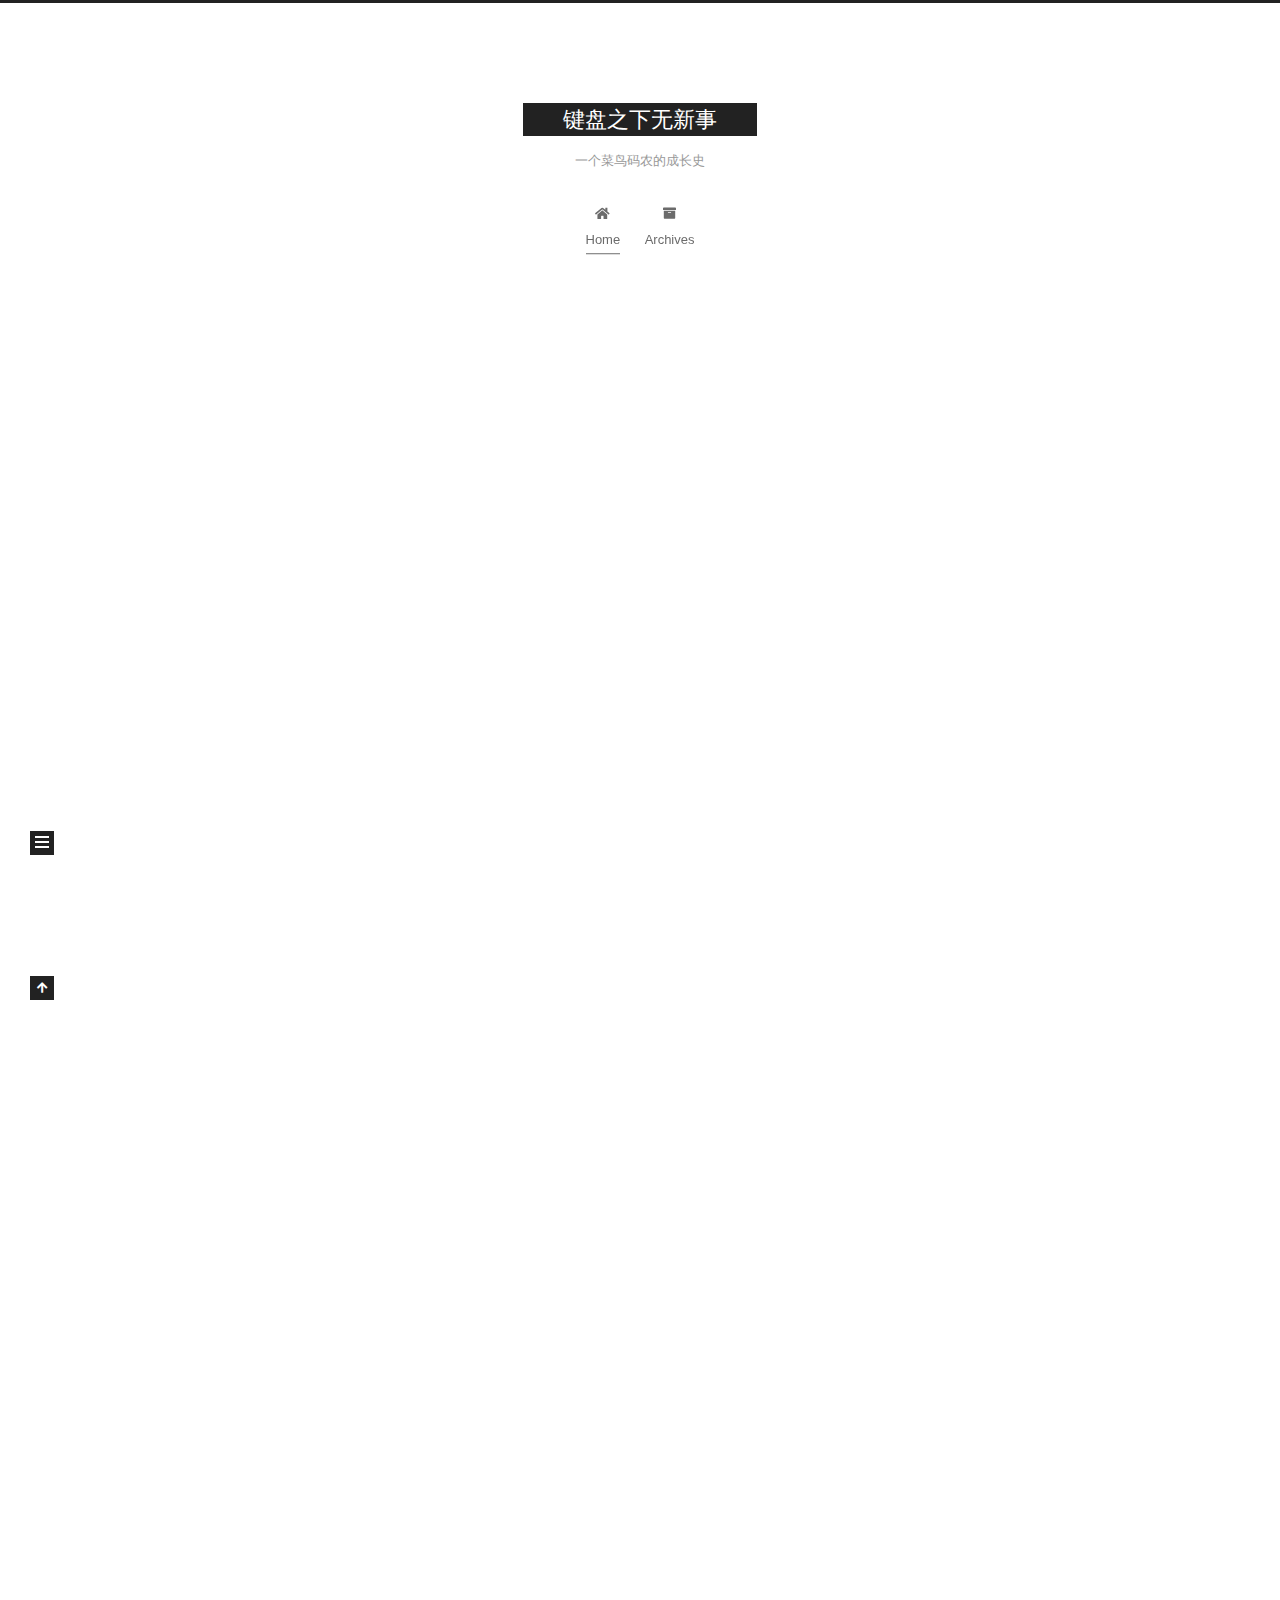
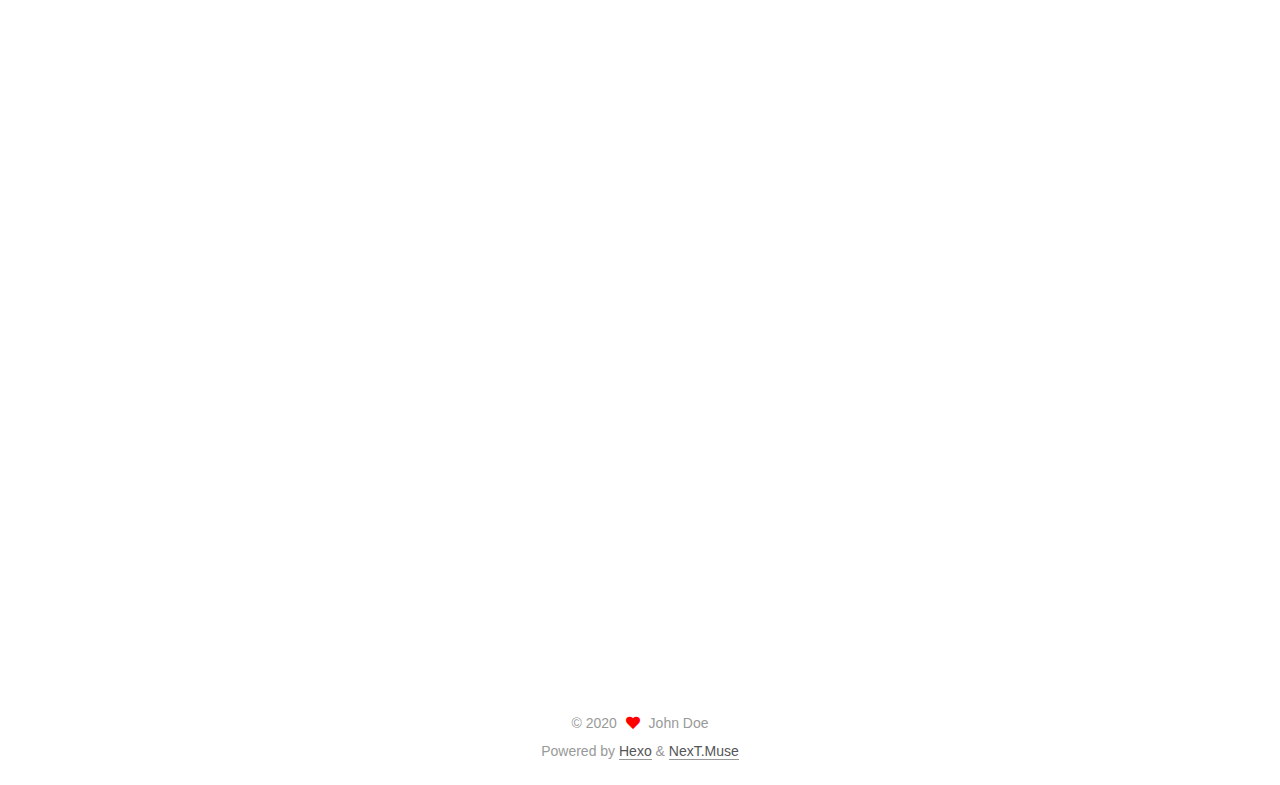
==== commit c62fbb1a: "Site updated: 2020-10-15 16:20:58" ====
--- a/index.html
+++ b/index.html
@@ -171,7 +171,7 @@
               <span class="post-meta-item-text">Posted on</span>
               
 
-              <time title="Created: 2020-10-15 15:31:25 / Modified: 16:09:09" itemprop="dateCreated datePublished" datetime="2020-10-15T15:31:25+08:00">2020-10-15</time>
+              <time title="Created: 2020-10-15 15:31:25 / Modified: 16:20:30" itemprop="dateCreated datePublished" datetime="2020-10-15T15:31:25+08:00">2020-10-15</time>
             </span>
 
           
--- a/css/main.css
+++ b/css/main.css
@@ -1168,7 +1168,7 @@
 }
 .links-of-author a::before,
 .links-of-author span.exturl::before {
-  background: #fbffd1;
+  background: #946539;
   border-radius: 50%;
   content: ' ';
   display: inline-block;
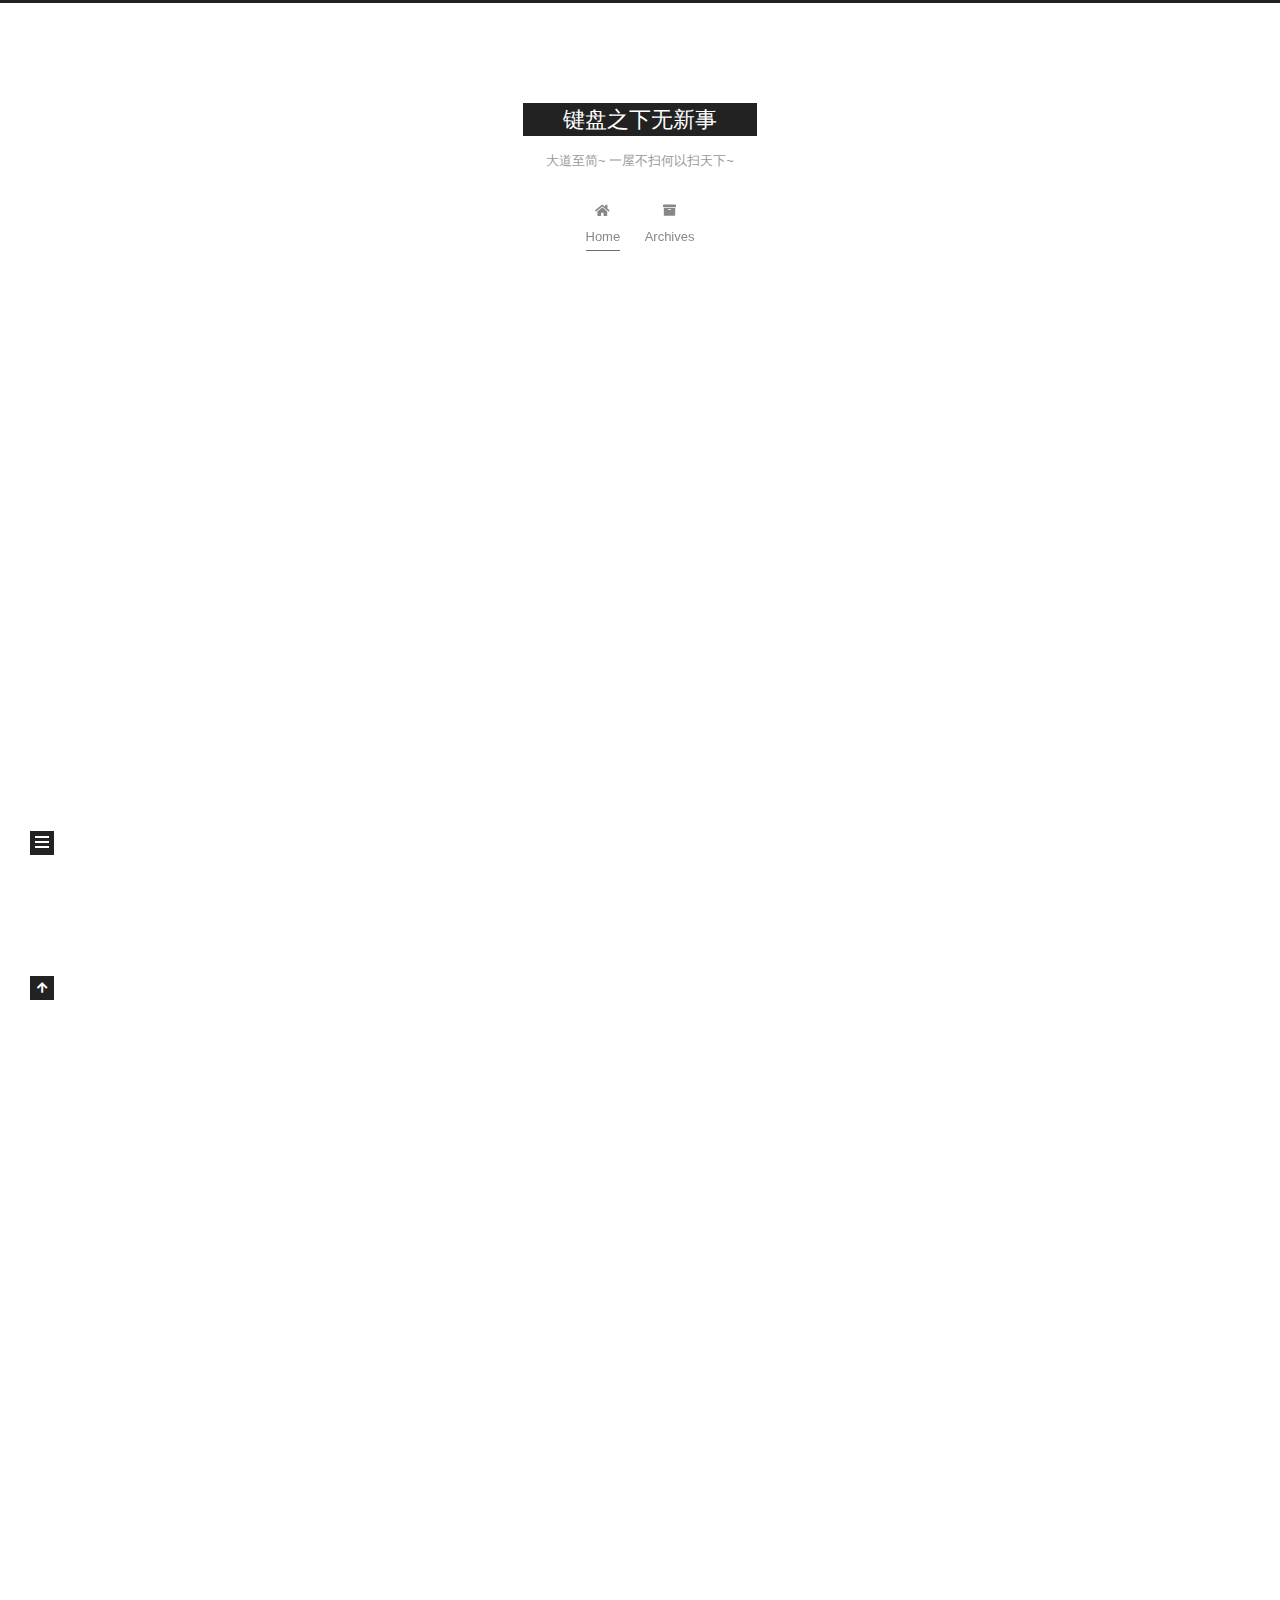
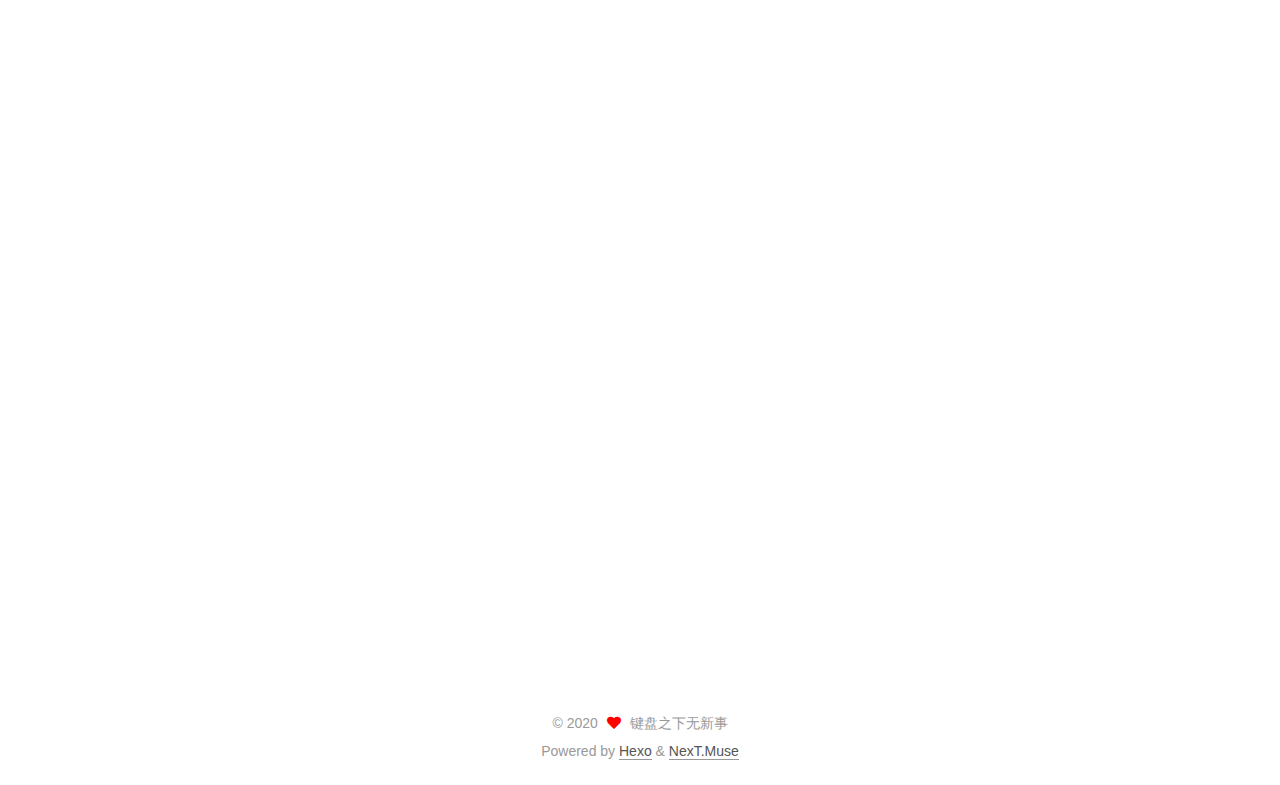
==== commit 4de91dcd: "Site updated: 2020-10-15 16:51:16" ====
--- a/index.html
+++ b/index.html
@@ -25,7 +25,7 @@
 <meta property="og:url" content="http://example.com/index.html">
 <meta property="og:site_name" content="键盘之下无新事">
 <meta property="og:locale" content="en_US">
-<meta property="article:author" content="John Doe">
+<meta property="article:author" content="键盘之下无新事">
 <meta name="twitter:card" content="summary">
 
 <link rel="canonical" href="http://example.com/">
@@ -95,7 +95,7 @@
       <h1 class="site-title">键盘之下无新事</h1>
       <span class="logo-line-after"><i></i></span>
     </a>
-      <p class="site-subtitle" itemprop="description">一个菜鸟码农的成长史</p>
+      <p class="site-subtitle" itemprop="description">大道至简~ 一屋不扫何以扫天下~</p>
   </div>
 
   <div class="site-nav-right">
@@ -150,7 +150,7 @@
 
     <span hidden itemprop="author" itemscope itemtype="http://schema.org/Person">
       <meta itemprop="image" content="/images/avatar.gif">
-      <meta itemprop="name" content="John Doe">
+      <meta itemprop="name" content="键盘之下无新事">
       <meta itemprop="description" content="">
     </span>
 
@@ -216,7 +216,7 @@
 
     <span hidden itemprop="author" itemscope itemtype="http://schema.org/Person">
       <meta itemprop="image" content="/images/avatar.gif">
-      <meta itemprop="name" content="John Doe">
+      <meta itemprop="name" content="键盘之下无新事">
       <meta itemprop="description" content="">
     </span>
 
@@ -284,7 +284,7 @@
 
     <span hidden itemprop="author" itemscope itemtype="http://schema.org/Person">
       <meta itemprop="image" content="/images/avatar.gif">
-      <meta itemprop="name" content="John Doe">
+      <meta itemprop="name" content="键盘之下无新事">
       <meta itemprop="description" content="">
     </span>
 
@@ -404,7 +404,7 @@
 
       <div class="site-overview-wrap sidebar-panel">
         <div class="site-author motion-element" itemprop="author" itemscope itemtype="http://schema.org/Person">
-  <p class="site-author-name" itemprop="name">John Doe</p>
+  <p class="site-author-name" itemprop="name">键盘之下无新事</p>
   <div class="site-description" itemprop="description"></div>
 </div>
 <div class="site-state-wrap motion-element">
@@ -449,7 +449,7 @@
   <span class="with-love">
     <i class="fa fa-heart"></i>
   </span>
-  <span class="author" itemprop="copyrightHolder">John Doe</span>
+  <span class="author" itemprop="copyrightHolder">键盘之下无新事</span>
 </div>
   <div class="powered-by">Powered by <a href="https://hexo.io/" class="theme-link" rel="noopener" target="_blank">Hexo</a> & <a href="https://muse.theme-next.org/" class="theme-link" rel="noopener" target="_blank">NexT.Muse</a>
   </div>
--- a/css/main.css
+++ b/css/main.css
@@ -1168,7 +1168,7 @@
 }
 .links-of-author a::before,
 .links-of-author span.exturl::before {
-  background: #946539;
+  background: #ba98ff;
   border-radius: 50%;
   content: ' ';
   display: inline-block;
